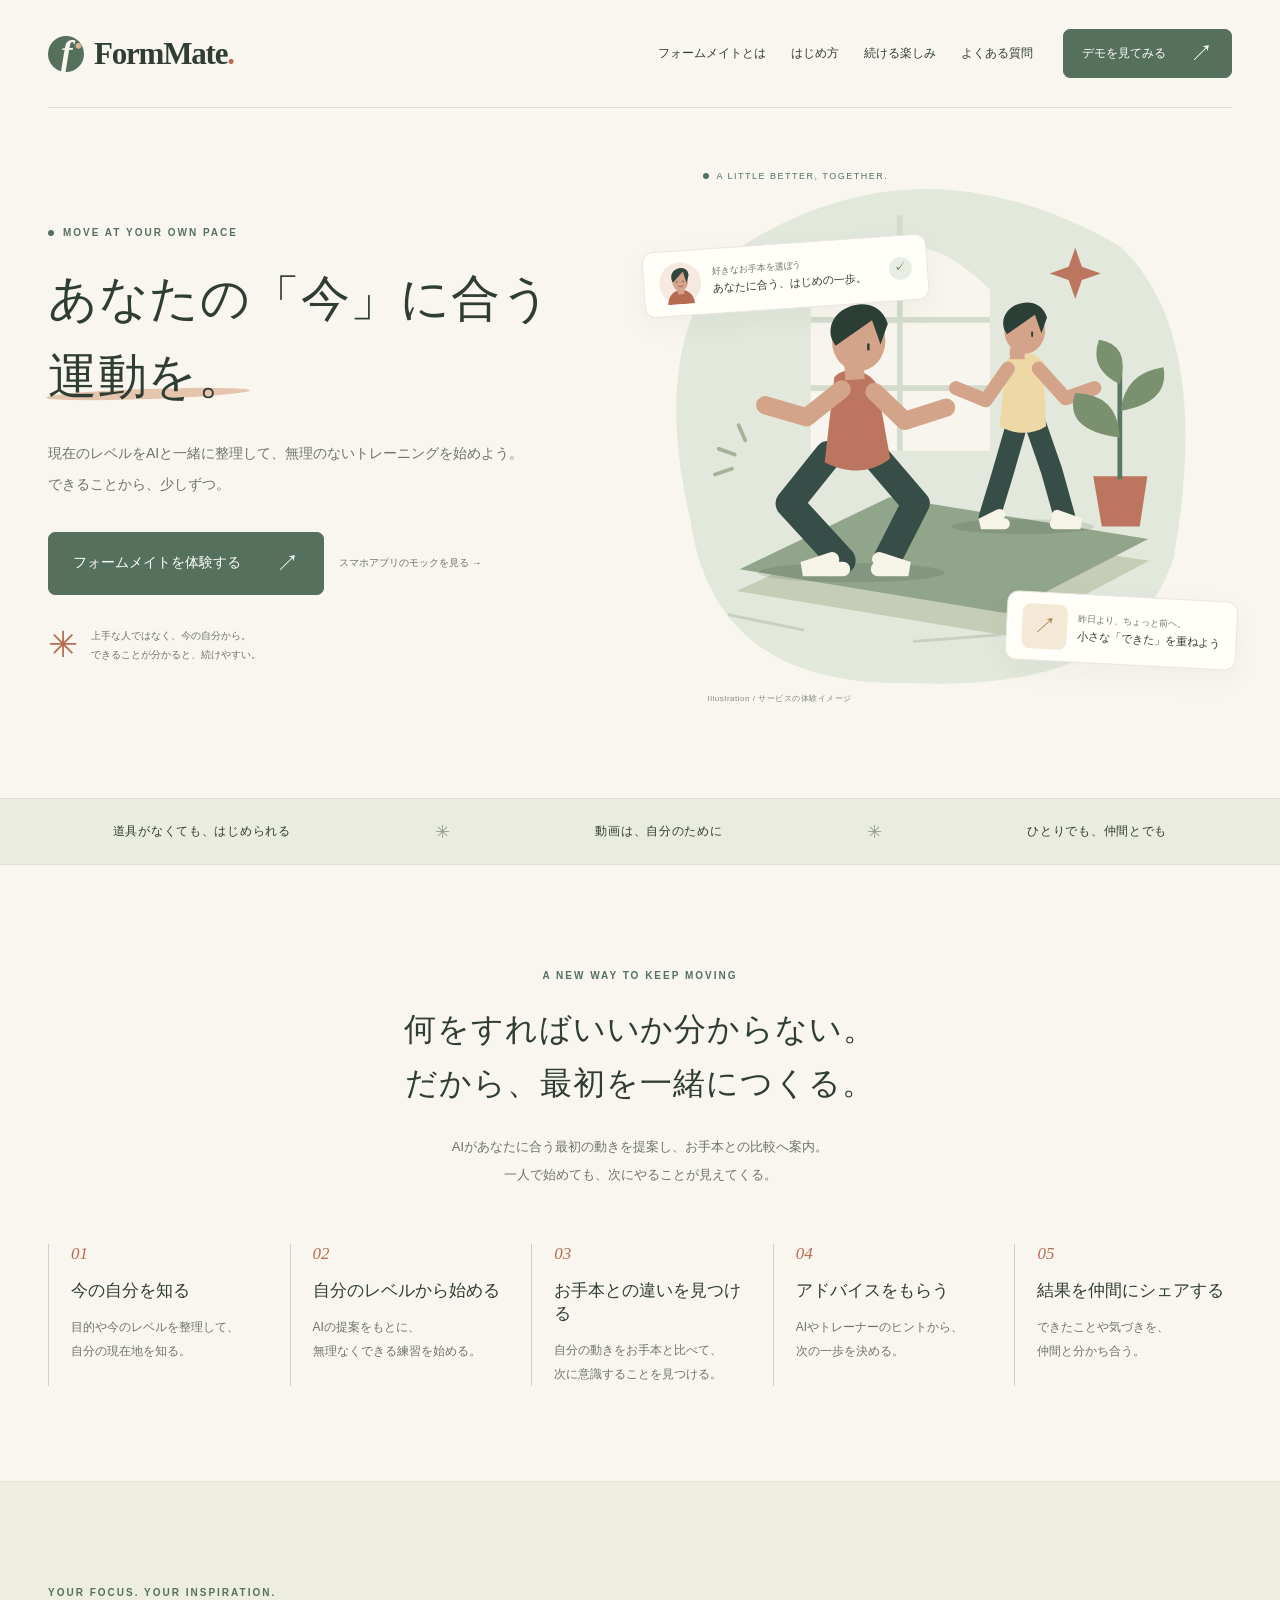
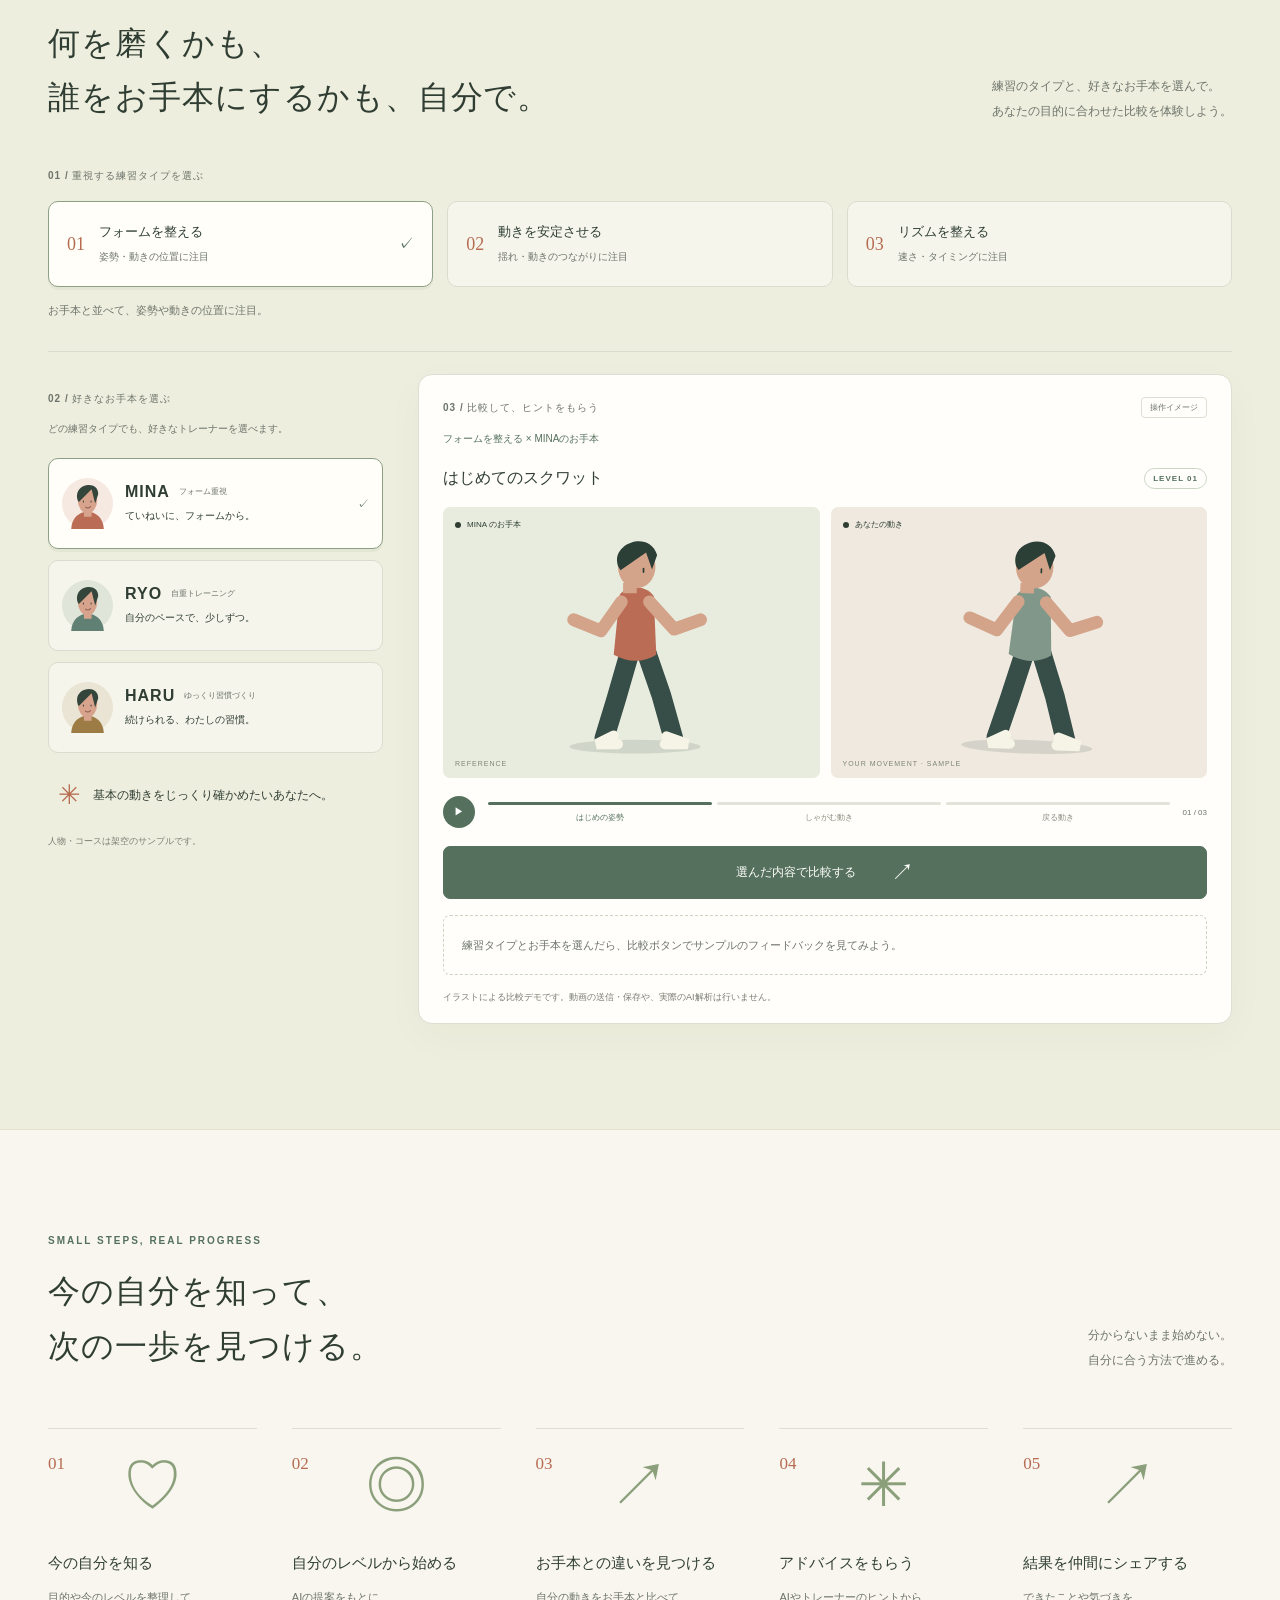
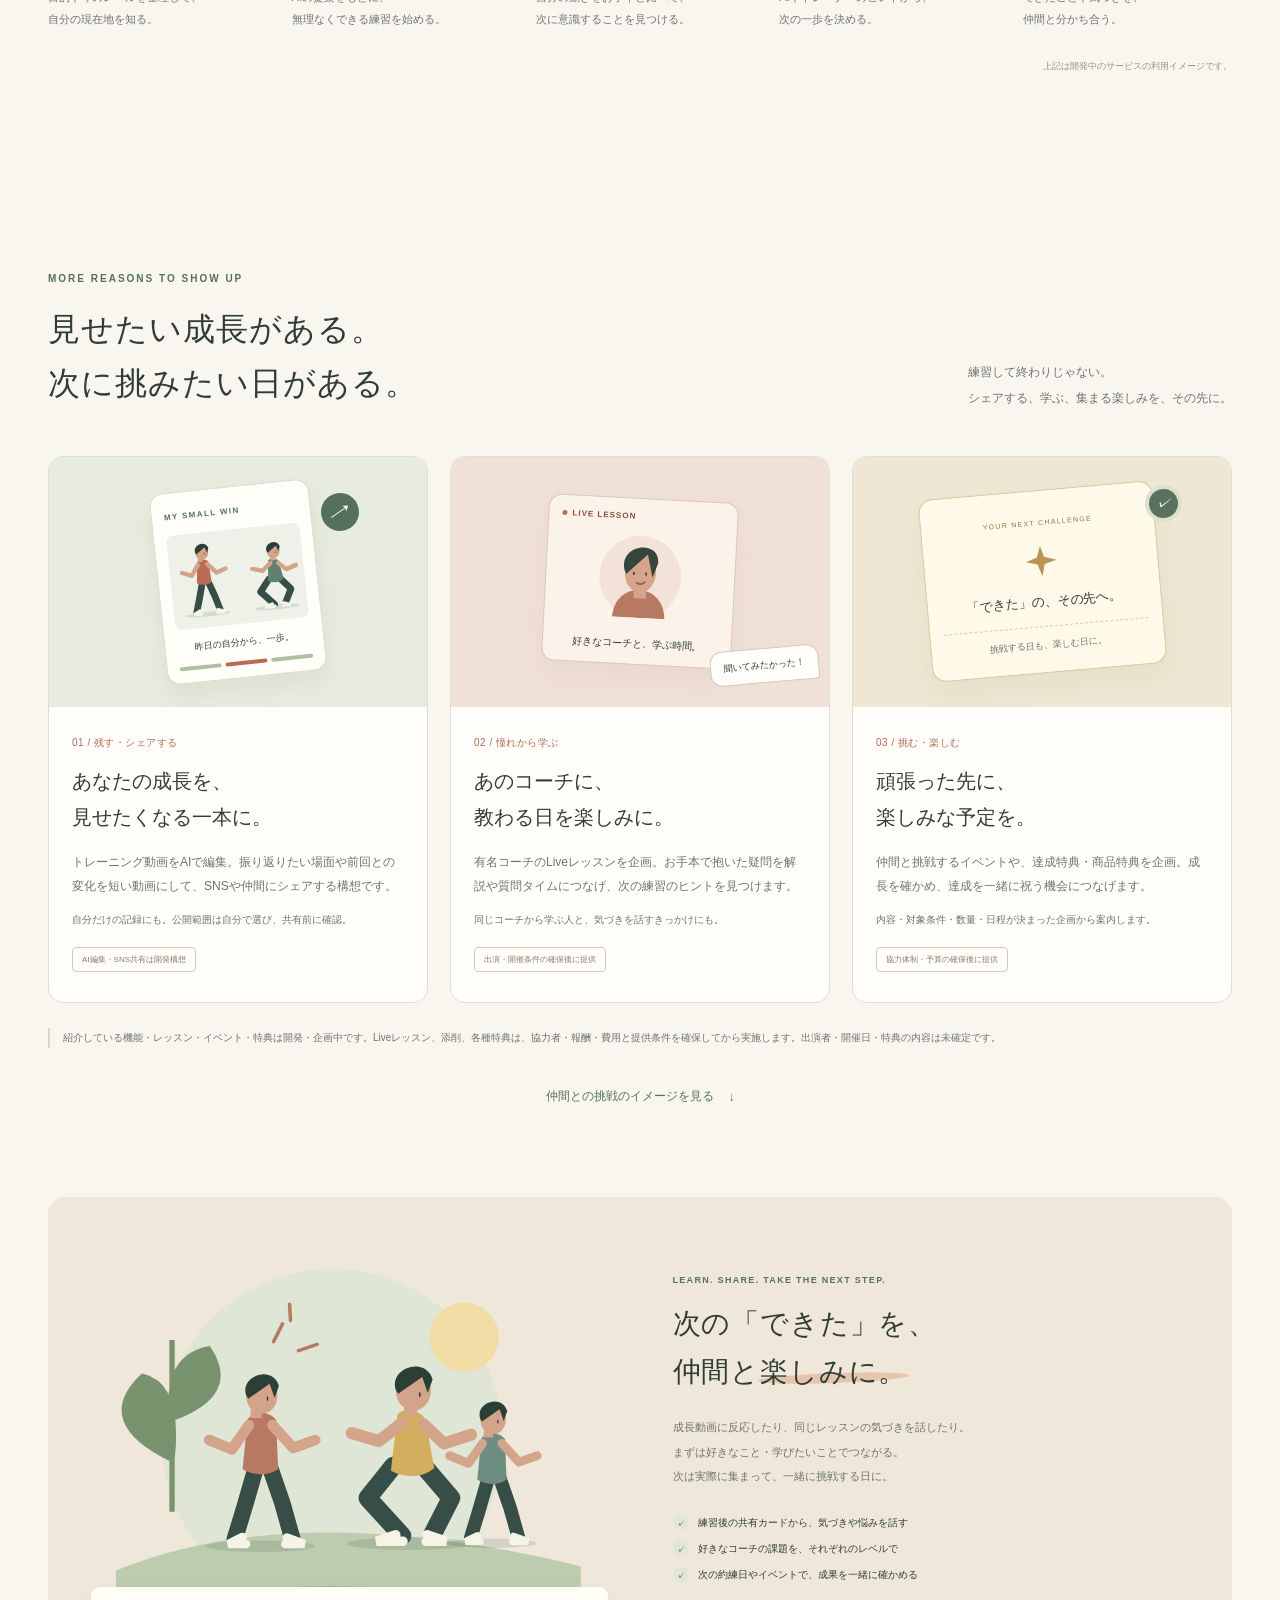
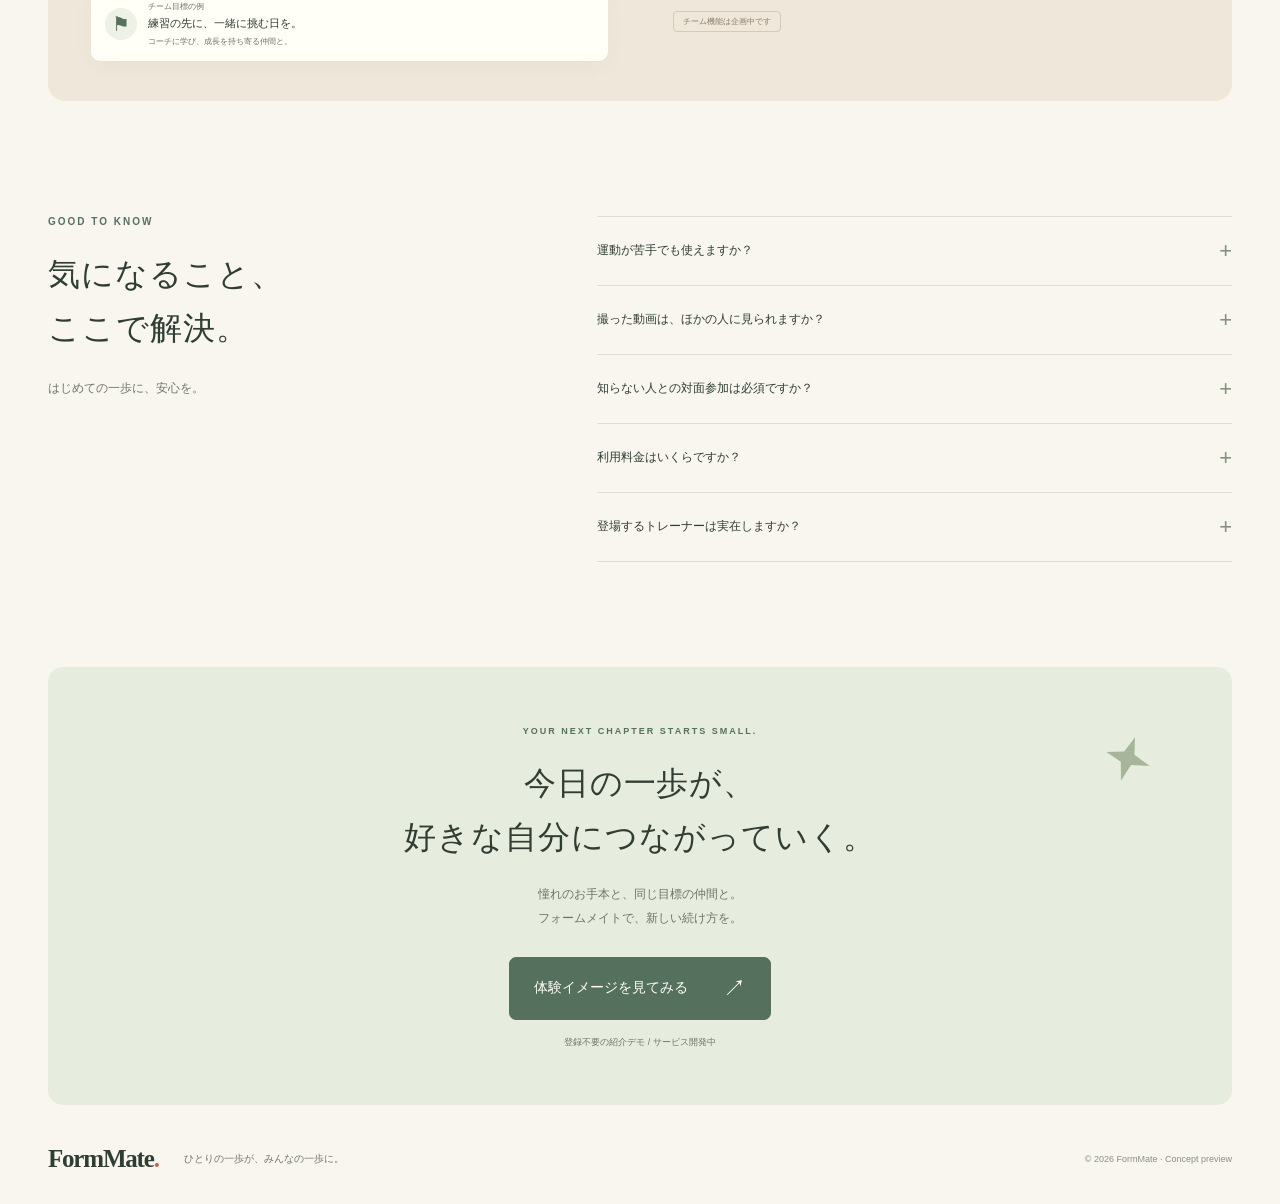
==== index.html @ e0a84538 "Update FormMate landing page messaging" ====
<!doctype html>
<html lang="ja">
<head>
  <meta charset="utf-8">
  <meta name="viewport" content="width=device-width, initial-scale=1">
  <meta name="theme-color" content="#f7f5ed">
  <meta name="description" content="あなたの今のレベルに合う運動を、AIが提案。FormMateは、お手本との比較やトレーナーへの確認で、自宅の一歩を無理なく支えます。">
  <title>フォームメイト / FormMate — あなたの「今」に合う運動を。</title>
  <link rel="icon" type="image/svg+xml" href="./favicon.svg">
  <link rel="stylesheet" href="./styles.css">
  <link rel="stylesheet" href="./practice.css">
  <link rel="stylesheet" href="./motivation.css">
  <script type="module" src="./app.mjs"></script>
</head>
<body>
  <a class="skip-link" href="#main" data-testid="skip-link">本文へ移動</a>
  <svg class="svg-defs" aria-hidden="true" xmlns="http://www.w3.org/2000/svg"><defs>
    <symbol id="spark" viewBox="0 0 40 40"><path d="M20 1 24 15 39 20 24 24 20 39 15 24 1 20 15 15Z" fill="currentColor"/></symbol>
    <symbol id="standing-person" viewBox="0 0 220 270"><ellipse cx="114" cy="252" rx="77" ry="8" fill="#263b3020"/><path d="M109 137 92 196 78 242M126 137 145 192 159 242" fill="none" stroke="#364e47" stroke-width="23" stroke-linecap="round"/><path d="m89 239-20 10h25M151 240l25 9h-27" fill="none" stroke="#f6f3e7" stroke-width="12" stroke-linecap="round"/><path d="M96 74c7-12 30-13 40 1l3 69c-16 10-34 9-50 0Z" fill="currentColor"/><path d="M98 82 74 116 42 103M131 82l29 32 31-11" fill="none" stroke="#d4a48a" stroke-width="15" stroke-linecap="round" stroke-linejoin="round"/><path d="M108 60v12" stroke="#d4a48a" stroke-width="16"/><ellipse cx="116" cy="41" rx="22" ry="25" fill="#d4a48a"/><path d="M94 40c-9-27 37-43 46-13l-6 17-7-20-30 21Z" fill="#2c3f37"/><path d="M124 43v4" stroke="#273d35" stroke-width="2" stroke-linecap="round"/></symbol>
    <symbol id="squat-person" viewBox="0 0 220 270"><ellipse cx="114" cy="252" rx="77" ry="8" fill="#263b3020"/><path d="m95 155-32 40 43 47M131 153l36 42-24 47" fill="none" stroke="#364e47" stroke-width="23" stroke-linecap="round" stroke-linejoin="round"/><path d="m98 241-24 8h33M137 241l24 8h-25" fill="none" stroke="#f6f3e7" stroke-width="12" stroke-linecap="round"/><path d="M100 91c9-10 28-6 35 6l11 61c-15 12-35 13-54 3Z" fill="currentColor"/><path d="m106 101-29 23-34-10M133 103l25 24 34-11" fill="none" stroke="#d4a48a" stroke-width="15" stroke-linecap="round" stroke-linejoin="round"/><path d="m116 77 1 16" stroke="#d4a48a" stroke-width="16"/><ellipse cx="120" cy="61" rx="22" ry="25" fill="#d4a48a"/><path d="M98 60c-9-27 37-43 46-13l-6 17-7-20-30 21Z" fill="#2c3f37"/><path d="M128 64v4" stroke="#273d35" stroke-width="2" stroke-linecap="round"/></symbol>
    <symbol id="avatar" viewBox="0 0 100 100"><circle cx="50" cy="50" r="50" fill="currentColor" opacity=".14"/><path d="M18 102c0-48 64-48 64 0" fill="currentColor"/><path d="M43 61v15h15V61" fill="#d7a38c"/><ellipse cx="50" cy="44" rx="19" ry="25" fill="#d7a38c"/><path d="M31 44c-11-33 41-42 40-12l-6 18-7-28-25 25Z" fill="#34453b"/><path d="M42 45v2m15-2v2" stroke="#34453b" stroke-width="2" stroke-linecap="round"/><path d="M46 57q5 4 10-1" fill="none" stroke="#8c6051" stroke-width="2" stroke-linecap="round"/></symbol>
  </defs></svg>

  <header class="site-header wrap">
    <a class="brand" href="#" aria-label="フォームメイト ホーム" data-testid="brand-link"><span class="brand-icon" aria-hidden="true">f<span>•</span></span>FormMate<span class="brand-dot">.</span></a>
    <nav id="navigation" aria-label="メインナビゲーション">
      <a href="#features" data-testid="nav-features">フォームメイトとは</a><a href="#how-it-works" data-testid="nav-how">はじめ方</a><a href="#motivation" data-testid="nav-motivation">続ける楽しみ</a><a href="#faq" data-testid="nav-faq">よくある質問</a>
    </nav>
    <a class="button button-small header-cta" href="#demo" data-testid="header-demo">デモを見てみる <span aria-hidden="true">↗</span></a>
    <button class="menu-toggle" aria-expanded="false" aria-controls="navigation" aria-label="メニューを開く" data-testid="menu-toggle"><span></span><span></span></button>
  </header>

  <main id="main">
    <section class="hero wrap" aria-labelledby="hero-title">
      <div class="hero-copy">
        <p class="eyebrow"><span class="status-dot"></span> MOVE AT YOUR OWN PACE</p>
        <h1 id="hero-title"><span id="hero-title-line-one">あなたの「今」に合う</span><br><span id="hero-title-line-two" class="underlined">運動を。</span></h1>
        <p id="hero-description" class="hero-description">現在のレベルをAIと一緒に整理して、無理のないトレーニングを始めよう。<br>できることから、少しずつ。</p>
        <div class="hero-actions"><a class="button" href="#demo" data-testid="hero-demo">フォームメイトを体験する <span aria-hidden="true">↗</span></a><a class="quiet-label" href="./mobile/" data-testid="mobile-mock-entry">スマホアプリのモックを見る →</a></div>
        <div class="hero-footnote"><span class="mini-spark" aria-hidden="true">✳</span><span><span id="hero-footnote-line">上手な人ではなく、今の自分から。</span><br><strong id="hero-footnote-strong">できることが分かると、続けやすい。</strong></span></div>
      </div>
      <div class="hero-art" role="img" aria-label="トレーナーのお手本を参考に、仲間とトレーニングする人たちのイラスト">
        <div class="hero-art-label"><span class="status-dot"></span> A LITTLE BETTER, TOGETHER.</div>
        <svg class="studio" viewBox="0 0 600 580" aria-hidden="true">
          <path d="M86 84Q280-44 493 80Q590 173 549 407Q503 551 270 540Q64 545 39 367Q-6 176 86 84" fill="#e2e8db"/>
          <path d="M166 125q95-95 189 0v170H166Z" fill="#f7f5ed"/><path d="M260 47v248M166 157h189M166 229h189" stroke="#d3dccd" stroke-width="6"/>
          <path d="m88 443 285 47 150-79-276-43Z" fill="#c5cdb7"/><path d="m91 420 280 46 151-78-273-44Z" fill="#91a58a"/>
          <path d="m275 496 91-7M423 493l81-42M80 468l78 16" stroke="#c7d1bf" stroke-width="3" stroke-linecap="round"/>
          <g transform="translate(63 101) scale(1.28)" color="#bc765f"><use href="#squat-person" width="220" height="270"/></g>
          <g transform="translate(278 128) scale(.98)" color="#eed9a6"><use href="#standing-person" width="220" height="270"/></g>
          <path d="M464 322h57l-8 53h-40Z" fill="#bc765f"/><path d="M492 325V207" stroke="#5b7863" stroke-width="5"/><path d="M492 281q-60-8-47-47 45 1 47 47M493 253q52-9 45-46-41 6-45 46M492 225q-33-16-22-47 34 5 22 47" fill="#79916f"/>
          <circle cx="119" cy="89" r="6" fill="#bc765f"/><path d="m438 101 7-20 7 20 20 7-20 7-7 20-7-20-20-7Z" fill="#bc765f"/>
          <path d="m86 299-17-6m28-9-7-16m-7 46-18 6" stroke="#a4b298" stroke-width="4" stroke-linecap="round"/>
        </svg>
        <div class="floating-note note-coach"><svg viewBox="0 0 100 100" aria-hidden="true"><use href="#avatar"/></svg><div><span>好きなお手本を選ぼう</span><strong>あなたに合う、はじめの一歩。</strong></div><span class="note-check" aria-hidden="true">✓</span></div>
        <div class="floating-note note-goal"><span class="goal-icon" aria-hidden="true">↗</span><div><span>昨日より、ちょっと前へ。</span><strong>小さな「できた」を重ねよう</strong></div></div>
        <span class="art-caption">Illustration / サービスの体験イメージ</span>
      </div>
    </section>

    <div class="principles-strip"><div class="wrap"><span>道具がなくても、はじめられる</span><span aria-hidden="true">✳</span><span>動画は、自分のために</span><span aria-hidden="true">✳</span><span>ひとりでも、仲間とでも</span></div></div>

    <section id="features" class="intro section wrap" aria-labelledby="intro-title">
      <p class="eyebrow">A NEW WAY TO KEEP MOVING</p><h2 id="intro-title">何をすればいいか分からない。<br>だから、最初を一緒につくる。</h2>
      <p id="intro-description" class="section-description">AIがあなたに合う最初の動きを提案し、お手本との比較へ案内。<br>一人で始めても、次にやることが見えてくる。</p>
        <div class="feature-line flow-steps"><article><span class="feature-number">01</span><h3>今の自分を知る</h3><p>目的や今のレベルを整理して、<br>自分の現在地を知る。</p></article><article><span class="feature-number">02</span><h3>自分のレベルから始める</h3><p>AIの提案をもとに、<br>無理なくできる練習を始める。</p></article><article><span class="feature-number">03</span><h3>お手本との違いを見つける</h3><p>自分の動きをお手本と比べて、<br>次に意識することを見つける。</p></article><article><span class="feature-number">04</span><h3>アドバイスをもらう</h3><p>AIやトレーナーのヒントから、<br>次の一歩を決める。</p></article><article><span class="feature-number">05</span><h3>結果を仲間にシェアする</h3><p>できたことや気づきを、<br>仲間と分かち合う。</p></article></div>
    </section>

    <section id="demo" class="demo-section section" aria-labelledby="demo-title">
      <div class="wrap"><div class="section-top"><div><p class="eyebrow">YOUR FOCUS. YOUR INSPIRATION.</p><h2 id="demo-title">何を磨くかも、<br>誰をお手本にするかも、自分で。</h2></div><p class="section-side-note">練習のタイプと、好きなお手本を選んで。<br>あなたの目的に合わせた比較を体験しよう。</p></div>
      <div class="practice-panel">
        <p class="small-label" id="practice-title">01 / 重視する練習タイプを選ぶ</p>
        <div class="practice-options" role="group" aria-labelledby="practice-title">
          <button class="practice-option is-selected" data-practice="form" aria-pressed="true" data-testid="practice-form"><span class="practice-number" aria-hidden="true">01</span><span><strong>フォームを整える</strong><small>姿勢・動きの位置に注目</small></span><span class="practice-check" aria-hidden="true">✓</span></button>
          <button class="practice-option" data-practice="control" aria-pressed="false" data-testid="practice-control"><span class="practice-number" aria-hidden="true">02</span><span><strong>動きを安定させる</strong><small>揺れ・動きのつながりに注目</small></span><span class="practice-check" aria-hidden="true">✓</span></button>
          <button class="practice-option" data-practice="rhythm" aria-pressed="false" data-testid="practice-rhythm"><span class="practice-number" aria-hidden="true">03</span><span><strong>リズムを整える</strong><small>速さ・タイミングに注目</small></span><span class="practice-check" aria-hidden="true">✓</span></button>
        </div>
        <p id="practice-description" class="practice-description" aria-live="polite">お手本と並べて、姿勢や動きの位置に注目。</p>
      </div>
      <div class="demo-layout">
        <div class="trainer-panel"><p class="small-label">02 / 好きなお手本を選ぶ</p><p class="trainer-choice-note">どの練習タイプでも、好きなトレーナーを選べます。</p><div class="trainer-list" aria-label="サンプルトレーナーを選ぶ">
          <button class="trainer-option is-selected" data-trainer="mina" aria-pressed="true" data-testid="trainer-mina"><svg viewBox="0 0 100 100" class="avatar" style="color:#bb6c54" aria-hidden="true"><use href="#avatar"/></svg><span><span class="trainer-name">MINA <small>フォーム重視</small></span><span class="trainer-role">ていねいに、フォームから。</span></span><span class="trainer-check" aria-hidden="true">✓</span></button>
          <button class="trainer-option" data-trainer="ryo" aria-pressed="false" data-testid="trainer-ryo"><svg viewBox="0 0 100 100" class="avatar" style="color:#5f8073" aria-hidden="true"><use href="#avatar"/></svg><span><span class="trainer-name">RYO <small>自重トレーニング</small></span><span class="trainer-role">自分のペースで、少しずつ。</span></span><span class="trainer-check" aria-hidden="true">✓</span></button>
          <button class="trainer-option" data-trainer="haru" aria-pressed="false" data-testid="trainer-haru"><svg viewBox="0 0 100 100" class="avatar" style="color:#9c7b44" aria-hidden="true"><use href="#avatar"/></svg><span><span class="trainer-name">HARU <small>ゆっくり習慣づくり</small></span><span class="trainer-role">続けられる、わたしの習慣。</span></span><span class="trainer-check" aria-hidden="true">✓</span></button>
        </div><div class="trainer-bio"><span class="tiny-spark" aria-hidden="true">✳</span><p id="trainer-description">基本の動きをじっくり確かめたいあなたへ。</p></div><p class="demo-disclaimer">人物・コースは架空のサンプルです。</p></div>
        <div class="comparison" aria-label="動作比較のサンプル"><div class="comparison-heading"><span class="small-label">03 / 比較して、ヒントをもらう</span><span class="sample-pill">操作イメージ</span></div>
          <p id="comparison-selection" class="comparison-selection" aria-live="polite">フォームを整える × MINAのお手本</p>
          <div class="comparison-title"><h3 id="course-title">はじめてのスクワット</h3><span class="level-pill">LEVEL 01</span></div>
          <div class="comparison-frames" data-phase="0"><div class="movement-frame reference-frame"><span class="frame-label"><span class="status-dot"></span><span id="reference-name">MINA のお手本</span></span><svg viewBox="0 0 220 270" class="movement-person" id="reference-person" style="color:#bb6c54" role="img" aria-label="お手本の動きを表すイラスト"><use href="#standing-person"/></svg><span class="frame-caption">REFERENCE</span></div><div class="movement-frame your-frame"><span class="frame-label"><span class="status-dot"></span>あなたの動き</span><svg viewBox="0 0 220 270" class="movement-person" id="your-person" style="color:#819789" role="img" aria-label="自分の動きを表すサンプルイラスト"><use href="#standing-person"/></svg><span class="frame-caption">YOUR MOVEMENT · SAMPLE</span></div></div>
          <div class="playback"><button id="play-demo" class="play-button" aria-pressed="false" aria-label="比較デモを再生する" data-testid="play-demo"><span id="play-icon" aria-hidden="true">▶</span></button><div class="phase-track" role="group" aria-label="動作の場面"><button data-phase="0" aria-pressed="true" data-testid="phase-start"><span></span>はじめの姿勢</button><button data-phase="1" aria-pressed="false" data-testid="phase-squat"><span></span>しゃがむ動き</button><button data-phase="2" aria-pressed="false" data-testid="phase-return"><span></span>戻る動き</button></div><span id="phase-count" class="phase-count">01 / 03</span></div>
          <button id="compare-demo" class="button compare-action" data-testid="compare-demo" aria-controls="feedback-result">選んだ内容で比較する <span aria-hidden="true">↗</span></button>
          <div class="feedback-area" aria-live="polite" aria-atomic="true">
            <p id="feedback-empty" class="feedback-pending">練習タイプとお手本を選んだら、比較ボタンでサンプルのフィードバックを見てみよう。</p>
            <div id="feedback-result" class="feedback" hidden><span class="feedback-icon" aria-hidden="true">✧</span><div><span class="small-label">AI FEEDBACK / サンプル</span><p id="feedback-context" class="feedback-context"></p><p id="feedback-point"></p><p id="feedback-cue"></p><p id="feedback-advice"></p></div></div>
          </div>
          <p class="demo-disclaimer">イラストによる比較デモです。動画の送信・保存や、実際のAI解析は行いません。</p>
        </div>
      </div></div>
    </section>

    <section id="how-it-works" class="section wrap how-section" aria-labelledby="how-title"><div class="section-top"><div><p class="eyebrow">SMALL STEPS, REAL PROGRESS</p><h2 id="how-title">今の自分を知って、<br>次の一歩を見つける。</h2></div><p class="section-side-note">分からないまま始めない。<br>自分に合う方法で進める。</p></div><ol class="steps"><li><span class="step-index">01</span><span class="step-doodle" aria-hidden="true">♡</span><h3>今の自分を知る</h3><p>目的や今のレベルを整理して、<br>自分の現在地を知る。</p></li><li><span class="step-index">02</span><span class="step-doodle" aria-hidden="true">◎</span><h3>自分のレベルから始める</h3><p>AIの提案をもとに、<br>無理なくできる練習を始める。</p></li><li><span class="step-index">03</span><span class="step-doodle" aria-hidden="true">↗</span><h3>お手本との違いを見つける</h3><p>自分の動きをお手本と比べて、<br>次に意識することを見つける。</p></li><li><span class="step-index">04</span><span class="step-doodle" aria-hidden="true">✳</span><h3>アドバイスをもらう</h3><p>AIやトレーナーのヒントから、<br>次の一歩を決める。</p></li><li><span class="step-index">05</span><span class="step-doodle" aria-hidden="true">↗</span><h3>結果を仲間にシェアする</h3><p>できたことや気づきを、<br>仲間と分かち合う。</p></li></ol><p class="section-caption">上記は開発中のサービスの利用イメージです。</p></section>

    <section id="motivation" class="section wrap motivation-section" aria-labelledby="motivation-title">
      <div class="section-top"><div><p class="eyebrow">MORE REASONS TO SHOW UP</p><h2 id="motivation-title">見せたい成長がある。<br>次に挑みたい日がある。</h2></div><p class="section-side-note">練習して終わりじゃない。<br>シェアする、学ぶ、集まる楽しみを、その先に。</p></div>
      <div class="motivation-grid">
        <article class="motivation-card share-card">
          <div class="motivation-art share-art" role="img" aria-label="練習動画を短く編集して成長を共有するイメージ">
            <div class="sample-reel"><span class="reel-label">MY SMALL WIN</span><div class="reel-figures"><svg viewBox="0 0 220 270" aria-hidden="true" style="color:#bb6c54"><use href="#standing-person"/></svg><svg viewBox="0 0 220 270" aria-hidden="true" style="color:#5f8073"><use href="#squat-person"/></svg></div><span class="reel-caption">昨日の自分から、一歩。</span><div class="reel-timeline"><i></i><i></i><i></i></div></div><span class="art-sticker" aria-hidden="true">↗</span>
          </div>
          <div class="motivation-card-copy"><span class="motivation-kicker">01 / 残す・シェアする</span><h3>あなたの成長を、<br>見せたくなる一本に。</h3><p>トレーニング動画をAIで編集。振り返りたい場面や前回との変化を短い動画にして、SNSや仲間にシェアする構想です。</p><p class="motivation-detail">自分だけの記録にも。公開範囲は自分で選び、共有前に確認。</p><span class="planned-tag">AI編集・SNS共有は開発構想</span></div>
        </article>
        <article class="motivation-card live-card">
          <div class="motivation-art live-art" role="img" aria-label="憧れのコーチからLiveレッスンで学ぶイメージ">
            <div class="sample-live"><span class="live-indicator"><span></span> LIVE LESSON</span><svg viewBox="0 0 100 100" aria-hidden="true" style="color:#b87963"><use href="#avatar"/></svg><span class="live-caption">好きなコーチと、学ぶ時間。</span></div><span class="question-bubble" aria-hidden="true">聞いてみたかった！</span>
          </div>
          <div class="motivation-card-copy"><span class="motivation-kicker">02 / 憧れから学ぶ</span><h3>あのコーチに、<br>教わる日を楽しみに。</h3><p>有名コーチのLiveレッスンを企画。お手本で抱いた疑問を解説や質問タイムにつなげ、次の練習のヒントを見つけます。</p><p class="motivation-detail">同じコーチから学ぶ人と、気づきを話すきっかけにも。</p><span class="planned-tag">出演・開催条件の確保後に提供</span></div>
        </article>
        <article class="motivation-card reward-card">
          <div class="motivation-art reward-art" role="img" aria-label="挑戦の達成とイベントを楽しむイメージ">
            <div class="sample-ticket"><span>YOUR NEXT CHALLENGE</span><svg viewBox="0 0 40 40" aria-hidden="true"><use href="#spark"/></svg><strong>「できた」の、その先へ。</strong><small>挑戦する日も、楽しむ日に。</small></div><span class="ticket-seal" aria-hidden="true">✓</span>
          </div>
          <div class="motivation-card-copy"><span class="motivation-kicker">03 / 挑む・楽しむ</span><h3>頑張った先に、<br>楽しみな予定を。</h3><p>仲間と挑戦するイベントや、達成特典・商品特典を企画。成長を確かめ、達成を一緒に祝う機会につなげます。</p><p class="motivation-detail">内容・対象条件・数量・日程が決まった企画から案内します。</p><span class="planned-tag">協力体制・予算の確保後に提供</span></div>
        </article>
      </div>
      <p class="motivation-notice">紹介している機能・レッスン・イベント・特典は開発・企画中です。Liveレッスン、添削、各種特典は、協力者・報酬・費用と提供条件を確保してから実施します。出演者・開催日・特典の内容は未確定です。</p>
      <a class="motivation-team-link" href="#team" data-testid="motivation-team">仲間との挑戦のイメージを見る <span aria-hidden="true">↓</span></a>
    </section>

    <section id="team" class="team-section wrap" aria-labelledby="team-title"><div class="team-visual" role="img" aria-label="公園で仲間と集まり、目標に挑戦するイメージ"><svg viewBox="0 0 580 470" aria-hidden="true"><circle cx="271" cy="222" r="192" fill="#e0e6d5"/><circle cx="419" cy="107" r="39" fill="#f1dca6"/><path d="M28 369q200-83 522-5v106H28Z" fill="#bdcbae"/><path d="M68 407q180-39 434 0" stroke="#9eaf90" stroke-width="2" fill="none"/><path d="M91 303V110m0 134q-87-42-33-93 42 10 33 93m0-46q75-27 41-78-49 10-41 78" fill="#79936e" stroke="#79936e" stroke-width="6"/><g color="#b87963" transform="translate(99 140) scale(.8)"><use href="#standing-person" width="220" height="270"/></g><g color="#d4ae5f" transform="translate(254 112) scale(.9)"><use href="#squat-person" width="220" height="270"/></g><g color="#6e8d81" transform="translate(375 172) scale(.66)"><use href="#standing-person" width="220" height="270"/></g><path d="m205 112 10-20m18 30 21-7m-30-27-1-18" stroke="#b87963" stroke-width="4" stroke-linecap="round"/></svg><div class="team-note"><span aria-hidden="true">⚑</span><div><small>チーム目標の例</small><strong>練習の先に、一緒に挑む日を。</strong><span>コーチに学び、成長を持ち寄る仲間と。</span></div></div></div><div class="team-copy"><p class="eyebrow">LEARN. SHARE. TAKE THE NEXT STEP.</p><h2 id="team-title">次の「できた」を、<br>仲間と<span class="underlined">楽しみに。</span></h2><p>成長動画に反応したり、同じレッスンの気づきを話したり。<br>まずは好きなこと・学びたいことでつながる。<br>次は実際に集まって、一緒に挑戦する日に。</p><ul class="team-points"><li><span aria-hidden="true">✓</span>練習後の共有カードから、気づきや悩みを話す</li><li><span aria-hidden="true">✓</span>好きなコーチの課題を、それぞれのレベルで</li><li><span aria-hidden="true">✓</span>次の約練日やイベントで、成果を一緒に確かめる</li></ul><span class="planned-tag">チーム機能は企画中です</span></div></section>

    <section id="faq" class="section wrap faq-section" aria-labelledby="faq-title"><div><p class="eyebrow">GOOD TO KNOW</p><h2 id="faq-title">気になること、<br>ここで解決。</h2><p class="section-side-note">はじめての一歩に、安心を。</p></div><div class="faq-list"><details><summary data-testid="faq-beginner">運動が苦手でも使えますか？<span aria-hidden="true">+</span></summary><p>初心者が自分のペースで始められるサービスを目指しています。今のレベルに合うお手本を選び、小さな課題から取り組む構想です。</p></details><details><summary data-testid="faq-video">撮った動画は、ほかの人に見られますか？<span aria-hidden="true">+</span></summary><p>このページは紹介デモのため、動画を撮影・送信・保存する機能はありません。正式なサービスでは、動画や評価を誰に共有するかを自分で選べる設計を検討しています。</p></details><details><summary data-testid="faq-team">知らない人との対面参加は必須ですか？<span aria-hidden="true">+</span></summary><p>一人での練習も、知り合いや新しい仲間とのチーム活動も想定しています。対面活動の参加方式やルールは検討中です。このページで募集や予約は受け付けていません。</p></details><details><summary data-testid="faq-price">利用料金はいくらですか？<span aria-hidden="true">+</span></summary><p>料金はまだ確定していません。このページのデモは登録不要・無料で操作できます。実際のAI解析やトレーナーの添削は含まれません。</p></details><details><summary data-testid="faq-trainer">登場するトレーナーは実在しますか？<span aria-hidden="true">+</span></summary><p>デモ内の人物・コース・評価は、体験を伝えるための架空のサンプルです。実在するトレーナーとの契約・提携・推薦を示すものではありません。</p></details></div></section>

    <section class="closing wrap"><svg viewBox="0 0 40 40" aria-hidden="true"><use href="#spark"/></svg><p class="eyebrow">YOUR NEXT CHAPTER STARTS SMALL.</p><h2>今日の一歩が、<br>好きな自分につながっていく。</h2><p>憧れのお手本と、同じ目標の仲間と。<br>フォームメイトで、新しい続け方を。</p><a class="button" href="#demo" data-testid="closing-demo">体験イメージを見てみる <span aria-hidden="true">↗</span></a><span class="quiet-label">登録不要の紹介デモ / サービス開発中</span></section>
  </main>
  <footer class="wrap site-footer"><a class="brand" href="#" data-testid="footer-brand">FormMate<span class="brand-dot">.</span></a><p>ひとりの一歩が、みんなの一歩に。</p><span>© 2026 FormMate · Concept preview</span></footer>
  <noscript><p class="noscript-note">紹介文とFAQはそのまま読めます。トレーナー切替のデモにはJavaScriptを有効にしてください。</p></noscript>
</body>
</html>
---- styles.css ----
:root{--paper:#f8f6ef;--ink:#2f3d33;--muted:#6d746b;--sage:#55715e;--coral:#b76c52;--line:#dedfd4;--cream:#eeeade;--mint:#e9eee3;--white:#fffefa;font-family:"Hiragino Kaku Gothic ProN","Noto Sans JP",Meiryo,sans-serif;color:var(--ink);background:var(--paper);font-synthesis:none}*{box-sizing:border-box}html{scroll-behavior:smooth;scroll-padding-top:100px}body{margin:0}button,a{-webkit-tap-highlight-color:transparent}a{color:inherit;text-decoration:none}button{font:inherit;color:inherit;cursor:pointer}button:focus-visible,a:focus-visible,summary:focus-visible{outline:3px solid var(--coral);outline-offset:5px}button{border:0}h1,h2,h3,p{margin:0}svg{display:block;max-width:100%}.svg-defs{position:absolute;width:0;height:0;overflow:hidden}.wrap{width:min(1200px,calc(100% - 96px));margin-inline:auto}.skip-link{position:fixed;top:-80px;left:20px;padding:14px 20px;background:var(--ink);color:white;z-index:50}.skip-link:focus{top:12px}.site-header{height:108px;display:flex;align-items:center;gap:30px;border-bottom:1px solid var(--line)}.brand{display:flex;align-items:center;font-family:Georgia,"Times New Roman",serif;font-size:31px;font-weight:bold;letter-spacing:-1.2px;white-space:nowrap}.brand-dot{color:var(--coral)}.brand-icon{display:inline-flex;position:relative;justify-content:center;align-items:center;border-radius:50%;width:36px;height:36px;background:var(--sage);color:var(--paper);font-style:italic;font-size:35px;margin-right:10px;line-height:1}.brand-icon span{position:absolute;right:3px;top:-1px;color:#d7b58d;font-size:22px}.site-header nav{margin-left:auto;display:flex;gap:25px;align-items:center}.site-header nav a{font-size:12px;font-weight:600;padding:12px 0;white-space:nowrap}.site-header nav a:hover{color:var(--coral)}.button{display:inline-flex;align-items:center;justify-content:center;gap:35px;background:var(--sage);color:#fffefa;border:1px solid var(--sage);border-radius:7px;padding:19px 24px;font-weight:600;font-size:14px;transition:background .2s,transform .2s}.button:hover{background:#3d5946;transform:translateY(-2px)}.button span{font-size:23px;line-height:1}.button-small{font-size:12px;padding:12px 18px;gap:24px}.menu-toggle{display:none}.hero{display:grid;grid-template-columns:1fr 1fr;align-items:center;min-height:690px;gap:5px;padding-block:50px 65px}.eyebrow{font-family:Arial,sans-serif;font-size:10px;font-weight:600;letter-spacing:2px;color:var(--sage);display:flex;align-items:center;gap:9px}.status-dot{display:inline-block;width:6px;height:6px;background:currentColor;border-radius:50%;flex-shrink:0}h1{font-size:clamp(33px,3.8vw,53px);font-weight:600;letter-spacing:.015em;line-height:1.6;margin-top:22px}.underlined{position:relative;z-index:0;white-space:nowrap}.underlined:after{content:"";position:absolute;left:-2px;right:-2px;bottom:4px;height:10px;background:#e5c5ad;border-radius:50%;z-index:-1;transform:rotate(-2deg)}.hero-description{font-size:14px;line-height:2.2;color:var(--muted);margin-top:22px}.hero-actions{margin-top:32px;display:flex;align-items:center;gap:15px}.quiet-label{color:var(--muted);font-size:10px}.hero-footnote{display:flex;gap:13px;align-items:center;color:var(--muted);font-size:10px;line-height:1.9;margin-top:31px}.hero-footnote strong{font-weight:400}.mini-spark{font-size:36px;line-height:1;color:var(--coral)}.hero-art{position:relative;min-width:0}.studio{width:100%;max-height:550px}.hero-art-label{position:absolute;left:60px;top:0;font-size:9px;letter-spacing:1.5px;display:flex;gap:8px;align-items:center;color:var(--sage)}.floating-note{position:absolute;display:flex;align-items:center;gap:11px;background:#fffef9;border:1px solid #e9e7df;box-shadow:0 9px 30px #37432b0b;border-radius:11px;padding:11px 15px}.floating-note span{display:block;font-size:9px;color:var(--muted);line-height:1.8}.floating-note strong{display:block;font-size:11px;font-weight:600;line-height:1.8}.note-coach{left:0;top:72px;transform:rotate(-4deg)}.note-coach svg{height:42px;width:42px;color:var(--coral)}.floating-note .note-check{margin-left:12px;background:var(--mint);color:var(--sage);width:23px;height:23px;border-radius:50%;display:grid;place-items:center;font-size:12px}.note-goal{right:-5px;bottom:55px;transform:rotate(3deg)}.floating-note .goal-icon{font-size:23px;background:#f4e9d6;color:#aa8556;border-radius:8px;padding:2px 11px}.art-caption{position:absolute;bottom:17px;left:65px;color:#858b7e;font-size:8px;letter-spacing:.5px}.principles-strip{background:#e9ecdf;border-block:1px solid #dde2d3}.principles-strip>.wrap{display:flex;align-items:center;justify-content:space-around;min-height:65px;gap:15px;font-size:12px;letter-spacing:.06em}.principles-strip span:nth-child(even){color:#93a18b;font-size:18px}.section{padding-block:105px}h2{font-size:32px;font-weight:600;line-height:1.7;letter-spacing:.03em}.intro{text-align:center;padding-bottom:95px}.intro>.eyebrow{justify-content:center;margin-bottom:21px}.section-description{margin-top:22px;color:var(--muted);font-size:13px;line-height:2.15}.feature-line{display:grid;grid-template-columns:repeat(3,1fr);margin-top:55px;text-align:left;gap:48px}.feature-line article{padding-left:22px;border-left:1px solid #cbd3c3}.feature-number{color:var(--coral);font-family:Georgia,serif;font-style:italic;font-size:17px}.feature-line h3{font-size:17px;font-weight:600;margin:15px 0 13px}.feature-line p{font-size:12px;color:var(--muted);line-height:2}.demo-section{background:#eeeede;border-block:1px solid #e2e2d5}.section-top{display:flex;justify-content:space-between;align-items:flex-end;gap:35px;margin-bottom:45px}.section-top .eyebrow{margin-bottom:18px}.section-side-note{font-size:12px;line-height:2.1;color:var(--muted)}.demo-layout{display:grid;grid-template-columns:335px 1fr;gap:35px}.trainer-panel{padding-top:18px}.small-label{font-size:10px;font-weight:600;letter-spacing:1px;color:var(--muted)}.trainer-list{display:flex;flex-direction:column;gap:11px;margin-top:20px}.trainer-option{display:flex;align-items:center;gap:12px;padding:19px 13px;border:1px solid #d9dccf;border-radius:10px;background:#f5f5eb;text-align:left;width:100%;transition:background .2s,border .2s,transform .2s}.trainer-option:hover{transform:translateX(3px);border-color:#93a88e}.trainer-option.is-selected{background:#fffef9;border-color:#8d9f84;box-shadow:0 3px 0 #becbb540}.avatar{width:51px;height:51px;flex-shrink:0}.trainer-name{display:flex;gap:9px;align-items:center;font-family:Arial,sans-serif;font-size:16px;letter-spacing:1px;font-weight:600}.trainer-name small{font-size:8px;font-family:inherit;letter-spacing:0;font-weight:400;color:var(--muted)}.trainer-role{display:block;font-size:10px;line-height:1.8;margin-top:6px}.trainer-check{display:none;font-size:12px;margin-left:auto;color:var(--sage)}.is-selected .trainer-check{display:block}.trainer-bio{display:flex;gap:12px;align-items:center;margin:26px 10px 22px}.tiny-spark{color:var(--coral);font-size:27px}.trainer-bio p{font-size:12px;line-height:1.9}.demo-disclaimer{font-size:9px;line-height:1.9;color:#7a7d72;margin-top:14px}.comparison{background:var(--white);padding:22px 24px 17px;border-radius:14px;border:1px solid #dcdfd2;box-shadow:0 12px 40px #39402b08;min-width:0}.comparison-heading,.comparison-title{display:flex;align-items:center;justify-content:space-between;gap:12px}.sample-pill{border:1px solid var(--line);padding:4px 8px;border-radius:4px;font-size:8px;color:var(--muted)}.comparison-title{margin:20px 0 18px}.comparison-title h3{font-size:16px;font-weight:600}.level-pill{font-family:Arial,sans-serif;font-size:8px;font-weight:600;letter-spacing:1px;border:1px solid #cbd6c6;color:var(--sage);border-radius:20px;padding:5px 8px;white-space:nowrap}.comparison-frames{display:grid;grid-template-columns:1fr 1fr;gap:11px}.movement-frame{position:relative;border-radius:7px;background:#e8ecdf;min-width:0;overflow:hidden}.your-frame{background:#efe9df}.frame-label{display:flex;align-items:center;gap:6px;position:absolute;left:12px;top:12px;font-size:8px;z-index:1}.movement-person{width:80%;margin:25px auto 16px;max-height:230px;transition:transform .3s}.your-frame .movement-person{transform:translateX(5px) rotate(2deg);transform-origin:50% 90%}.frame-caption{position:absolute;bottom:11px;left:12px;font-family:Arial,sans-serif;font-size:7px;letter-spacing:1px;color:#7e8578}.playback{display:flex;align-items:center;gap:13px;margin:18px 0}.play-button{display:grid;place-items:center;background:var(--sage);color:white;width:32px;height:32px;border-radius:50%;font-size:10px;flex-shrink:0}.phase-track{display:flex;gap:5px;flex:1}.phase-track button{padding:5px 0;background:none;flex:1;min-width:0;font-size:8px;color:#8b8c80}.phase-track button span{display:block;height:3px;background:#e2e4d9;border-radius:5px;margin-bottom:7px}.phase-track button[aria-pressed=true]{color:var(--sage)}.phase-track button[aria-pressed=true] span{background:var(--sage)}.phase-count{font-family:Arial,sans-serif;font-size:8px;color:var(--muted);white-space:nowrap}.feedback{display:flex;gap:11px;align-items:flex-start;border-radius:7px;background:#f1f4e9;padding:14px}.feedback-icon{font-size:24px;color:var(--sage)}.feedback .small-label{font-size:8px}.feedback p{font-size:11px;line-height:1.8;margin-top:6px}.feedback p:last-child{font-size:10px;color:var(--muted);margin-top:3px}.how-section{padding-bottom:95px}.steps{display:grid;grid-template-columns:repeat(4,1fr);padding:0;list-style:none;gap:35px;margin-top:55px}.steps li{position:relative;border-top:1px solid var(--line);padding-top:23px}.step-index{font-family:Georgia,serif;font-size:17px;color:var(--coral);position:absolute;top:25px;left:0}.step-doodle{display:block;text-align:center;color:#8b9f7b;font-size:61px;font-family:Georgia,serif;height:85px;line-height:1.1}.camera-doodle{font-size:68px}.steps h3{font-weight:600;font-size:15px;margin:17px 0 13px}.steps p{font-size:11px;line-height:2;color:var(--muted)}.section-caption{font-size:9px;color:#92958b;text-align:right;margin-top:30px}.team-section{display:grid;grid-template-columns:1fr 1fr;gap:65px;background:#efe7da;border-radius:17px;padding:45px 43px 40px;align-items:center}.team-visual{position:relative;min-width:0}.team-visual>svg{width:100%}.team-note{display:flex;gap:11px;align-items:center;position:absolute;left:0;right:0;bottom:0;padding:14px;background:#fffef7;border-radius:9px;box-shadow:0 5px 20px #4a49350a}.team-note>span{width:32px;height:32px;background:#eef1e6;border-radius:50%;display:grid;place-items:center;font-size:20px;color:var(--sage)}.team-note small,.team-note strong,.team-note div>span{display:block}.team-note small{font-size:8px;color:var(--muted)}.team-note strong{font-size:11px;margin-top:4px}.team-note div>span{font-size:8px;color:var(--muted);margin-top:5px}.team-copy .eyebrow{font-size:9px;letter-spacing:1.3px;margin-bottom:15px}.team-copy h2{font-size:28px;line-height:1.7}.team-copy>p:not(.eyebrow){font-size:11px;color:var(--muted);line-height:2.2;margin-top:20px}.team-points{list-style:none;padding:0;margin:22px 0;font-size:10px;line-height:2.6}.team-points span{display:inline-grid;place-items:center;width:16px;height:16px;background:#e1e6d7;border-radius:50%;margin-right:9px;font-size:8px;color:var(--sage)}.planned-tag{font-size:8px;color:#8d7b65;border:1px solid #d5c9b8;border-radius:4px;padding:5px 9px}.faq-section{display:grid;grid-template-columns:.85fr 1.15fr;gap:80px;align-items:start;padding-top:115px}.faq-section .eyebrow{margin-bottom:20px}.faq-section .section-side-note{margin-top:20px}.faq-list{border-top:1px solid var(--line)}details{border-bottom:1px solid var(--line)}summary{cursor:pointer;list-style:none;display:flex;align-items:center;justify-content:space-between;gap:15px;font-size:12px;font-weight:500;padding:23px 0;line-height:1.8}summary::-webkit-details-marker{display:none}summary>span{font-size:22px;line-height:1;color:#82917c;font-weight:300}details[open] summary>span{transform:rotate(45deg)}details>p{font-size:11px;line-height:2.1;color:var(--muted);padding:0 25px 22px 0}.closing{border-radius:15px;background:#e6ecde;padding:59px 30px 56px;text-align:center;position:relative;overflow:hidden}.closing>.eyebrow{justify-content:center;font-size:9px}.closing h2{font-size:32px;margin-top:20px}.closing>p:not(.eyebrow){font-size:12px;line-height:2;color:var(--muted);margin-top:17px}.closing .button{margin-top:27px}.closing>.quiet-label{display:block;margin-top:16px;font-size:9px}.closing>svg{position:absolute;right:80px;top:68px;width:48px;color:#a7b698;transform:rotate(18deg)}.site-footer{display:flex;align-items:center;gap:25px;padding-block:40px 31px}.site-footer .brand{font-size:25px}.site-footer p{font-size:10px;color:var(--muted)}.site-footer>span{font-size:9px;color:#899080;margin-left:auto}.noscript-note{text-align:center;padding:20px;font-size:12px;background:#efe7da}
@media(min-width:1600px){.hero{min-height:760px}.studio{max-height:600px}h1{font-size:55px}}
@media(max-width:1100px){.wrap{width:calc(100% - 64px)}.site-header{gap:20px}.site-header nav{gap:17px}.site-header nav a{font-size:10px}.brand{font-size:28px}.hero-actions{flex-direction:column;align-items:flex-start;gap:12px}.hero{min-height:630px}.hero-description{font-size:12px}h1{font-size:38px}.note-coach{top:60px;left:-5px}.floating-note{padding:9px}.floating-note strong{font-size:9px}.floating-note span{font-size:8px}.hero-art-label{font-size:7px;left:40px}.demo-layout{grid-template-columns:290px 1fr;gap:25px}.trainer-option{gap:9px;padding:16px 9px}.trainer-name{font-size:14px;gap:5px}.trainer-name small{font-size:7px}.avatar{width:43px;height:43px}.trainer-role{font-size:9px}.comparison{padding:20px 18px 15px}.team-section{gap:30px;padding:30px}.team-copy h2{font-size:24px}.team-copy>p:not(.eyebrow){font-size:10px}}
@media(max-width:800px){.wrap{width:calc(100% - 48px)}.site-header{height:86px}.site-header nav{display:none;position:absolute;z-index:10;left:24px;right:24px;top:77px;padding:20px;background:var(--white);border:1px solid var(--line);box-shadow:0 10px 20px #3446330c;border-radius:10px;flex-direction:column;align-items:stretch;gap:0}.site-header nav.is-open{display:flex}.site-header nav a{font-size:13px;padding:13px}.header-cta{margin-left:auto}.menu-toggle{display:flex;width:33px;height:32px;background:none;flex-direction:column;justify-content:center;gap:6px;padding:4px}.menu-toggle span{width:24px;height:1.5px;background:var(--ink)}.hero{grid-template-columns:1fr 1fr;gap:0;padding-block:50px;min-height:560px}h1{font-size:31px}.hero-description{font-size:11px;line-height:2.1}.hero .eyebrow{font-size:8px;letter-spacing:1px}.button{font-size:12px;padding:16px 19px;gap:22px}.button-small{font-size:10px;padding:10px 13px;gap:13px}.hero-footnote{font-size:8px;gap:9px}.mini-spark{font-size:29px}.floating-note.note-coach{top:25px;left:0}.note-coach svg{width:30px;height:30px}.floating-note strong{font-size:7px}.floating-note span{font-size:6px}.floating-note{gap:6px}.floating-note .note-check{display:none}.note-goal{right:-5px;bottom:32px}.floating-note .goal-icon{font-size:19px;padding:0 7px}.art-caption{font-size:6px;bottom:10px;left:35px}.hero-art-label{top:-15px;font-size:6px;left:20px;letter-spacing:1px}.principles-strip>.wrap{font-size:9px;min-height:57px;gap:9px}.section{padding-block:75px}h2{font-size:27px}.feature-line{gap:22px;margin-top:40px}.feature-line article{padding-left:16px}.feature-line h3{font-size:13px}.feature-line p{font-size:10px}.section-top{gap:20px}.section-side-note{font-size:10px}.demo-layout{grid-template-columns:1fr;gap:25px}.trainer-panel{padding-top:0}.trainer-list{flex-direction:row;gap:10px;margin-top:16px}.trainer-option{flex-direction:column;align-items:flex-start;position:relative;gap:8px;padding:14px;flex:1;min-width:0}.trainer-name{display:block;font-size:14px}.trainer-name small{display:block;margin-top:5px;font-size:8px}.trainer-role{font-size:8px}.trainer-check{position:absolute;top:14px;right:12px}.trainer-bio{margin:18px 0 12px}.trainer-bio p{font-size:10px}.trainer-panel>.demo-disclaimer{margin-top:0}.movement-person{max-height:260px}.steps{gap:23px;margin-top:35px}.steps h3{font-size:12px}.steps p{font-size:9px}.step-doodle{font-size:50px;height:70px}.step-index{font-size:14px}.team-section{grid-template-columns:1fr 1fr;gap:20px;padding:25px}.team-copy h2{font-size:21px}.team-copy>.eyebrow{font-size:7px;letter-spacing:1px}.team-copy>p:not(.eyebrow){font-size:9px}.team-points{font-size:8px}.team-note{padding:8px;gap:6px}.team-note strong{font-size:8px}.team-note div>span{font-size:6px}.team-note small{font-size:7px}.team-note>span{width:24px;height:24px;font-size:16px}.faq-section{gap:45px}.closing h2{font-size:28px}.closing>svg{right:25px;top:32px;width:30px}.site-footer{flex-wrap:wrap;gap:15px}.site-footer>span{font-size:8px}}
@media(max-width:560px){html{scroll-padding-top:25px}.wrap{width:calc(100% - 40px)}.site-header{height:80px;gap:15px}.brand{font-size:28px}.brand-icon{width:30px;height:30px;font-size:29px;margin-right:7px}.header-cta{display:none}.menu-toggle{margin-left:auto}.site-header nav{left:20px;right:20px;top:71px}.hero{grid-template-columns:1fr;padding-block:37px 24px;gap:35px}.hero-copy{padding-inline:4px}.hero .eyebrow{font-size:8px;letter-spacing:1.4px}h1{font-size:34px;line-height:1.65;margin-top:20px;letter-spacing:.01em}.hero-description{font-size:12px;margin-top:20px;line-height:2.1}.hero-actions{flex-direction:row;align-items:center;gap:11px;margin-top:25px;flex-wrap:wrap}.hero-actions>.quiet-label{font-size:8px}.button{padding:16px 17px;font-size:12px;gap:25px}.hero-footnote{margin-top:24px;font-size:9px}.hero-art{margin-top:10px}.studio{width:100%;max-height:none}.hero-art-label{font-size:7px;top:-7px;left:36px}.floating-note{padding:10px 11px;gap:8px;border-radius:9px}.floating-note.note-coach{top:30px;left:0}.floating-note strong{font-size:8px}.floating-note span{font-size:7px}.note-coach svg{width:33px;height:33px}.note-goal{right:0;bottom:36px}.art-caption{font-size:6px;left:38px}.principles-strip>.wrap{flex-wrap:wrap;padding-block:15px;justify-content:center;font-size:9px;column-gap:11px;row-gap:8px}.principles-strip span:nth-child(4){display:none}.principles-strip span:last-child{flex-basis:100%;text-align:center}.principles-strip span:nth-child(even){font-size:13px}.section{padding-block:60px}h2{font-size:24px;line-height:1.8;letter-spacing:.01em}.eyebrow{font-size:8px;letter-spacing:1.5px}.intro>.eyebrow{margin-bottom:16px}.section-description{font-size:11px;line-height:2.2;margin-top:18px}.feature-line{grid-template-columns:1fr;gap:26px;margin-top:35px}.feature-line article{padding-left:42px;position:relative;border-left:0}.feature-number{position:absolute;left:1px;top:1px;font-size:18px}.feature-line h3{font-size:15px;margin:0 0 9px}.feature-line p{font-size:11px}.feature-line p br{display:none}.section-top{display:block;margin-bottom:29px}.section-top .eyebrow{margin-bottom:14px}.section-top .section-side-note{margin-top:18px;font-size:11px}.section-side-note br{display:none}.trainer-list{gap:7px}.trainer-option{padding:12px 9px;gap:9px}.avatar{width:40px;height:40px}.trainer-name{font-size:13px}.trainer-name small{font-size:7px;line-height:1.5;min-height:21px}.trainer-role{font-size:8px;line-height:1.8}.trainer-check{top:12px;right:8px;font-size:9px}.trainer-bio{margin-block:18px 10px}.trainer-panel>.small-label{font-size:9px}.comparison{padding:17px 13px 13px;border-radius:11px}.comparison-title{margin:16px 0 14px}.comparison-title h3{font-size:12px}.level-pill{font-size:7px;padding:4px 6px}.small-label{font-size:8px}.comparison-frames{gap:7px}.frame-label{font-size:7px;left:8px;top:10px;gap:4px}.movement-person{width:98%;margin-top:26px;margin-bottom:15px}.frame-caption{font-size:5px;left:8px;bottom:9px;letter-spacing:.6px}.playback{gap:9px;margin-block:14px}.play-button{width:28px;height:28px;font-size:9px}.phase-track button{font-size:7px}.phase-count{font-size:7px}.feedback{padding:11px;gap:8px}.feedback p{font-size:10px}.feedback p:last-child{font-size:9px}.feedback .small-label{font-size:7px}.feedback-icon{font-size:21px}.demo-disclaimer{font-size:8px}.steps{grid-template-columns:1fr 1fr;gap:27px 25px;margin-top:30px}.step-doodle{height:67px}.steps h3{font-size:13px;margin-top:15px}.steps p{font-size:10px}.section-caption{font-size:8px;text-align:left;margin-top:22px}.team-section{display:flex;flex-direction:column-reverse;gap:25px;padding:33px 23px 25px}.team-copy{width:100%}.team-copy>.eyebrow{font-size:8px;letter-spacing:1.3px}.team-copy h2{font-size:24px}.team-copy>p:not(.eyebrow){font-size:11px;margin-top:18px}.team-points{font-size:10px;line-height:2.8;margin-block:18px}.planned-tag{font-size:8px}.team-visual{width:100%;margin-top:-8px}.team-note{padding:11px;gap:10px}.team-note>span{width:30px;height:30px;font-size:20px}.team-note strong{font-size:10px}.team-note small{font-size:8px}.team-note div>span{font-size:7px}.faq-section{grid-template-columns:1fr;gap:28px;padding-block:65px}.faq-section h2 br{display:none}.faq-section .eyebrow{margin-bottom:13px}.faq-section .section-side-note{margin-top:12px}.faq-list summary{font-size:11px;padding-block:21px;gap:12px}.faq-list details>p{font-size:10px}.closing{padding:44px 19px 39px}.closing h2{font-size:23px;margin-top:20px}.closing>.eyebrow{font-size:7px;letter-spacing:1.2px}.closing>p:not(.eyebrow){font-size:11px}.closing>svg{width:23px;right:17px;top:67px;opacity:.8}.closing>.quiet-label{font-size:8px}.site-footer{padding-block:30px 25px;gap:13px}.site-footer .brand{font-size:25px}.site-footer p{font-size:8px}.site-footer>span{flex-basis:100%;margin-left:0;font-size:8px}}
@media(prefers-reduced-motion:reduce){html{scroll-behavior:auto}*,*:before,*:after{transition:none!important;animation:none!important}}

.hero-description{white-space:pre-line;min-height:4.4em}
.section-description,.feature-line p{white-space:pre-line}
.concept-switcher{margin-top:27px;padding:15px 17px;border:1px solid var(--line);border-radius:8px;background:#fffefa8c;max-width:470px}
.concept-switcher-heading{display:flex;align-items:baseline;justify-content:space-between;gap:12px}
.concept-switcher-heading .small-label{font-size:9px;letter-spacing:1.2px;color:var(--sage);white-space:nowrap}
.concept-switcher-heading strong{font-size:11px;font-weight:600;white-space:nowrap}
.concept-options{display:grid;grid-template-columns:repeat(10,1fr);gap:5px;margin-top:12px}
.concept-option{min-width:0;min-height:32px;padding:6px 3px;border:1px solid var(--line);border-radius:5px;background:var(--paper);color:var(--muted);font-size:10px;font-weight:700;transition:background .2s,color .2s,border-color .2s,transform .2s}
.concept-option:hover{border-color:var(--sage);color:var(--sage);transform:translateY(-1px)}
.concept-option.is-selected{border-color:var(--sage);background:var(--sage);color:var(--white)}
.concept-switcher-note{margin-top:10px;color:var(--muted);font-size:10px;line-height:1.6}
.concept-solution{display:flex;align-items:baseline;gap:8px;margin-top:8px;padding-top:8px;border-top:1px solid var(--line);font-size:10px;line-height:1.6;color:var(--ink)}
.concept-solution span{flex:none;color:var(--coral);font-size:8px;font-weight:700;letter-spacing:1px}
.intro-concept-switcher{display:flex;align-items:center;justify-content:space-between;gap:24px;margin-top:30px;padding-top:18px;border-top:1px solid var(--line)}
.intro-concept-switcher>div:first-child{display:flex;align-items:baseline;gap:12px;min-width:220px}
.intro-concept-switcher .small-label{font-size:9px;letter-spacing:1.2px;color:var(--sage);white-space:nowrap}
.intro-concept-switcher strong{font-size:11px;font-weight:600;white-space:nowrap}
.intro-concept-switcher .concept-options{flex:1;max-width:560px;margin-top:0}
@media(max-width:1100px){.concept-switcher{max-width:390px}.concept-switcher-heading{display:block}.concept-switcher-heading strong{display:block;margin-top:6px}.intro-concept-switcher{display:block}.intro-concept-switcher>div:first-child{display:block}.intro-concept-switcher strong{display:block;margin-top:6px}.intro-concept-switcher .concept-options{max-width:none;margin-top:12px}}
@media(max-width:800px){.intro-concept-switcher{display:block}.intro-concept-switcher>div:first-child{display:block}.intro-concept-switcher strong{display:block;margin-top:6px}.intro-concept-switcher .concept-options{max-width:none;margin-top:12px}}
@media(max-width:560px){.hero-description{min-height:0}.concept-switcher{margin-top:25px;padding:14px}.concept-options{grid-template-columns:repeat(5,1fr);gap:6px}.concept-option{min-height:36px;font-size:11px}.concept-switcher-heading .small-label{font-size:8px}.concept-switcher-heading strong{font-size:12px}.concept-switcher-note{font-size:9px}.concept-solution{display:block;font-size:9px}.concept-solution span{display:block;margin-bottom:2px}.intro-concept-switcher{margin-top:25px}.intro-concept-switcher .small-label{font-size:8px}.intro-concept-switcher strong{font-size:12px}}
.feature-line.flow-steps{grid-template-columns:repeat(5,1fr);gap:24px}
.steps{grid-template-columns:repeat(5,1fr)}
@media(max-width:1100px){.feature-line.flow-steps,.steps{grid-template-columns:repeat(3,1fr)}}
@media(max-width:800px){.feature-line.flow-steps,.steps{grid-template-columns:repeat(2,1fr)}}
@media(max-width:560px){.feature-line.flow-steps,.steps{grid-template-columns:1fr}}
---- practice.css ----
[hidden] { display: none !important; }
.practice-panel { padding: 0 0 30px; margin-bottom: 22px; border-bottom: 1px solid #d9dccf; }
.practice-options { display: grid; grid-template-columns: repeat(3, minmax(0, 1fr)); gap: 14px; margin-top: 18px; }
.practice-option { display: flex; align-items: center; gap: 14px; padding: 20px 18px; text-align: left; background: #f5f5eb; border: 1px solid #d9dccf; border-radius: 10px; min-width: 0; transition: background .2s, border-color .2s; }
.practice-option:hover { border-color: #8d9f84; background: #fffef9; }
.practice-option.is-selected { background: #fffef9; border-color: #8d9f84; box-shadow: 0 3px 0 #becbb540; }
.practice-number { flex-shrink: 0; font-family: Georgia, serif; font-size: 18px; color: var(--coral); }
.practice-option strong { display: block; font-size: 13px; font-weight: 600; line-height: 1.6; }
.practice-option small { display: block; margin-top: 5px; font-size: 10px; line-height: 1.8; color: var(--muted); }
.practice-check { margin-left: auto; color: var(--sage); visibility: hidden; }
.practice-option.is-selected .practice-check { visibility: visible; }
.practice-description, .trainer-choice-note { color: var(--muted); font-size: 11px; line-height: 1.9; margin-top: 13px; }
.trainer-choice-note { font-size: 10px; }
.comparison-selection { font-size: 10px; line-height: 1.8; margin-top: 12px; color: var(--sage); }
.compare-action.button { width: 100%; font-size: 12px; padding: 14px 18px; margin-bottom: 16px; }
.feedback-pending { font-size: 11px; line-height: 2; padding: 18px; border: 1px dashed #ccd4c3; border-radius: 7px; color: var(--muted); }
.feedback .feedback-context { font-size: 9px; color: var(--sage); }
.feedback #feedback-point { font-size: 10px; font-weight: 600; color: var(--sage); }
@media (max-width: 800px) {
  .practice-options { gap: 9px; }
  .practice-option { padding: 15px 12px; gap: 9px; }
  .practice-option strong { font-size: 11px; }
  .practice-option small { font-size: 9px; }
  .practice-number { font-size: 15px; }
}
@media (max-width: 560px) {
  .practice-options { grid-template-columns: 1fr; }
  .practice-panel { padding-bottom: 22px; margin-bottom: 8px; }
  .practice-option { padding: 14px; }
  .practice-option strong { font-size: 12px; }
  .practice-option small { margin-top: 2px; }
  .practice-description, .trainer-choice-note { font-size: 10px; }
  .comparison-selection { font-size: 9px; }
  .compare-action.button { font-size: 11px; gap: 16px; }
  .feedback-pending { font-size: 10px; padding: 13px; }
}
@media (prefers-reduced-motion: reduce) { .practice-option { transition: none; } }
---- motivation.css ----
.motivation-section { padding-bottom: 80px; }
.motivation-grid { display: grid; grid-template-columns: repeat(3, minmax(0, 1fr)); gap: 22px; }
.motivation-card { min-width: 0; border: 1px solid var(--line); border-radius: 15px; overflow: hidden; background: var(--white); }
.motivation-art { height: 250px; display: flex; align-items: center; justify-content: center; position: relative; overflow: hidden; }
.share-art { background: #e8ecdf; }
.live-art { background: #f0e1d7; }
.reward-art { background: #eee7d3; }
.sample-reel { width: 160px; background: #fffef9; padding: 12px; border-radius: 13px; transform: rotate(-6deg); box-shadow: 0 12px 24px #36452c12; border: 1px solid #d9dfcf; }
.reel-label { font-size: 8px; font-weight: 600; letter-spacing: 1.4px; color: var(--sage); }
.reel-figures { display: grid; grid-template-columns: 1fr 1fr; gap: 5px; margin: 12px 0; background: #eef1e7; padding: 8px 0; border-radius: 7px; }
.reel-figures svg { width: 100%; }
.reel-caption { font-size: 9px; display: block; text-align: center; }
.reel-timeline { display: flex; gap: 4px; margin-top: 12px; }
.reel-timeline i { height: 4px; border-radius: 3px; background: #adc0a2; flex: 1; }
.reel-timeline i:nth-child(2) { background: var(--coral); }
.art-sticker { position: absolute; right: 18%; top: 36px; background: var(--sage); color: white; border-radius: 50%; width: 38px; height: 38px; display: grid; place-items: center; font-size: 23px; transform: rotate(10deg); }
.sample-live { width: 190px; border-radius: 13px; border: 1px solid #ddc5b8; background: #fbf3ea; padding: 13px; transform: rotate(3deg); text-align: center; box-shadow: 0 12px 24px #754a3610; }
.live-indicator { display: flex; align-items: center; gap: 5px; font-size: 8px; font-weight: 600; letter-spacing: 1px; color: #89503d; }
.live-indicator>span { width: 5px; height: 5px; background: var(--coral); border-radius: 50%; }
.sample-live svg { width: 82px; margin: 15px auto; }
.live-caption { font-size: 10px; }
.question-bubble { position: absolute; right: 10px; bottom: 24px; background: var(--white); border: 1px solid #dbc6b9; padding: 10px 13px; border-radius: 12px 12px 3px 12px; font-size: 9px; transform: rotate(-5deg); }
.sample-ticket { width: min(235px, 80%); text-align: center; background: #fff9e9; border: 1px solid #d8caa3; padding: 20px 14px; border-radius: 14px; transform: rotate(-5deg); box-shadow: 0 12px 24px #79623410; }
.sample-ticket>span { font-family: Arial, sans-serif; font-size: 7px; letter-spacing: 1.3px; color: #8c7449; }
.sample-ticket svg { width: 32px; color: #b89551; margin: 16px auto; }
.sample-ticket strong { display: block; font-size: 13px; font-weight: 600; }
.sample-ticket small { display: block; border-top: 1px dashed #d9cca7; margin-top: 15px; padding-top: 12px; font-size: 9px; color: var(--muted); }
.ticket-seal { position: absolute; right: 13%; top: 28px; width: 37px; height: 37px; border-radius: 50%; background: #59715f; border: 4px solid #dce1ce; color: #fffef9; display: grid; place-items: center; font-size: 16px; transform: rotate(12deg); }
.motivation-card-copy { padding: 25px 23px 30px; }
.motivation-kicker { font-size: 10px; color: var(--coral); letter-spacing: .5px; }
.motivation-card h3 { font-size: 20px; line-height: 1.8; font-weight: 600; margin-top: 13px; }
.motivation-card p { margin-top: 15px; color: var(--muted); font-size: 12px; line-height: 2; }
.motivation-card .motivation-detail { font-size: 10px; line-height: 1.9; margin-top: 12px; }
.motivation-card .planned-tag { display: inline-block; margin-top: 18px; line-height: 1.7; }
.motivation-notice { color: var(--muted); font-size: 10px; line-height: 2; margin-top: 25px; padding-left: 13px; border-left: 2px solid #d2dac9; }
.motivation-team-link { display: flex; align-items: center; justify-content: center; gap: 15px; font-size: 12px; color: var(--sage); margin-top: 28px; padding: 12px; }
.motivation-team-link:hover { color: var(--coral); }
@media (max-width: 1000px) {
  .motivation-grid { gap: 13px; }
  .motivation-card-copy { padding: 21px 16px 25px; }
  .motivation-card h3 { font-size: 17px; }
  .motivation-card p { font-size: 11px; }
  .motivation-art { height: 220px; }
  .sample-live { width: 155px; }
  .sample-ticket { width: 85%; padding-inline: 10px; }
  .sample-ticket strong { font-size: 11px; }
  .question-bubble { font-size: 8px; right: 5px; }
}
@media (max-width: 800px) {
  .motivation-grid { grid-template-columns: 1fr; gap: 20px; }
  .motivation-card { display: grid; grid-template-columns: .85fr 1.15fr; }
  .motivation-art { height: auto; min-height: 280px; }
  .motivation-card-copy { padding: 26px 22px; }
  .motivation-card h3 { font-size: 20px; }
  .motivation-section { padding-bottom: 55px; }
}
@media (max-width: 560px) {
  .motivation-card { display: block; }
  .motivation-art { height: 230px; min-height: 0; }
  .motivation-card-copy { padding: 23px; }
  .motivation-card h3 { font-size: 21px; }
  .motivation-card p { font-size: 12px; }
  .motivation-notice { font-size: 10px; }
  .motivation-team-link { font-size: 11px; }
  .sample-live { width: 190px; }
  .sample-ticket { width: 235px; }
  .question-bubble { right: 14%; }
}
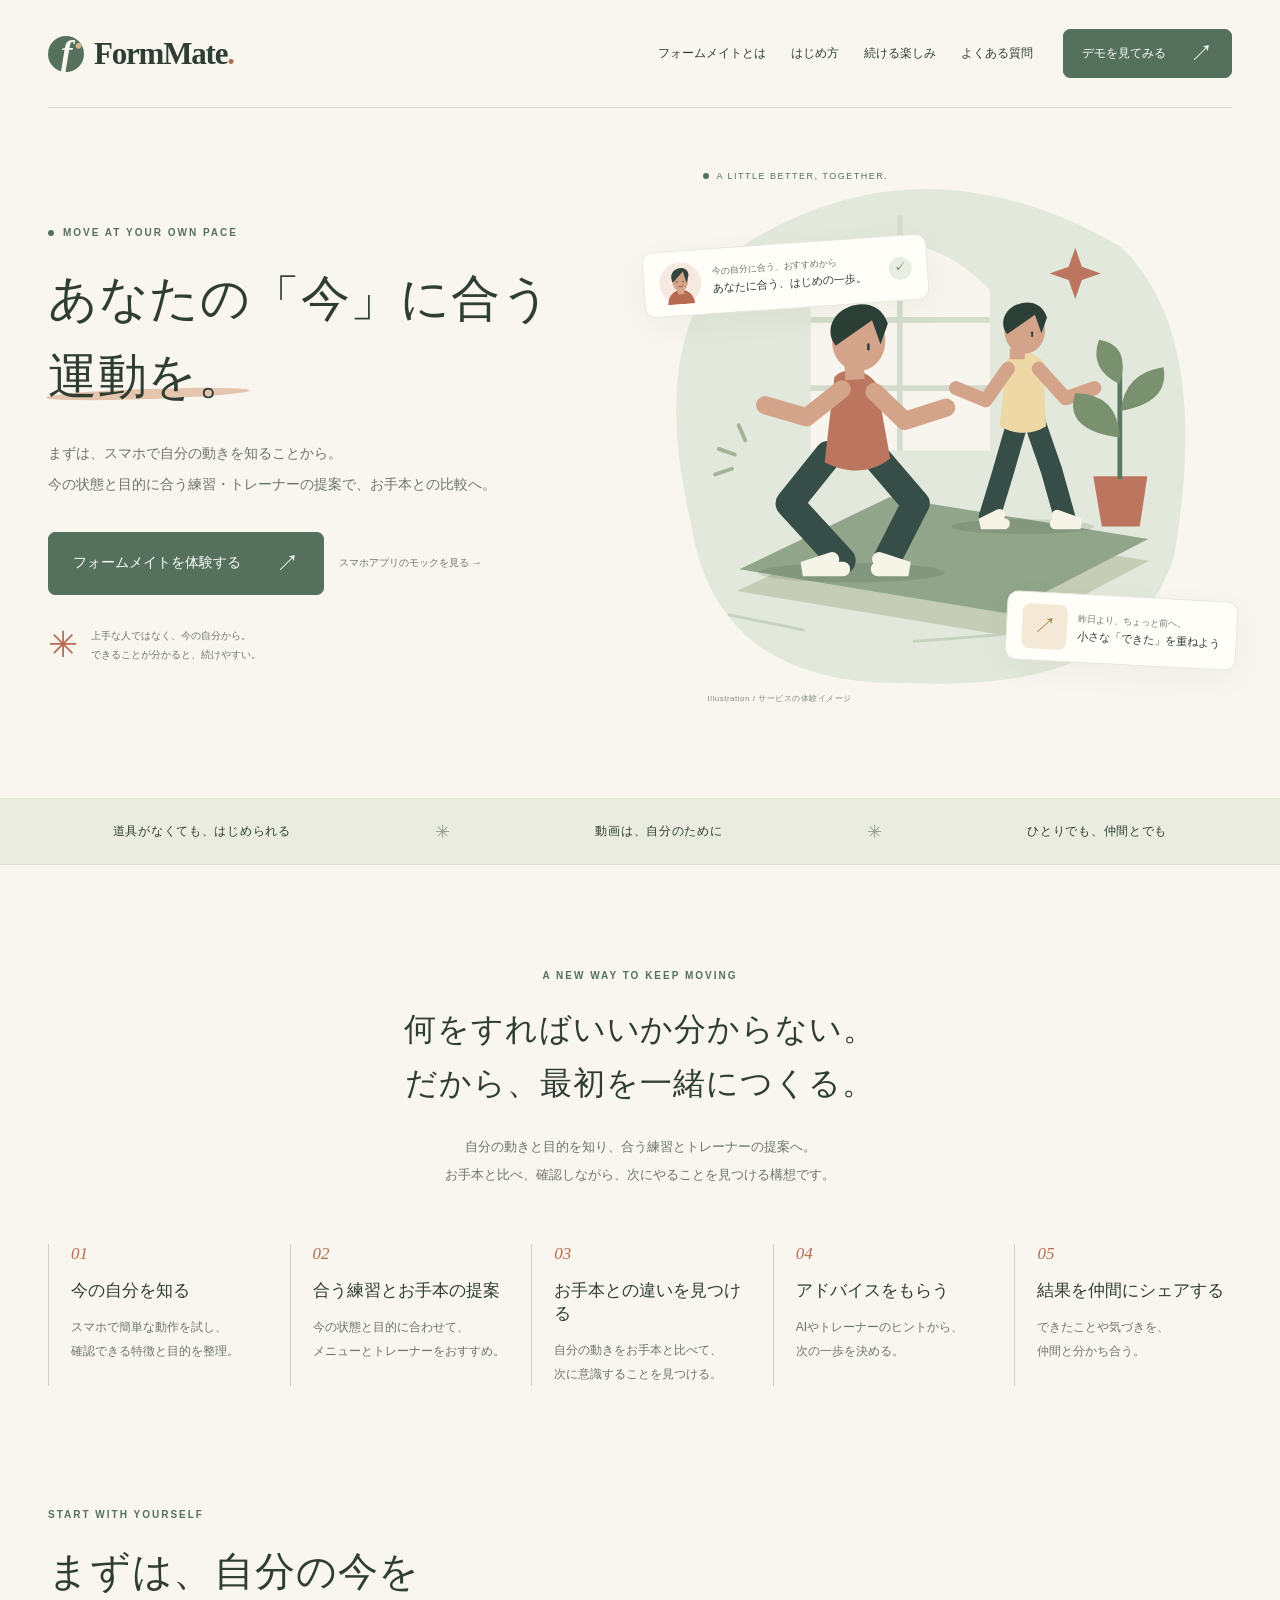
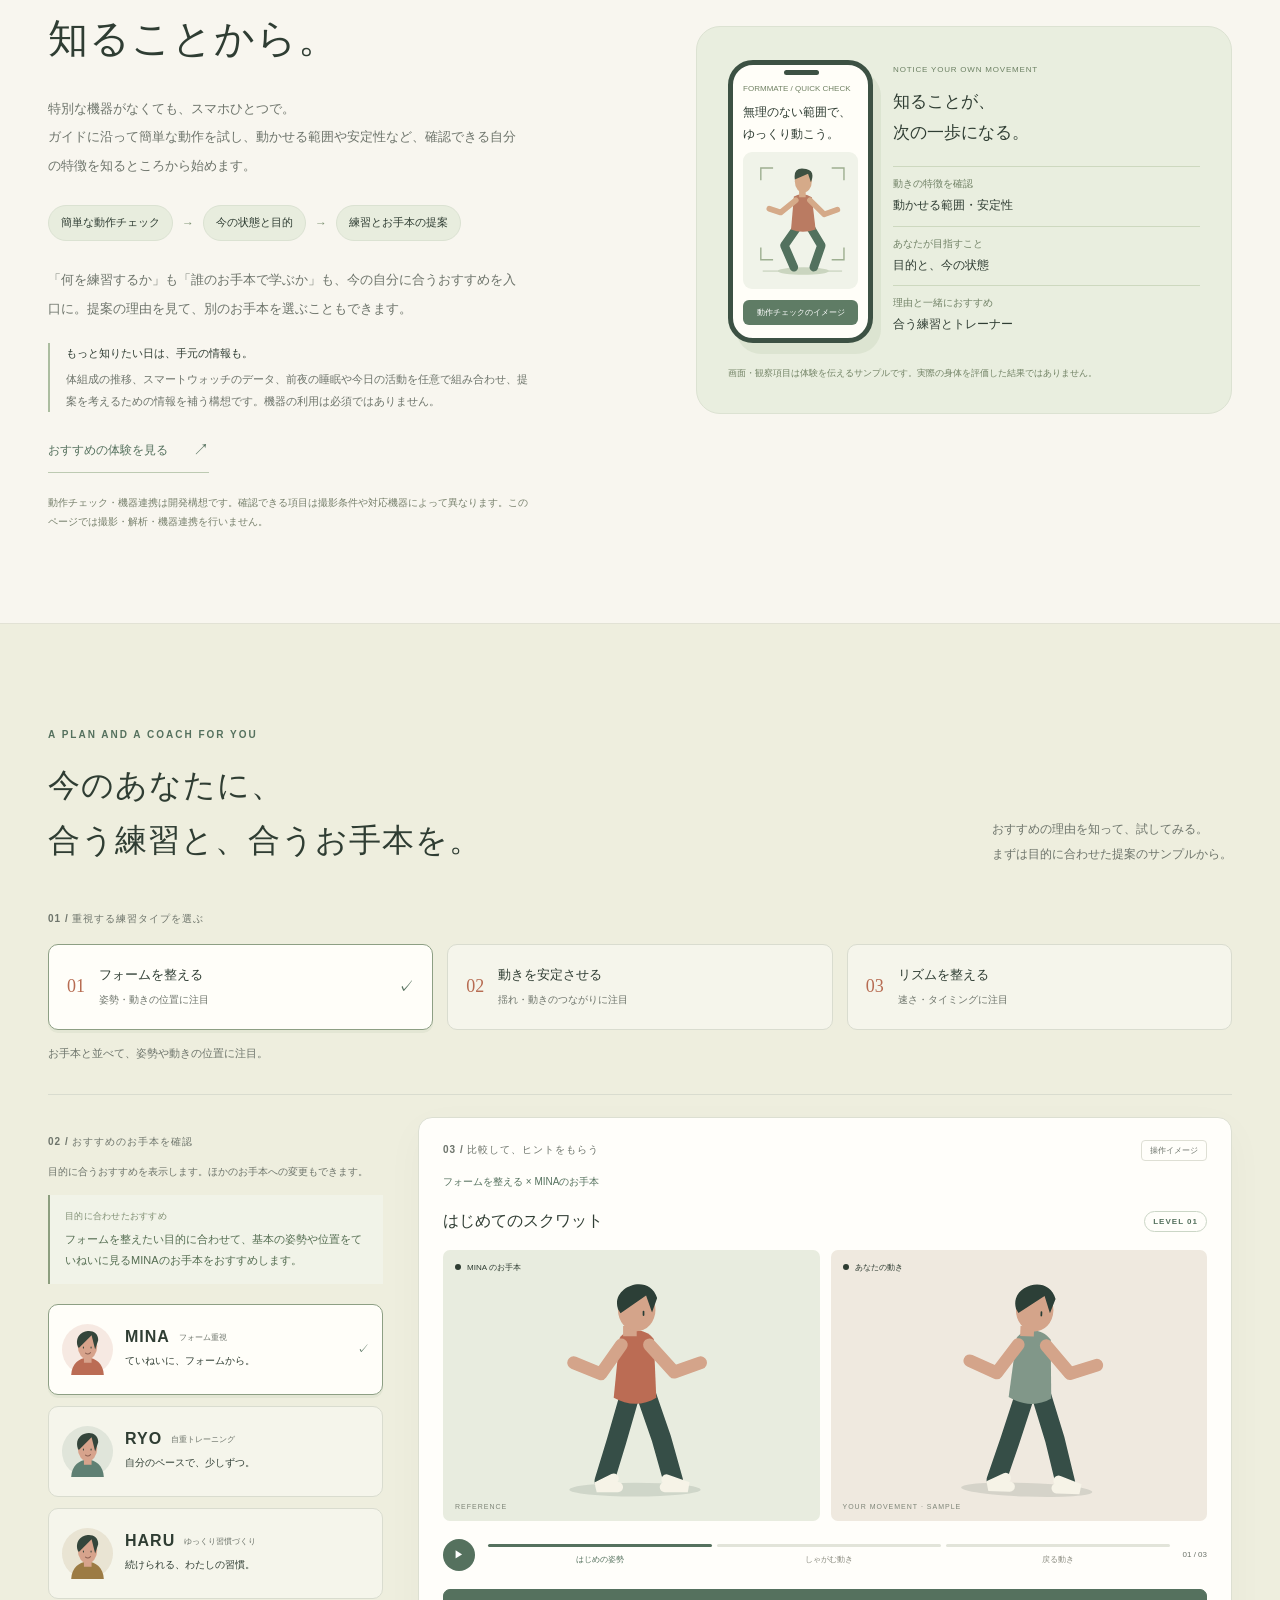
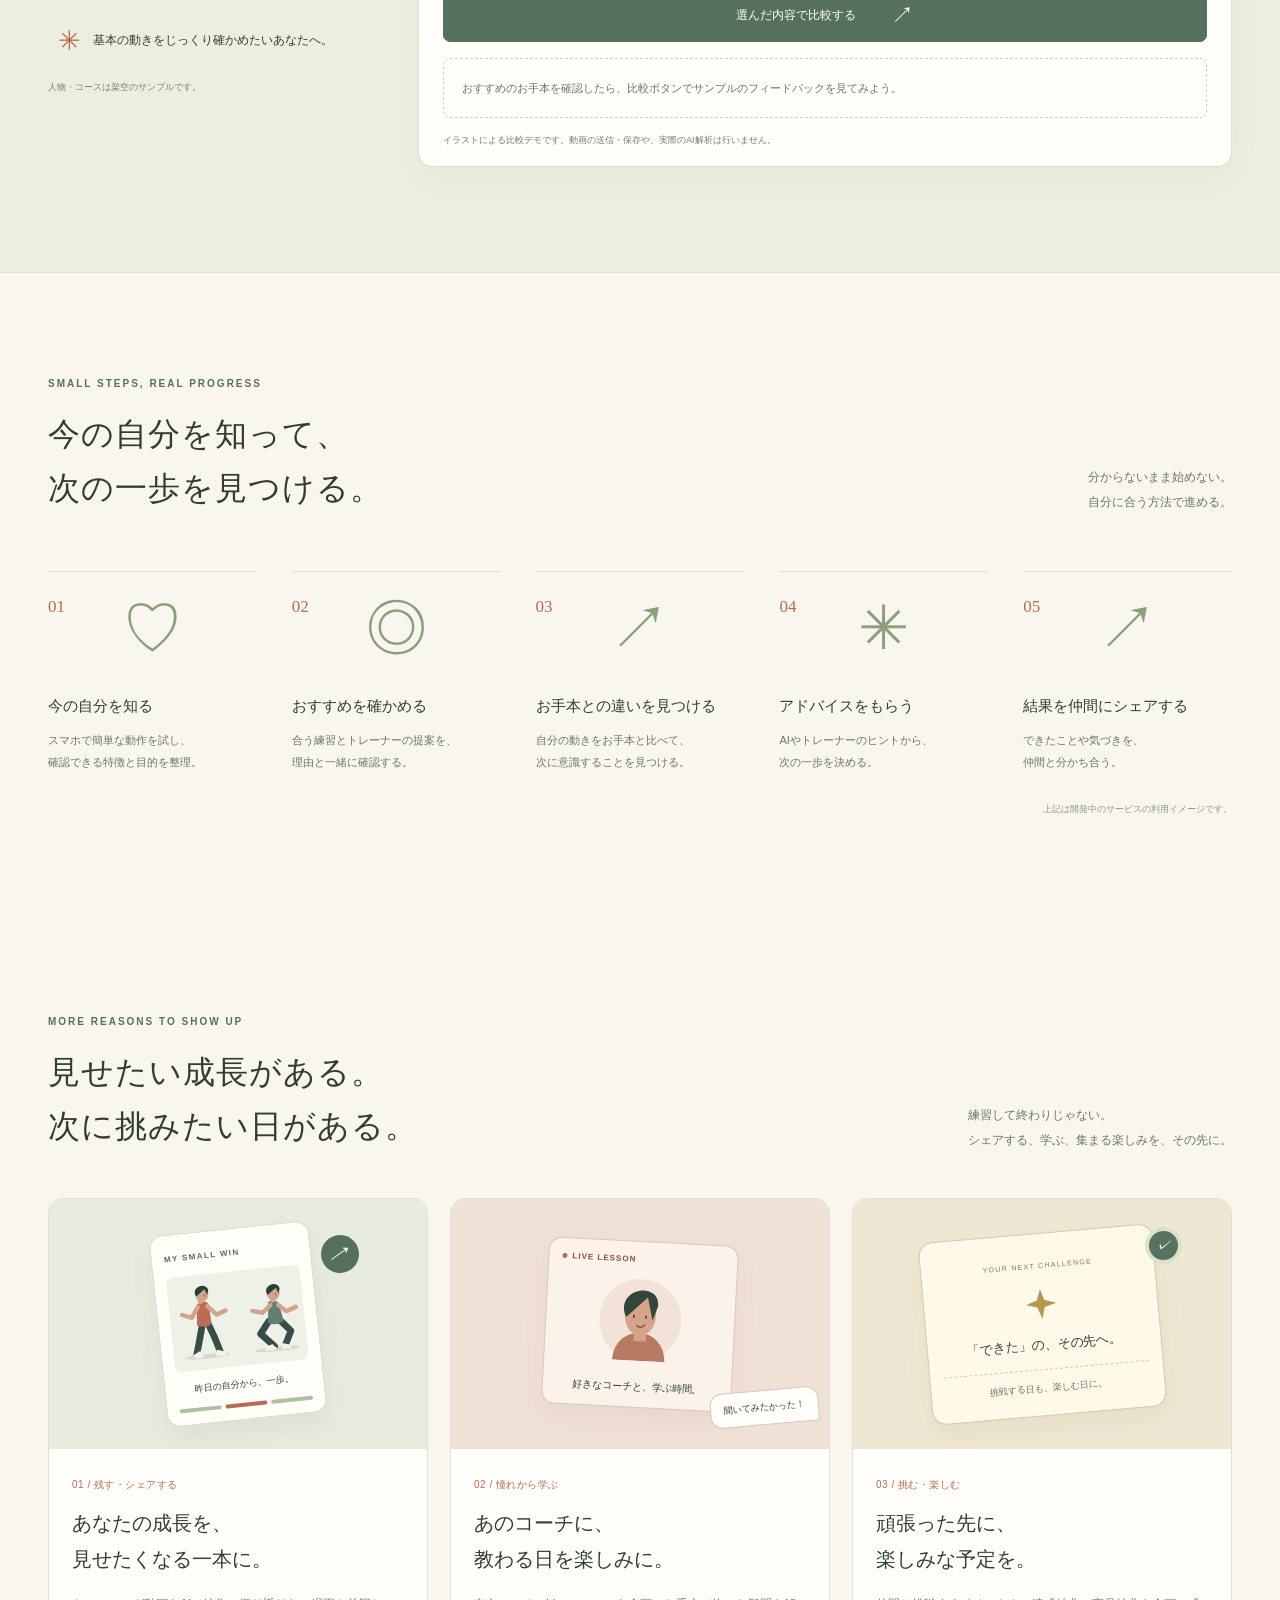
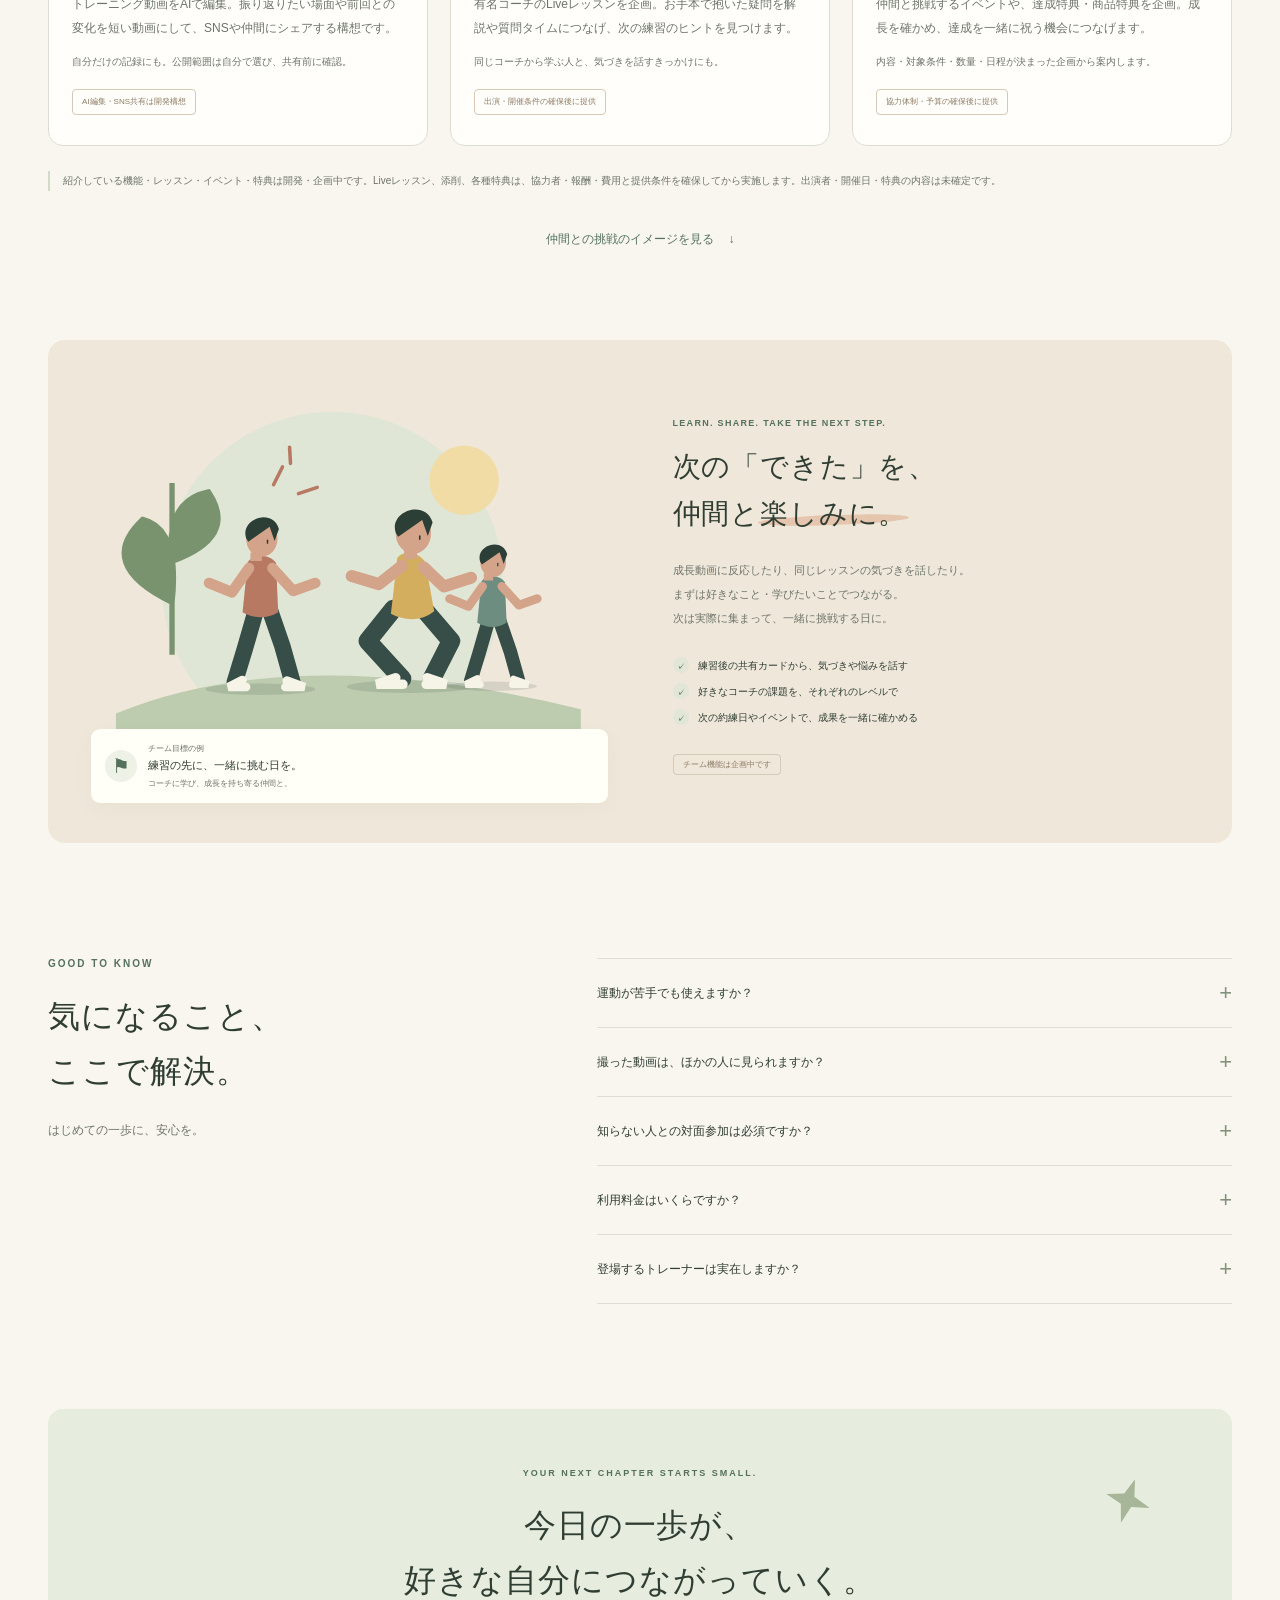
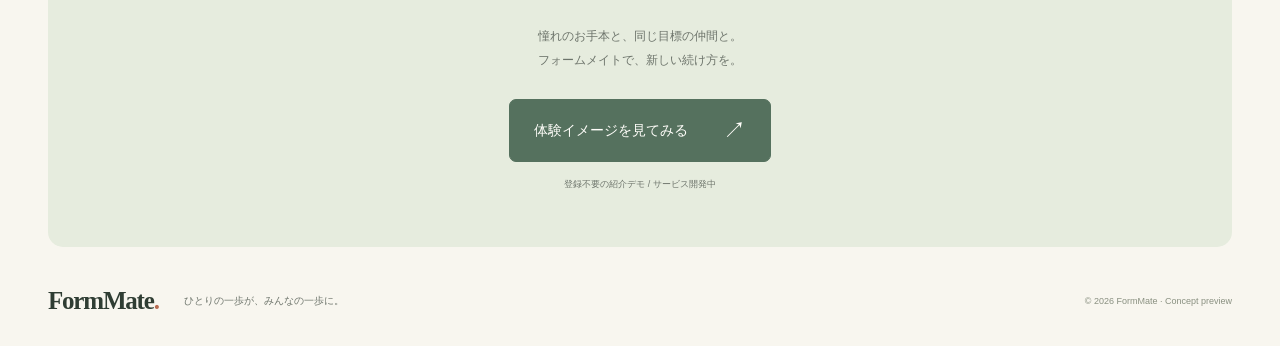
==== commit 78e6d140: "Introduce self-check and purpose-based trainer recommendations" ====
--- a/index.html
+++ b/index.html
@@ -4,13 +4,14 @@
   <meta charset="utf-8">
   <meta name="viewport" content="width=device-width, initial-scale=1">
   <meta name="theme-color" content="#f7f5ed">
-  <meta name="description" content="あなたの今のレベルに合う運動を、AIが提案。FormMateは、お手本との比較やトレーナーへの確認で、自宅の一歩を無理なく支えます。">
+  <meta name="description" content="まずはスマホで自分の動きを知ることから。FormMateは今の状態と目的に合う練習・トレーナーの提案、お手本との比較で、最初の一歩を支えるサービス構想です。">
   <title>フォームメイト / FormMate — あなたの「今」に合う運動を。</title>
   <link rel="icon" type="image/svg+xml" href="./favicon.svg">
   <link rel="stylesheet" href="./styles.css">
   <link rel="stylesheet" href="./practice.css">
   <link rel="stylesheet" href="./motivation.css">
-  <script type="module" src="./app.mjs"></script>
+  <link rel="stylesheet" href="./assessment.css?v=20261106-self-check">
+  <script type="module" src="./app.mjs?v=20261106-self-check"></script>
 </head>
 <body>
   <a class="skip-link" href="#main" data-testid="skip-link">本文へ移動</a>
@@ -35,7 +36,7 @@
       <div class="hero-copy">
         <p class="eyebrow"><span class="status-dot"></span> MOVE AT YOUR OWN PACE</p>
         <h1 id="hero-title"><span id="hero-title-line-one">あなたの「今」に合う</span><br><span id="hero-title-line-two" class="underlined">運動を。</span></h1>
-        <p id="hero-description" class="hero-description">現在のレベルをAIと一緒に整理して、無理のないトレーニングを始めよう。<br>できることから、少しずつ。</p>
+        <p id="hero-description" class="hero-description">まずは、スマホで自分の動きを知ることから。<br>今の状態と目的に合う練習・トレーナーの提案で、お手本との比較へ。</p>
         <div class="hero-actions"><a class="button" href="#demo" data-testid="hero-demo">フォームメイトを体験する <span aria-hidden="true">↗</span></a><a class="quiet-label" href="./mobile/" data-testid="mobile-mock-entry">スマホアプリのモックを見る →</a></div>
         <div class="hero-footnote"><span class="mini-spark" aria-hidden="true">✳</span><span><span id="hero-footnote-line">上手な人ではなく、今の自分から。</span><br><strong id="hero-footnote-strong">できることが分かると、続けやすい。</strong></span></div>
       </div>
@@ -52,7 +53,7 @@
           <circle cx="119" cy="89" r="6" fill="#bc765f"/><path d="m438 101 7-20 7 20 20 7-20 7-7 20-7-20-20-7Z" fill="#bc765f"/>
           <path d="m86 299-17-6m28-9-7-16m-7 46-18 6" stroke="#a4b298" stroke-width="4" stroke-linecap="round"/>
         </svg>
-        <div class="floating-note note-coach"><svg viewBox="0 0 100 100" aria-hidden="true"><use href="#avatar"/></svg><div><span>好きなお手本を選ぼう</span><strong>あなたに合う、はじめの一歩。</strong></div><span class="note-check" aria-hidden="true">✓</span></div>
+        <div class="floating-note note-coach"><svg viewBox="0 0 100 100" aria-hidden="true"><use href="#avatar"/></svg><div><span>今の自分に合う、おすすめから</span><strong>あなたに合う、はじめの一歩。</strong></div><span class="note-check" aria-hidden="true">✓</span></div>
         <div class="floating-note note-goal"><span class="goal-icon" aria-hidden="true">↗</span><div><span>昨日より、ちょっと前へ。</span><strong>小さな「できた」を重ねよう</strong></div></div>
         <span class="art-caption">Illustration / サービスの体験イメージ</span>
       </div>
@@ -62,12 +63,22 @@
 
     <section id="features" class="intro section wrap" aria-labelledby="intro-title">
       <p class="eyebrow">A NEW WAY TO KEEP MOVING</p><h2 id="intro-title">何をすればいいか分からない。<br>だから、最初を一緒につくる。</h2>
-      <p id="intro-description" class="section-description">AIがあなたに合う最初の動きを提案し、お手本との比較へ案内。<br>一人で始めても、次にやることが見えてくる。</p>
-        <div class="feature-line flow-steps"><article><span class="feature-number">01</span><h3>今の自分を知る</h3><p>目的や今のレベルを整理して、<br>自分の現在地を知る。</p></article><article><span class="feature-number">02</span><h3>自分のレベルから始める</h3><p>AIの提案をもとに、<br>無理なくできる練習を始める。</p></article><article><span class="feature-number">03</span><h3>お手本との違いを見つける</h3><p>自分の動きをお手本と比べて、<br>次に意識することを見つける。</p></article><article><span class="feature-number">04</span><h3>アドバイスをもらう</h3><p>AIやトレーナーのヒントから、<br>次の一歩を決める。</p></article><article><span class="feature-number">05</span><h3>結果を仲間にシェアする</h3><p>できたことや気づきを、<br>仲間と分かち合う。</p></article></div>
+      <p id="intro-description" class="section-description">自分の動きと目的を知り、合う練習とトレーナーの提案へ。<br>お手本と比べ、確認しながら、次にやることを見つける構想です。</p>
+        <div class="feature-line flow-steps"><article><span class="feature-number">01</span><h3>今の自分を知る</h3><p>スマホで簡単な動作を試し、<br>確認できる特徴と目的を整理。</p></article><article><span class="feature-number">02</span><h3>合う練習とお手本の提案</h3><p>今の状態と目的に合わせて、<br>メニューとトレーナーをおすすめ。</p></article><article><span class="feature-number">03</span><h3>お手本との違いを見つける</h3><p>自分の動きをお手本と比べて、<br>次に意識することを見つける。</p></article><article><span class="feature-number">04</span><h3>アドバイスをもらう</h3><p>AIやトレーナーのヒントから、<br>次の一歩を決める。</p></article><article><span class="feature-number">05</span><h3>結果を仲間にシェアする</h3><p>できたことや気づきを、<br>仲間と分かち合う。</p></article></div>
+    </section>
+
+    <section id="self-check" class="self-check-section wrap" aria-labelledby="self-check-title">
+      <div class="self-check-layout">
+        <div class="self-check-copy"><p class="eyebrow">START WITH YOURSELF</p><h2 id="self-check-title">まずは、自分の今を<br>知ることから。</h2><p>特別な機器がなくても、スマホひとつで。<br>ガイドに沿って簡単な動作を試し、動かせる範囲や安定性など、確認できる自分の特徴を知るところから始めます。</p><div class="self-check-flow"><span>簡単な動作チェック</span><i aria-hidden="true">→</i><span>今の状態と目的</span><i aria-hidden="true">→</i><span>練習とお手本の提案</span></div><p>「何を練習するか」も「誰のお手本で学ぶか」も、今の自分に合うおすすめを入口に。提案の理由を見て、別のお手本を選ぶこともできます。</p><div class="self-check-optional"><strong>もっと知りたい日は、手元の情報も。</strong><p>体組成の推移、スマートウォッチのデータ、前夜の睡眠や今日の活動を任意で組み合わせ、提案を考えるための情報を補う構想です。機器の利用は必須ではありません。</p></div><a class="self-check-cta" href="#demo" data-testid="self-check-demo">おすすめの体験を見る <span aria-hidden="true">↗</span></a><p class="self-check-concept">動作チェック・機器連携は開発構想です。確認できる項目は撮影条件や対応機器によって異なります。このページでは撮影・解析・機器連携を行いません。</p></div>
+        <div class="self-check-visual" role="img" aria-label="スマホで動きを確認し、今の状態と目的から練習とお手本の提案を受ける構想のサンプル">
+          <div class="check-phone"><span>FORMMATE / QUICK CHECK</span><strong>無理のない範囲で、<br>ゆっくり動こう。</strong><svg viewBox="0 0 120 145" aria-hidden="true"><path d="M20 126H104" stroke="#bdc9b2"/><ellipse cx="63" cy="126" rx="27" ry="4" fill="#cad5bf"/><path d="M57 79 43 99 53 122M70 79 82 99 74 122" stroke="#52715e" stroke-width="9" fill="none" stroke-linecap="round" stroke-linejoin="round"/><path d="M53 47Q63 42 72 48L76 82Q62 87 50 82Z" fill="#ba7b62"/><path d="M55 51 39 64 27 60M70 51 85 66 99 61" stroke="#d5aa89" stroke-width="6" fill="none" stroke-linecap="round" stroke-linejoin="round"/><path d="M62 40v8" stroke="#d5aa89" stroke-width="7"/><ellipse cx="63" cy="31" rx="9" ry="12" fill="#d5aa89"/><path d="M54 29Q52 15 66 18 76 20 71 32L68 23Z" fill="#3f5142"/><path d="M18 30V17H31M93 17H106V30M18 101V114H31M93 114H106V101" fill="none" stroke="#9eaf91" stroke-width="1.5"/></svg><small>動作チェックのイメージ</small></div>
+          <div class="check-insights"><span>NOTICE YOUR OWN MOVEMENT</span><h3>知ることが、<br>次の一歩になる。</h3><div class="check-insight"><span>動きの特徴を確認</span><strong>動かせる範囲・安定性</strong></div><div class="check-insight"><span>あなたが目指すこと</span><strong>目的と、今の状態</strong></div><div class="check-insight"><span>理由と一緒におすすめ</span><strong>合う練習とトレーナー</strong></div></div><p class="check-visual-caption">画面・観察項目は体験を伝えるサンプルです。実際の身体を評価した結果ではありません。</p>
+        </div>
+      </div>
     </section>
 
     <section id="demo" class="demo-section section" aria-labelledby="demo-title">
-      <div class="wrap"><div class="section-top"><div><p class="eyebrow">YOUR FOCUS. YOUR INSPIRATION.</p><h2 id="demo-title">何を磨くかも、<br>誰をお手本にするかも、自分で。</h2></div><p class="section-side-note">練習のタイプと、好きなお手本を選んで。<br>あなたの目的に合わせた比較を体験しよう。</p></div>
+      <div class="wrap"><div class="section-top"><div><p class="eyebrow">A PLAN AND A COACH FOR YOU</p><h2 id="demo-title">今のあなたに、<br>合う練習と、合うお手本を。</h2></div><p class="section-side-note">おすすめの理由を知って、試してみる。<br>まずは目的に合わせた提案のサンプルから。</p></div>
       <div class="practice-panel">
         <p class="small-label" id="practice-title">01 / 重視する練習タイプを選ぶ</p>
         <div class="practice-options" role="group" aria-labelledby="practice-title">
@@ -78,7 +89,7 @@
         <p id="practice-description" class="practice-description" aria-live="polite">お手本と並べて、姿勢や動きの位置に注目。</p>
       </div>
       <div class="demo-layout">
-        <div class="trainer-panel"><p class="small-label">02 / 好きなお手本を選ぶ</p><p class="trainer-choice-note">どの練習タイプでも、好きなトレーナーを選べます。</p><div class="trainer-list" aria-label="サンプルトレーナーを選ぶ">
+        <div class="trainer-panel"><p class="small-label">02 / おすすめのお手本を確認</p><p class="trainer-choice-note">目的に合うおすすめを表示します。ほかのお手本への変更もできます。</p><div class="trainer-recommendation" aria-live="polite"><span id="recommendation-mode">目的に合わせたおすすめ</span><p id="trainer-recommendation-reason">フォームを整えたい目的に合わせて、基本の姿勢や位置をていねいに見るMINAのお手本をおすすめします。</p></div><div class="trainer-list" aria-label="おすすめを確認し、任意で別のサンプルトレーナーに変更する">
           <button class="trainer-option is-selected" data-trainer="mina" aria-pressed="true" data-testid="trainer-mina"><svg viewBox="0 0 100 100" class="avatar" style="color:#bb6c54" aria-hidden="true"><use href="#avatar"/></svg><span><span class="trainer-name">MINA <small>フォーム重視</small></span><span class="trainer-role">ていねいに、フォームから。</span></span><span class="trainer-check" aria-hidden="true">✓</span></button>
           <button class="trainer-option" data-trainer="ryo" aria-pressed="false" data-testid="trainer-ryo"><svg viewBox="0 0 100 100" class="avatar" style="color:#5f8073" aria-hidden="true"><use href="#avatar"/></svg><span><span class="trainer-name">RYO <small>自重トレーニング</small></span><span class="trainer-role">自分のペースで、少しずつ。</span></span><span class="trainer-check" aria-hidden="true">✓</span></button>
           <button class="trainer-option" data-trainer="haru" aria-pressed="false" data-testid="trainer-haru"><svg viewBox="0 0 100 100" class="avatar" style="color:#9c7b44" aria-hidden="true"><use href="#avatar"/></svg><span><span class="trainer-name">HARU <small>ゆっくり習慣づくり</small></span><span class="trainer-role">続けられる、わたしの習慣。</span></span><span class="trainer-check" aria-hidden="true">✓</span></button>
@@ -90,7 +101,7 @@
           <div class="playback"><button id="play-demo" class="play-button" aria-pressed="false" aria-label="比較デモを再生する" data-testid="play-demo"><span id="play-icon" aria-hidden="true">▶</span></button><div class="phase-track" role="group" aria-label="動作の場面"><button data-phase="0" aria-pressed="true" data-testid="phase-start"><span></span>はじめの姿勢</button><button data-phase="1" aria-pressed="false" data-testid="phase-squat"><span></span>しゃがむ動き</button><button data-phase="2" aria-pressed="false" data-testid="phase-return"><span></span>戻る動き</button></div><span id="phase-count" class="phase-count">01 / 03</span></div>
           <button id="compare-demo" class="button compare-action" data-testid="compare-demo" aria-controls="feedback-result">選んだ内容で比較する <span aria-hidden="true">↗</span></button>
           <div class="feedback-area" aria-live="polite" aria-atomic="true">
-            <p id="feedback-empty" class="feedback-pending">練習タイプとお手本を選んだら、比較ボタンでサンプルのフィードバックを見てみよう。</p>
+            <p id="feedback-empty" class="feedback-pending">おすすめのお手本を確認したら、比較ボタンでサンプルのフィードバックを見てみよう。</p>
             <div id="feedback-result" class="feedback" hidden><span class="feedback-icon" aria-hidden="true">✧</span><div><span class="small-label">AI FEEDBACK / サンプル</span><p id="feedback-context" class="feedback-context"></p><p id="feedback-point"></p><p id="feedback-cue"></p><p id="feedback-advice"></p></div></div>
           </div>
           <p class="demo-disclaimer">イラストによる比較デモです。動画の送信・保存や、実際のAI解析は行いません。</p>
@@ -98,7 +109,7 @@
       </div></div>
     </section>
 
-    <section id="how-it-works" class="section wrap how-section" aria-labelledby="how-title"><div class="section-top"><div><p class="eyebrow">SMALL STEPS, REAL PROGRESS</p><h2 id="how-title">今の自分を知って、<br>次の一歩を見つける。</h2></div><p class="section-side-note">分からないまま始めない。<br>自分に合う方法で進める。</p></div><ol class="steps"><li><span class="step-index">01</span><span class="step-doodle" aria-hidden="true">♡</span><h3>今の自分を知る</h3><p>目的や今のレベルを整理して、<br>自分の現在地を知る。</p></li><li><span class="step-index">02</span><span class="step-doodle" aria-hidden="true">◎</span><h3>自分のレベルから始める</h3><p>AIの提案をもとに、<br>無理なくできる練習を始める。</p></li><li><span class="step-index">03</span><span class="step-doodle" aria-hidden="true">↗</span><h3>お手本との違いを見つける</h3><p>自分の動きをお手本と比べて、<br>次に意識することを見つける。</p></li><li><span class="step-index">04</span><span class="step-doodle" aria-hidden="true">✳</span><h3>アドバイスをもらう</h3><p>AIやトレーナーのヒントから、<br>次の一歩を決める。</p></li><li><span class="step-index">05</span><span class="step-doodle" aria-hidden="true">↗</span><h3>結果を仲間にシェアする</h3><p>できたことや気づきを、<br>仲間と分かち合う。</p></li></ol><p class="section-caption">上記は開発中のサービスの利用イメージです。</p></section>
+    <section id="how-it-works" class="section wrap how-section" aria-labelledby="how-title"><div class="section-top"><div><p class="eyebrow">SMALL STEPS, REAL PROGRESS</p><h2 id="how-title">今の自分を知って、<br>次の一歩を見つける。</h2></div><p class="section-side-note">分からないまま始めない。<br>自分に合う方法で進める。</p></div><ol class="steps"><li><span class="step-index">01</span><span class="step-doodle" aria-hidden="true">♡</span><h3>今の自分を知る</h3><p>スマホで簡単な動作を試し、<br>確認できる特徴と目的を整理。</p></li><li><span class="step-index">02</span><span class="step-doodle" aria-hidden="true">◎</span><h3>おすすめを確かめる</h3><p>合う練習とトレーナーの提案を、<br>理由と一緒に確認する。</p></li><li><span class="step-index">03</span><span class="step-doodle" aria-hidden="true">↗</span><h3>お手本との違いを見つける</h3><p>自分の動きをお手本と比べて、<br>次に意識することを見つける。</p></li><li><span class="step-index">04</span><span class="step-doodle" aria-hidden="true">✳</span><h3>アドバイスをもらう</h3><p>AIやトレーナーのヒントから、<br>次の一歩を決める。</p></li><li><span class="step-index">05</span><span class="step-doodle" aria-hidden="true">↗</span><h3>結果を仲間にシェアする</h3><p>できたことや気づきを、<br>仲間と分かち合う。</p></li></ol><p class="section-caption">上記は開発中のサービスの利用イメージです。</p></section>
 
     <section id="motivation" class="section wrap motivation-section" aria-labelledby="motivation-title">
       <div class="section-top"><div><p class="eyebrow">MORE REASONS TO SHOW UP</p><h2 id="motivation-title">見せたい成長がある。<br>次に挑みたい日がある。</h2></div><p class="section-side-note">練習して終わりじゃない。<br>シェアする、学ぶ、集まる楽しみを、その先に。</p></div>
--- a/assessment.css
+++ b/assessment.css
@@ -0,0 +1,7 @@
+.self-check-section{padding-top:28px;padding-bottom:92px}.self-check-layout{display:grid;grid-template-columns:1fr .94fr;gap:78px;align-items:center}.self-check-section h2{font-size:clamp(28px,3.1vw,42px);line-height:1.7;font-weight:600;letter-spacing:.02em;margin:18px 0 22px}.self-check-copy>p:not(.eyebrow){font-size:13px;line-height:2.2;color:var(--muted);max-width:480px}.self-check-flow{display:flex;gap:9px;align-items:center;flex-wrap:wrap;margin:25px 0}.self-check-flow span{background:#e8edde;border:1px solid #dbe2d2;padding:8px 12px;border-radius:30px;font-size:11px;line-height:1.6}.self-check-flow i{font-style:normal;font-size:12px;color:#7f9374}.self-check-optional{border-left:2px solid #acbda0;padding-left:16px;margin-top:20px;max-width:480px}.self-check-optional strong{font-size:11px;font-weight:600}.self-check-optional p{font-size:11px;line-height:2;color:var(--muted);margin-top:7px}.self-check-concept{font-size:10px!important;line-height:1.9!important;margin-top:20px!important;color:#77806c!important}
+.self-check-visual{padding:31px;border:1px solid #dce2d2;border-radius:24px;background:#e9eedf;position:relative;display:grid;grid-template-columns:145px 1fr;gap:20px;align-items:center;min-width:0}.check-phone{background:#fffef8;border:5px solid #3c5143;box-shadow:8px 11px 0 #b6c5a744;border-radius:25px;padding:17px 10px 13px;position:relative;min-width:0}.check-phone:before{content:'';display:block;width:35px;height:5px;background:#3c5143;border-radius:9px;position:absolute;top:5px;left:calc(50% - 17px)}.check-phone>span{font-size:8px;display:block;line-height:1.8;color:#718264}.check-phone>strong{font-size:12px;line-height:1.8;display:block;margin:6px 0}.check-phone svg{width:100%;height:137px;background:#f0f3e9;border-radius:9px}.check-phone>small{display:block;background:#5f7c65;color:white;font-size:8px;padding:7px 3px;text-align:center;border-radius:6px;margin-top:11px}.check-insights{min-width:0}.check-insights>span{font-size:8px;letter-spacing:.1em;line-height:1.9;color:#6c8063}.check-insights h3{font-size:17px;line-height:1.8;margin:10px 0 18px}.check-insight{border-top:1px solid #cdd8bf;padding:10px 0}.check-insight span{font-size:10px;color:#708165;display:block;margin-bottom:4px}.check-insight strong{font-size:12px;line-height:1.7;font-weight:500}.check-visual-caption{grid-column:1/-1;font-size:9px;line-height:1.9;color:#718264;margin-top:0}
+.trainer-recommendation{border-left:2px solid #8c9e7e;background:#f1f3e8;padding:13px 15px;margin:14px 0 18px;font-size:11px;line-height:1.9;color:#536c50}.trainer-recommendation span{display:block;font-size:9px;font-weight:600;letter-spacing:.03em;color:#7f8e72;margin-bottom:4px}.trainer-recommendation p{margin:0}
+.self-check-cta{display:inline-flex;align-items:center;gap:25px;min-height:44px;font-size:12px;font-weight:600;color:var(--sage);border-bottom:1px solid #bdcab2;margin-top:17px}.self-check-cta span{font-size:16px}
+@media(max-width:900px){.self-check-layout{gap:35px}.self-check-visual{grid-template-columns:125px 1fr;padding:23px;gap:15px}.check-insights h3{font-size:15px}}
+@media(max-width:680px){.self-check-section{padding-top:18px;padding-bottom:60px}.self-check-layout{grid-template-columns:1fr;gap:28px}.self-check-section h2{font-size:28px}.self-check-copy>p:not(.eyebrow){font-size:12px}.self-check-visual{max-width:430px;width:100%;margin:auto;grid-template-columns:135px 1fr;padding:23px}.check-insights h3{font-size:17px}.self-check-flow{gap:6px}.self-check-flow span{font-size:10px;padding:7px 9px}}
+@media(max-width:360px){.self-check-visual{grid-template-columns:115px 1fr;padding:17px;gap:13px}.check-insights h3{font-size:15px}}
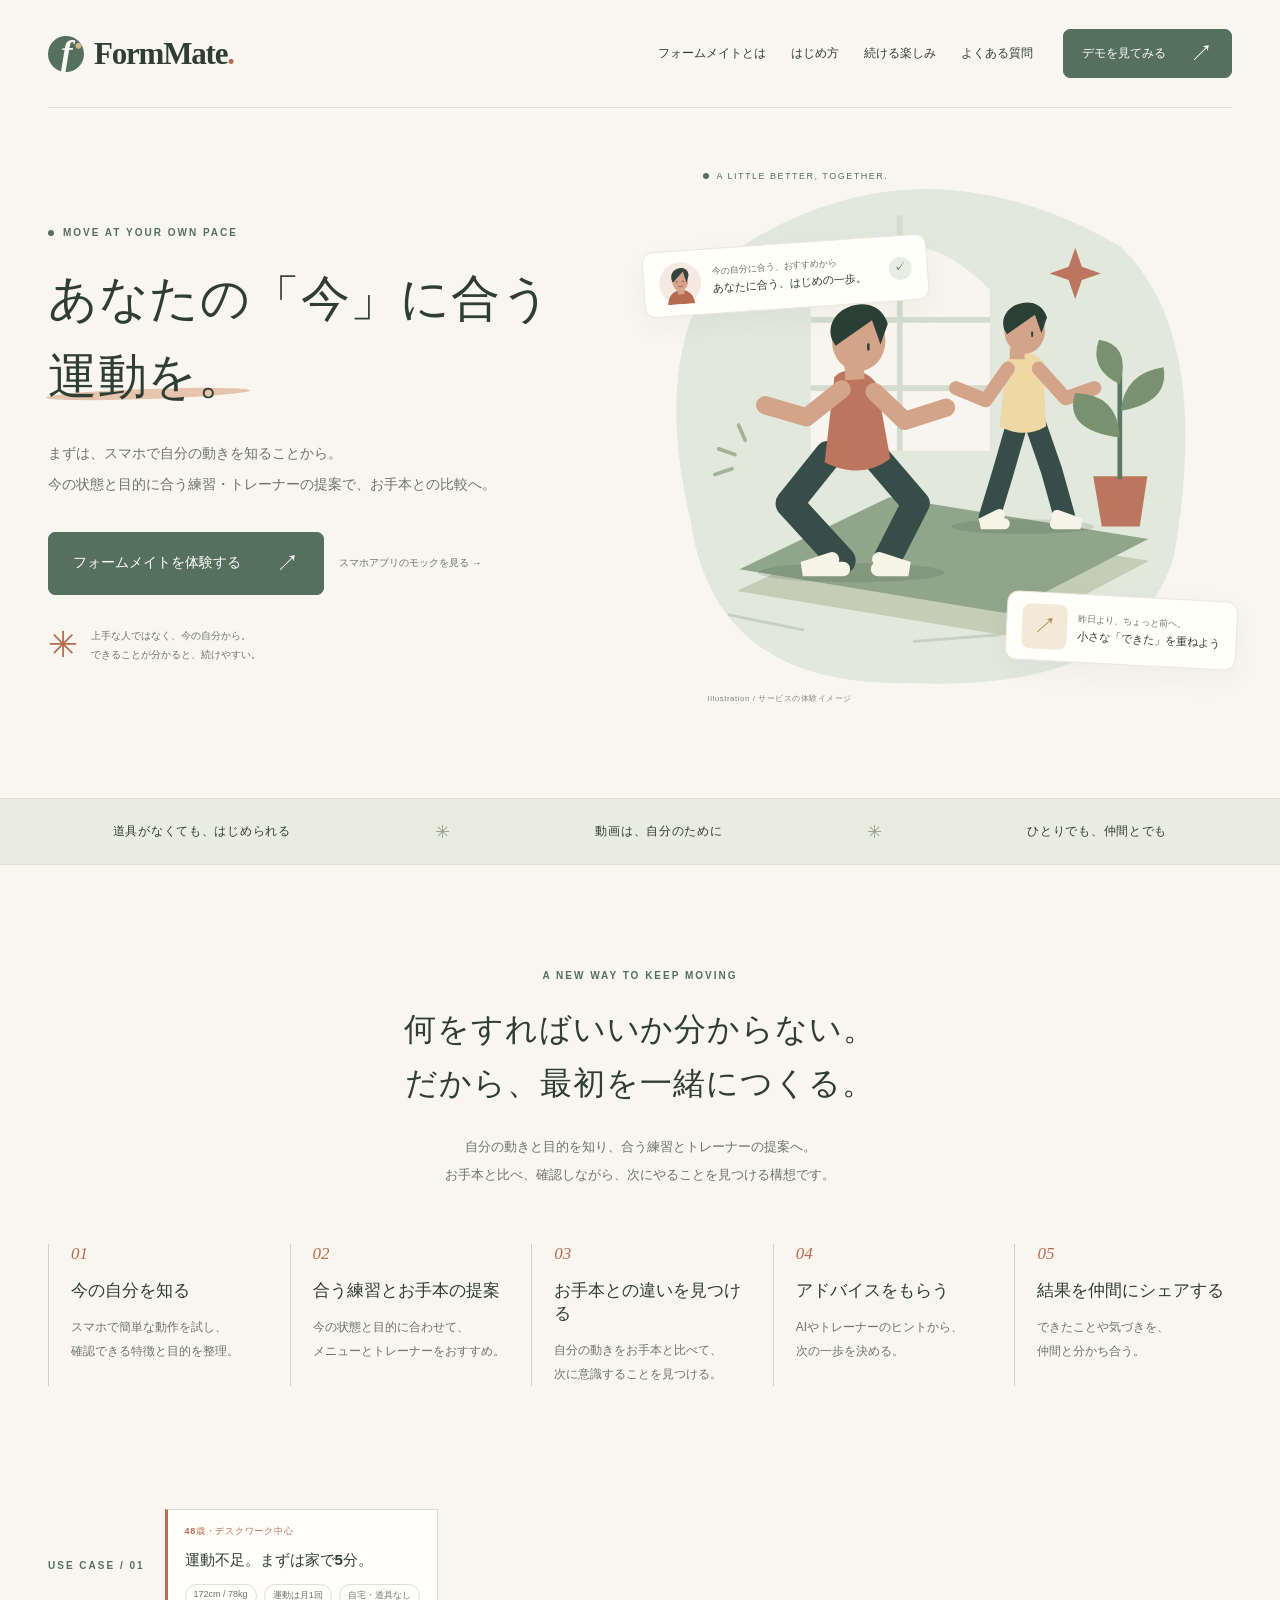
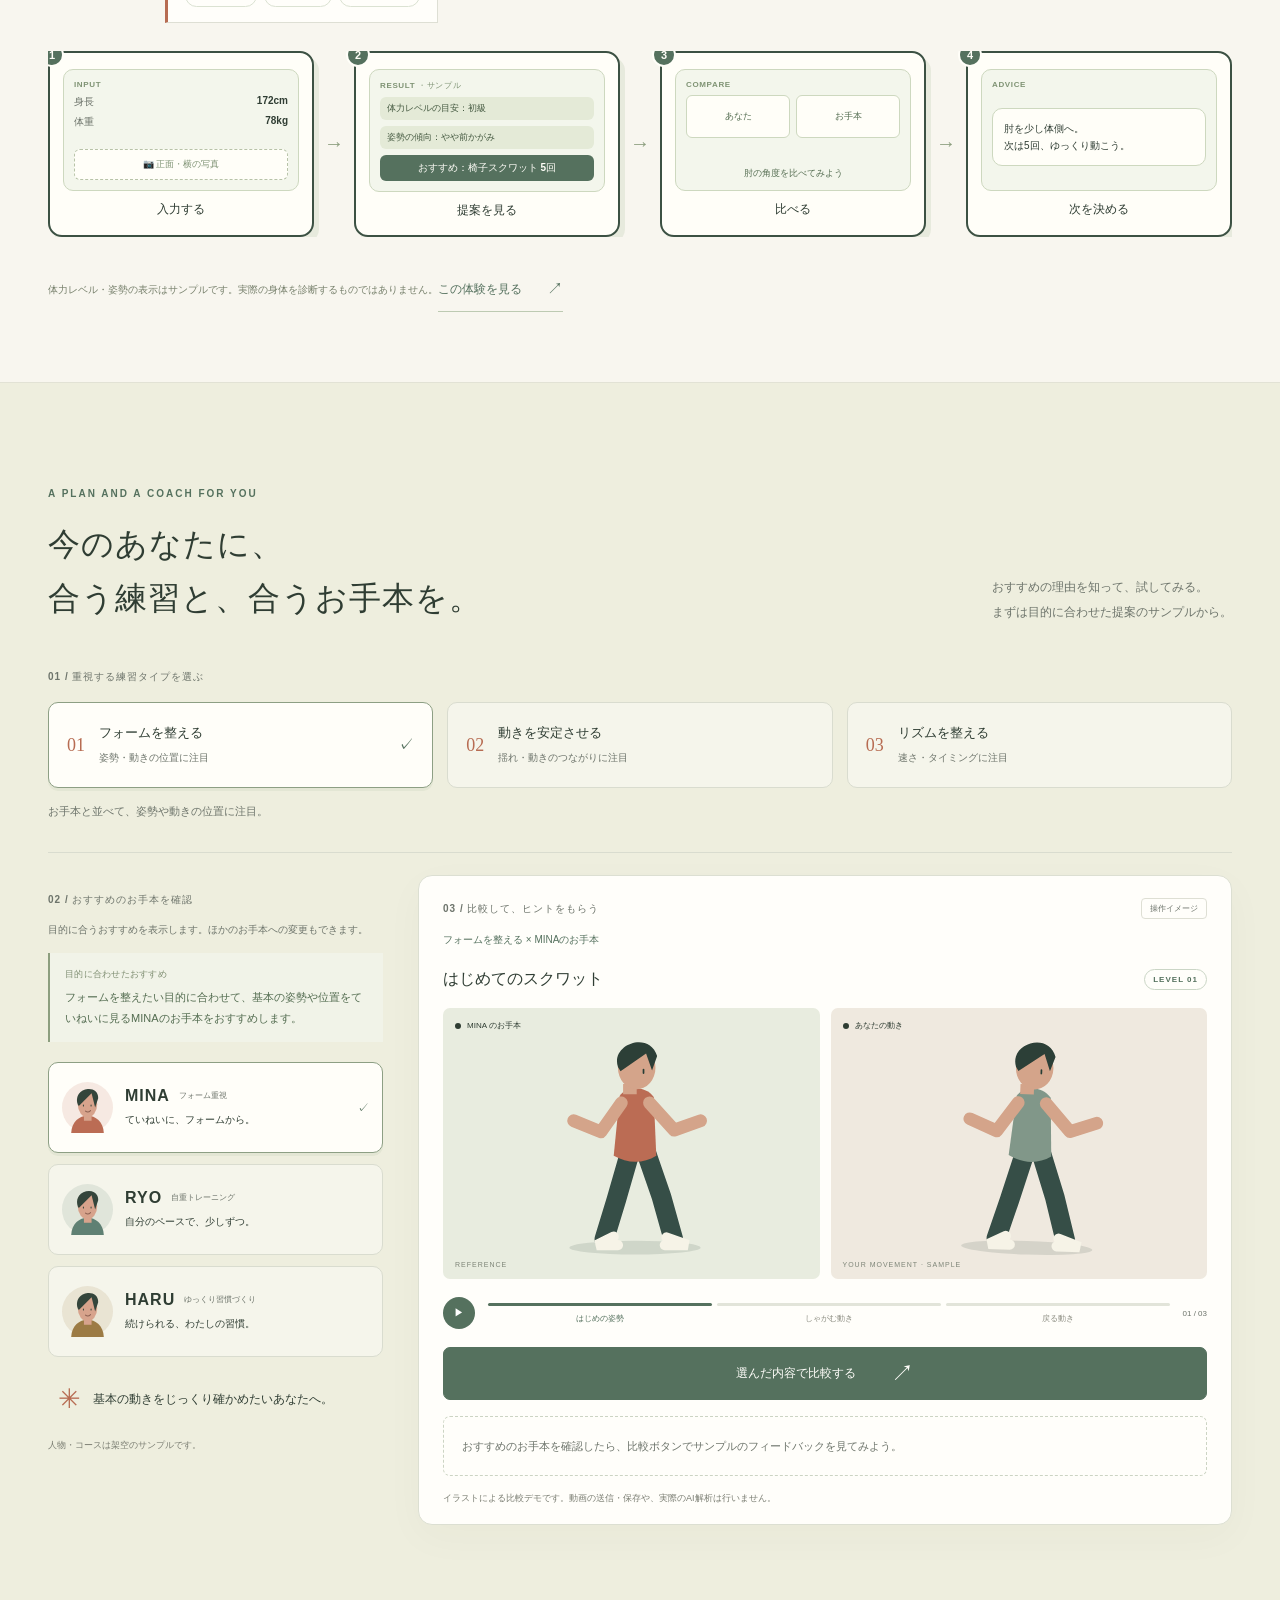
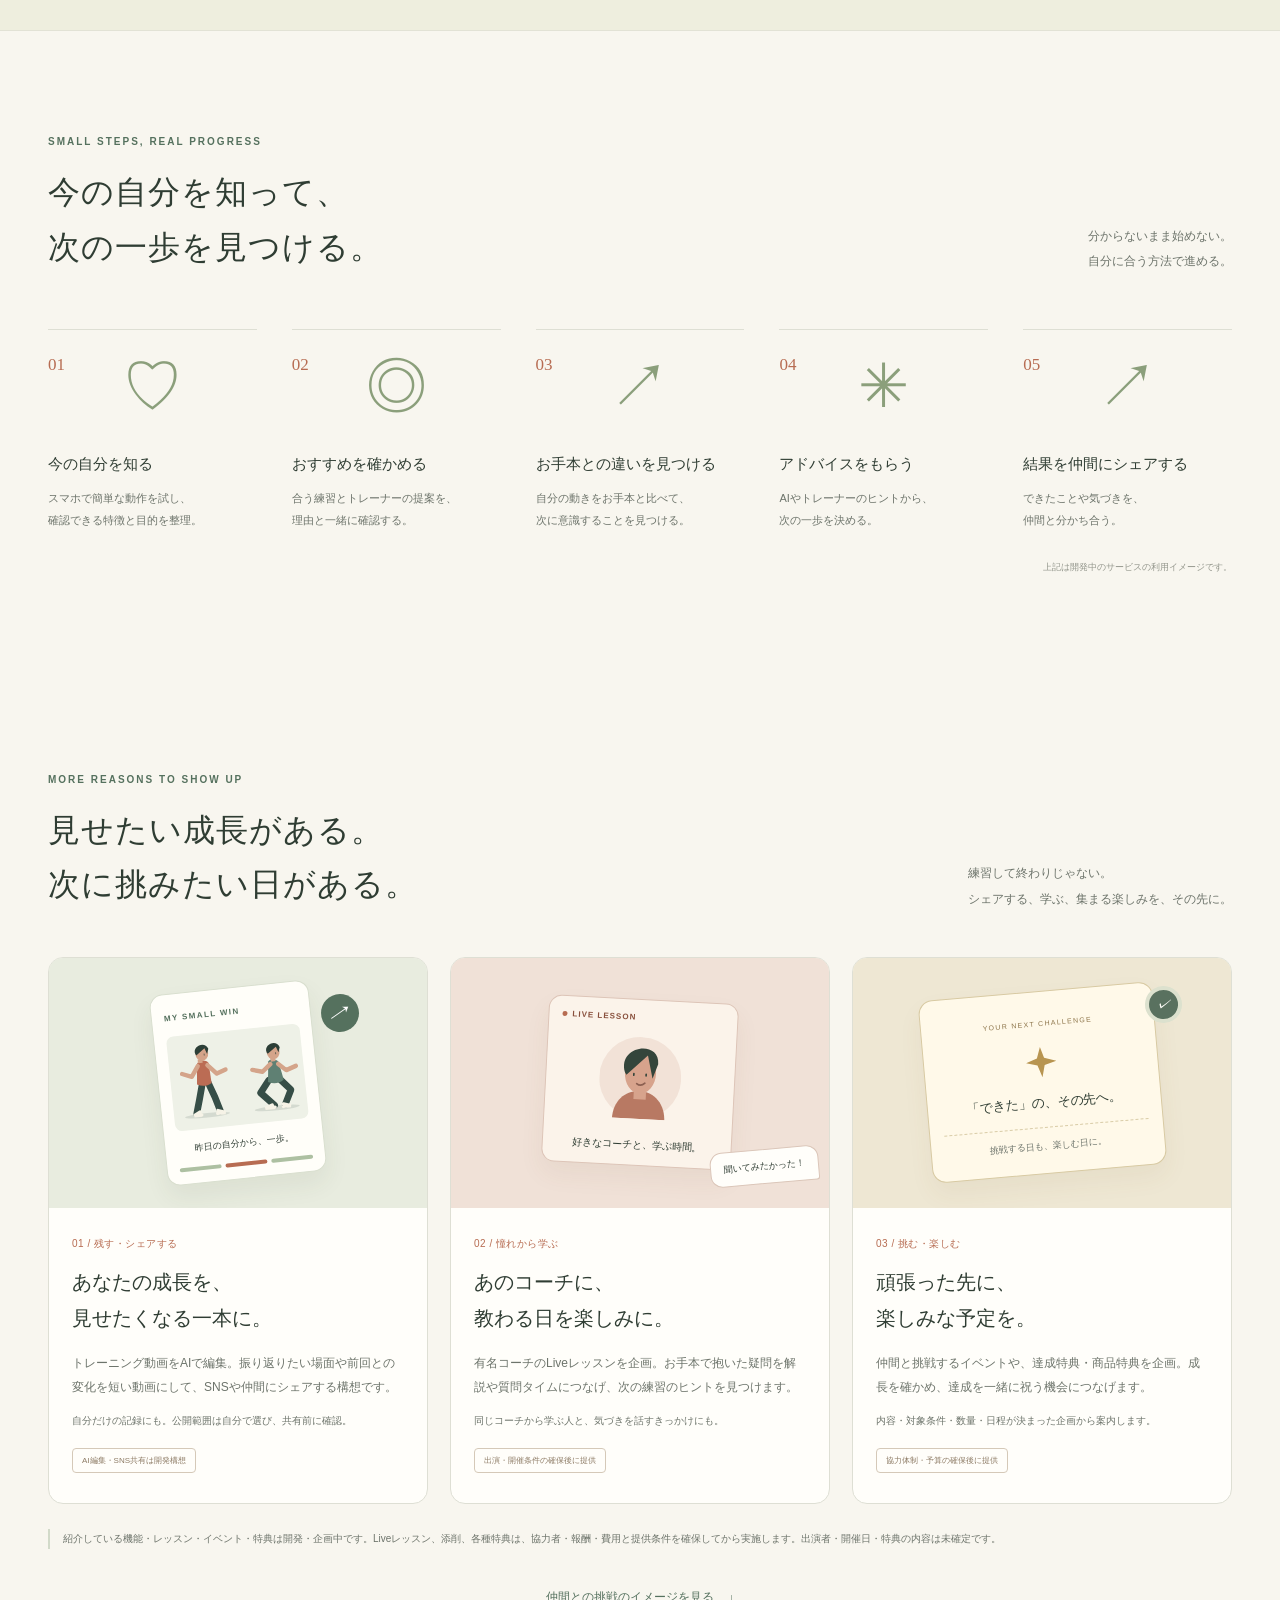
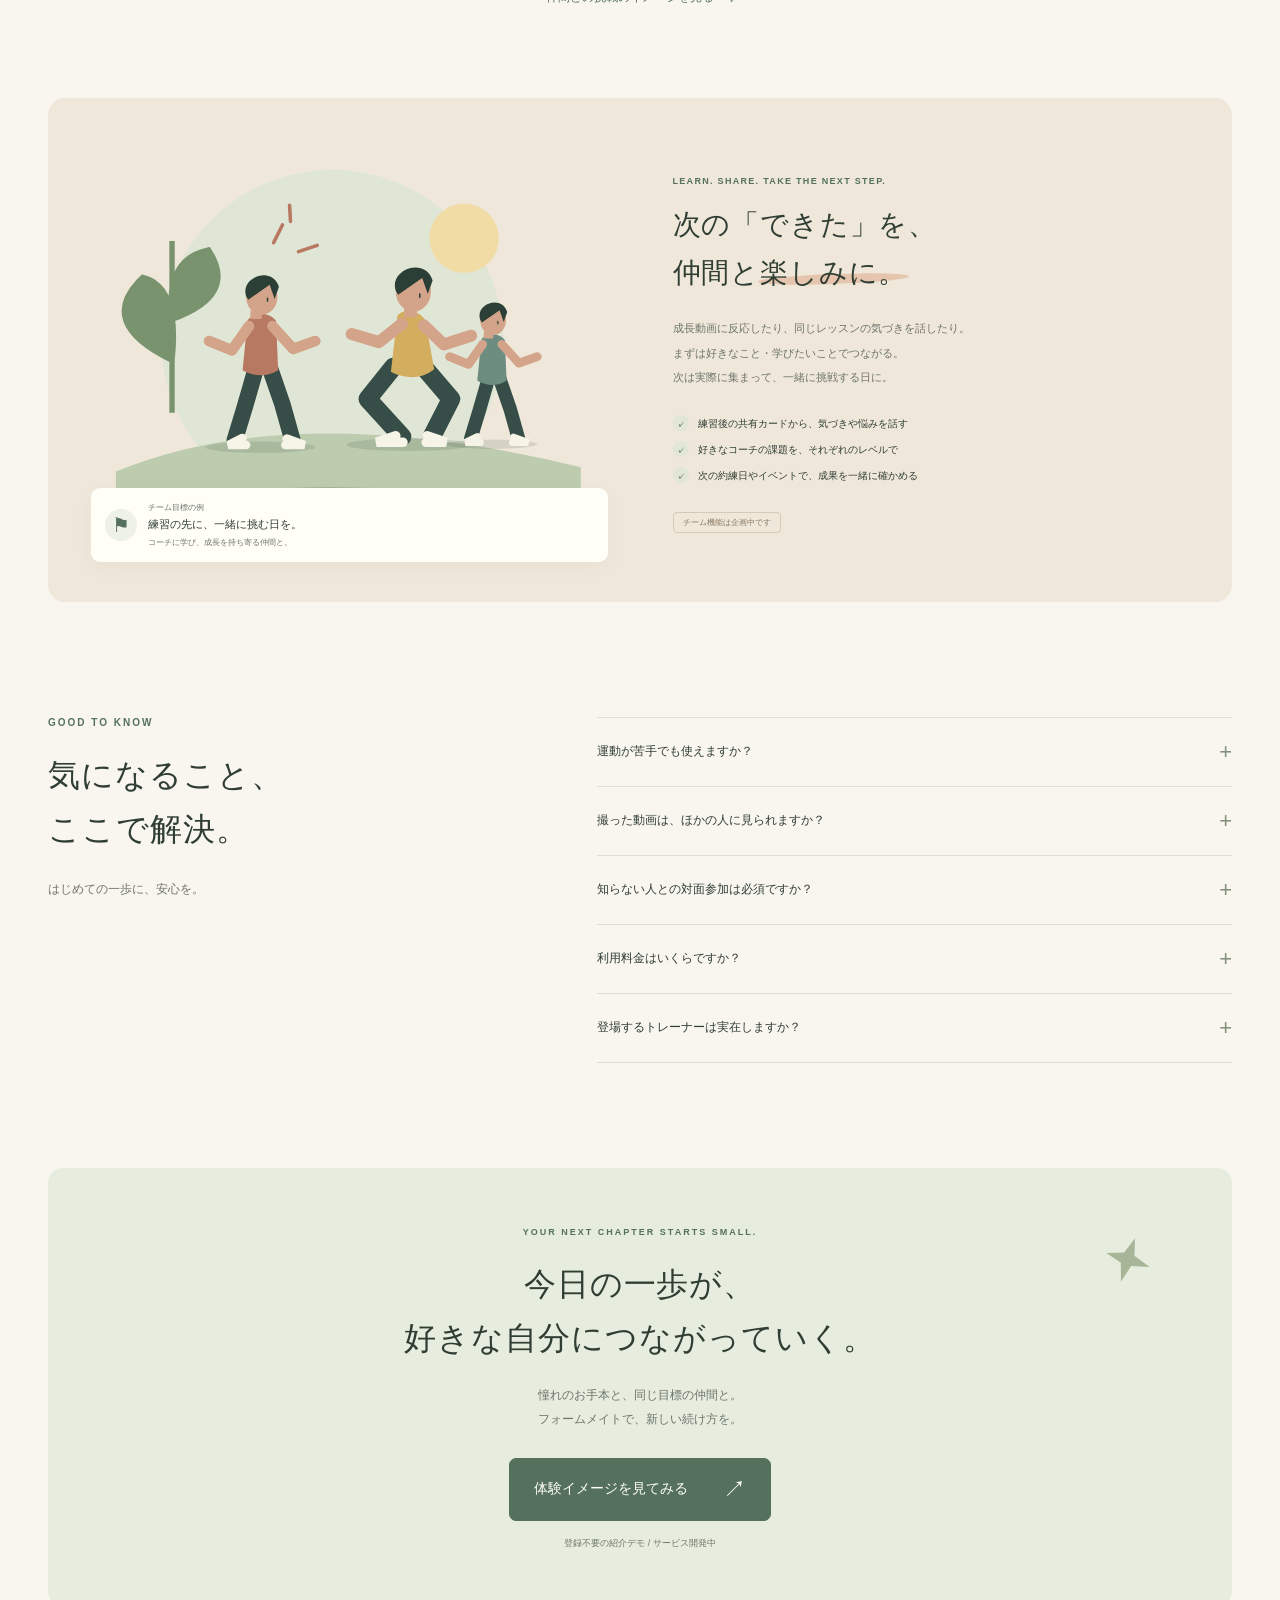
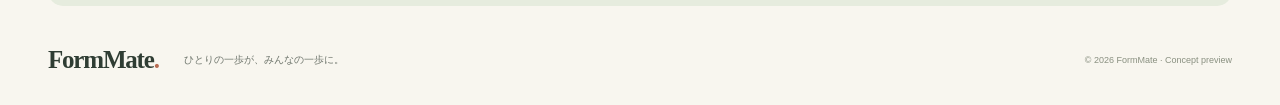
==== commit ce6c56cb: "Show concrete result mockups in the use-case comic strip" ====
--- a/index.html
+++ b/index.html
@@ -10,8 +10,8 @@
   <link rel="stylesheet" href="./styles.css">
   <link rel="stylesheet" href="./practice.css">
   <link rel="stylesheet" href="./motivation.css">
-  <link rel="stylesheet" href="./assessment.css?v=20261106-self-check">
-  <script type="module" src="./app.mjs?v=20261106-self-check"></script>
+  <link rel="stylesheet" href="./assessment.css?v=20261106-result-screens">
+  <script type="module" src="./app.mjs?v=20261106-result-screens"></script>
 </head>
 <body>
   <a class="skip-link" href="#main" data-testid="skip-link">本文へ移動</a>
@@ -67,13 +67,44 @@
         <div class="feature-line flow-steps"><article><span class="feature-number">01</span><h3>今の自分を知る</h3><p>スマホで簡単な動作を試し、<br>確認できる特徴と目的を整理。</p></article><article><span class="feature-number">02</span><h3>合う練習とお手本の提案</h3><p>今の状態と目的に合わせて、<br>メニューとトレーナーをおすすめ。</p></article><article><span class="feature-number">03</span><h3>お手本との違いを見つける</h3><p>自分の動きをお手本と比べて、<br>次に意識することを見つける。</p></article><article><span class="feature-number">04</span><h3>アドバイスをもらう</h3><p>AIやトレーナーのヒントから、<br>次の一歩を決める。</p></article><article><span class="feature-number">05</span><h3>結果を仲間にシェアする</h3><p>できたことや気づきを、<br>仲間と分かち合う。</p></article></div>
     </section>
 
-    <section id="self-check" class="self-check-section wrap" aria-labelledby="self-check-title">
+    <section id="self-check" class="self-check-section wrap" aria-label="ユースケース：48歳男性の最初の5分">
       <div class="self-check-layout">
-        <div class="self-check-copy"><p class="eyebrow">START WITH YOURSELF</p><h2 id="self-check-title">まずは、自分の今を<br>知ることから。</h2><p>特別な機器がなくても、スマホひとつで。<br>ガイドに沿って簡単な動作を試し、動かせる範囲や安定性など、確認できる自分の特徴を知るところから始めます。</p><div class="self-check-flow"><span>簡単な動作チェック</span><i aria-hidden="true">→</i><span>今の状態と目的</span><i aria-hidden="true">→</i><span>練習とお手本の提案</span></div><p>「何を練習するか」も「誰のお手本で学ぶか」も、今の自分に合うおすすめを入口に。提案の理由を見て、別のお手本を選ぶこともできます。</p><div class="self-check-optional"><strong>もっと知りたい日は、手元の情報も。</strong><p>体組成の推移、スマートウォッチのデータ、前夜の睡眠や今日の活動を任意で組み合わせ、提案を考えるための情報を補う構想です。機器の利用は必須ではありません。</p></div><a class="self-check-cta" href="#demo" data-testid="self-check-demo">おすすめの体験を見る <span aria-hidden="true">↗</span></a><p class="self-check-concept">動作チェック・機器連携は開発構想です。確認できる項目は撮影条件や対応機器によって異なります。このページでは撮影・解析・機器連携を行いません。</p></div>
-        <div class="self-check-visual" role="img" aria-label="スマホで動きを確認し、今の状態と目的から練習とお手本の提案を受ける構想のサンプル">
-          <div class="check-phone"><span>FORMMATE / QUICK CHECK</span><strong>無理のない範囲で、<br>ゆっくり動こう。</strong><svg viewBox="0 0 120 145" aria-hidden="true"><path d="M20 126H104" stroke="#bdc9b2"/><ellipse cx="63" cy="126" rx="27" ry="4" fill="#cad5bf"/><path d="M57 79 43 99 53 122M70 79 82 99 74 122" stroke="#52715e" stroke-width="9" fill="none" stroke-linecap="round" stroke-linejoin="round"/><path d="M53 47Q63 42 72 48L76 82Q62 87 50 82Z" fill="#ba7b62"/><path d="M55 51 39 64 27 60M70 51 85 66 99 61" stroke="#d5aa89" stroke-width="6" fill="none" stroke-linecap="round" stroke-linejoin="round"/><path d="M62 40v8" stroke="#d5aa89" stroke-width="7"/><ellipse cx="63" cy="31" rx="9" ry="12" fill="#d5aa89"/><path d="M54 29Q52 15 66 18 76 20 71 32L68 23Z" fill="#3f5142"/><path d="M18 30V17H31M93 17H106V30M18 101V114H31M93 114H106V101" fill="none" stroke="#9eaf91" stroke-width="1.5"/></svg><small>動作チェックのイメージ</small></div>
-          <div class="check-insights"><span>NOTICE YOUR OWN MOVEMENT</span><h3>知ることが、<br>次の一歩になる。</h3><div class="check-insight"><span>動きの特徴を確認</span><strong>動かせる範囲・安定性</strong></div><div class="check-insight"><span>あなたが目指すこと</span><strong>目的と、今の状態</strong></div><div class="check-insight"><span>理由と一緒におすすめ</span><strong>合う練習とトレーナー</strong></div></div><p class="check-visual-caption">画面・観察項目は体験を伝えるサンプルです。実際の身体を評価した結果ではありません。</p>
-        </div>
+        <div class="self-check-intro"><p class="eyebrow">USE CASE / 01</p><div class="scenario-card"><span>48歳・デスクワーク中心</span><strong>運動不足。まずは家で5分。</strong><div class="scenario-profile"><span>172cm / 78kg</span><span>運動は月1回</span><span>自宅・道具なし</span></div></div></div>
+        <ol class="comic-strip" aria-label="FormMateの使い方を4コマで表した例">
+          <li class="comic-panel"><span class="comic-number">1</span>
+            <div class="panel-screen input-screen"><span class="screen-label">INPUT</span>
+              <div class="screen-row"><span>身長</span><strong>172cm</strong></div>
+              <div class="screen-row"><span>体重</span><strong>78kg</strong></div>
+              <div class="screen-photo">📷 正面・横の写真</div>
+            </div>
+            <strong class="panel-caption">入力する</strong>
+          </li>
+          <li class="comic-arrow" aria-hidden="true">→</li>
+          <li class="comic-panel"><span class="comic-number">2</span>
+            <div class="panel-screen result-screen"><span class="screen-label">RESULT ・サンプル</span>
+              <div class="screen-badge">体力レベルの目安：初級</div>
+              <div class="screen-badge">姿勢の傾向：やや前かがみ</div>
+              <div class="screen-recommend">おすすめ：椅子スクワット 5回</div>
+            </div>
+            <strong class="panel-caption">提案を見る</strong>
+          </li>
+          <li class="comic-arrow" aria-hidden="true">→</li>
+          <li class="comic-panel"><span class="comic-number">3</span>
+            <div class="panel-screen compare-screen"><span class="screen-label">COMPARE</span>
+              <div class="compare-row"><div class="compare-thumb">あなた</div><div class="compare-thumb">お手本</div></div>
+              <div class="compare-note">肘の角度を比べてみよう</div>
+            </div>
+            <strong class="panel-caption">比べる</strong>
+          </li>
+          <li class="comic-arrow" aria-hidden="true">→</li>
+          <li class="comic-panel"><span class="comic-number">4</span>
+            <div class="panel-screen advice-screen"><span class="screen-label">ADVICE</span>
+              <div class="advice-bubble">肘を少し体側へ。<br>次は5回、ゆっくり動こう。</div>
+            </div>
+            <strong class="panel-caption">次を決める</strong>
+          </li>
+        </ol>
+        <p class="self-check-concept">体力レベル・姿勢の表示はサンプルです。実際の身体を診断するものではありません。<a class="self-check-cta" href="#demo" data-testid="self-check-demo">この体験を見る <span aria-hidden="true">↗</span></a></p>
       </div>
     </section>
 
--- a/assessment.css
+++ b/assessment.css
@@ -1,7 +1,32 @@
-.self-check-section{padding-top:28px;padding-bottom:92px}.self-check-layout{display:grid;grid-template-columns:1fr .94fr;gap:78px;align-items:center}.self-check-section h2{font-size:clamp(28px,3.1vw,42px);line-height:1.7;font-weight:600;letter-spacing:.02em;margin:18px 0 22px}.self-check-copy>p:not(.eyebrow){font-size:13px;line-height:2.2;color:var(--muted);max-width:480px}.self-check-flow{display:flex;gap:9px;align-items:center;flex-wrap:wrap;margin:25px 0}.self-check-flow span{background:#e8edde;border:1px solid #dbe2d2;padding:8px 12px;border-radius:30px;font-size:11px;line-height:1.6}.self-check-flow i{font-style:normal;font-size:12px;color:#7f9374}.self-check-optional{border-left:2px solid #acbda0;padding-left:16px;margin-top:20px;max-width:480px}.self-check-optional strong{font-size:11px;font-weight:600}.self-check-optional p{font-size:11px;line-height:2;color:var(--muted);margin-top:7px}.self-check-concept{font-size:10px!important;line-height:1.9!important;margin-top:20px!important;color:#77806c!important}
+.self-check-section{padding-top:28px;padding-bottom:92px}.self-check-layout{display:grid;grid-template-columns:1fr .94fr;gap:78px;align-items:center}.self-check-section h2{font-size:clamp(28px,3.1vw,42px);line-height:1.7;font-weight:600;letter-spacing:.02em;margin:18px 0 22px}.self-check-copy>p:not(.eyebrow){font-size:13px;line-height:2.2;color:var(--muted);max-width:480px}.scenario-card{max-width:480px;margin-top:20px;padding:15px 17px;border-left:3px solid var(--coral);background:#fffefa;border-top:1px solid var(--line);border-right:1px solid var(--line);border-bottom:1px solid var(--line)}.scenario-card>span{display:block;color:var(--coral);font-size:9px;font-weight:700;letter-spacing:.08em}.scenario-card>strong{display:block;margin-top:8px;font-size:15px;line-height:1.8;font-weight:600}.scenario-profile{display:flex;gap:7px;flex-wrap:wrap;margin-top:11px}.scenario-profile span{padding:4px 8px;border:1px solid #dbe2d2;border-radius:999px;color:var(--muted);font-size:9px}.self-check-flow{display:flex;gap:9px;align-items:center;flex-wrap:wrap;margin:25px 0}.self-check-flow span{background:#e8edde;border:1px solid #dbe2d2;padding:8px 12px;border-radius:30px;font-size:11px;line-height:1.6}.self-check-flow i{font-style:normal;font-size:12px;color:#7f9374}.self-check-optional{border-left:2px solid #acbda0;padding-left:16px;margin-top:20px;max-width:480px}.self-check-optional strong{font-size:11px;font-weight:600}.self-check-optional p{font-size:11px;line-height:2;color:var(--muted);margin-top:7px}.self-check-concept{font-size:10px!important;line-height:1.9!important;margin-top:20px!important;color:#77806c!important}
 .self-check-visual{padding:31px;border:1px solid #dce2d2;border-radius:24px;background:#e9eedf;position:relative;display:grid;grid-template-columns:145px 1fr;gap:20px;align-items:center;min-width:0}.check-phone{background:#fffef8;border:5px solid #3c5143;box-shadow:8px 11px 0 #b6c5a744;border-radius:25px;padding:17px 10px 13px;position:relative;min-width:0}.check-phone:before{content:'';display:block;width:35px;height:5px;background:#3c5143;border-radius:9px;position:absolute;top:5px;left:calc(50% - 17px)}.check-phone>span{font-size:8px;display:block;line-height:1.8;color:#718264}.check-phone>strong{font-size:12px;line-height:1.8;display:block;margin:6px 0}.check-phone svg{width:100%;height:137px;background:#f0f3e9;border-radius:9px}.check-phone>small{display:block;background:#5f7c65;color:white;font-size:8px;padding:7px 3px;text-align:center;border-radius:6px;margin-top:11px}.check-insights{min-width:0}.check-insights>span{font-size:8px;letter-spacing:.1em;line-height:1.9;color:#6c8063}.check-insights h3{font-size:17px;line-height:1.8;margin:10px 0 18px}.check-insight{border-top:1px solid #cdd8bf;padding:10px 0}.check-insight span{font-size:10px;color:#708165;display:block;margin-bottom:4px}.check-insight strong{font-size:12px;line-height:1.7;font-weight:500}.check-visual-caption{grid-column:1/-1;font-size:9px;line-height:1.9;color:#718264;margin-top:0}
 .trainer-recommendation{border-left:2px solid #8c9e7e;background:#f1f3e8;padding:13px 15px;margin:14px 0 18px;font-size:11px;line-height:1.9;color:#536c50}.trainer-recommendation span{display:block;font-size:9px;font-weight:600;letter-spacing:.03em;color:#7f8e72;margin-bottom:4px}.trainer-recommendation p{margin:0}
 .self-check-cta{display:inline-flex;align-items:center;gap:25px;min-height:44px;font-size:12px;font-weight:600;color:var(--sage);border-bottom:1px solid #bdcab2;margin-top:17px}.self-check-cta span{font-size:16px}
 @media(max-width:900px){.self-check-layout{gap:35px}.self-check-visual{grid-template-columns:125px 1fr;padding:23px;gap:15px}.check-insights h3{font-size:15px}}
 @media(max-width:680px){.self-check-section{padding-top:18px;padding-bottom:60px}.self-check-layout{grid-template-columns:1fr;gap:28px}.self-check-section h2{font-size:28px}.self-check-copy>p:not(.eyebrow){font-size:12px}.self-check-visual{max-width:430px;width:100%;margin:auto;grid-template-columns:135px 1fr;padding:23px}.check-insights h3{font-size:17px}.self-check-flow{gap:6px}.self-check-flow span{font-size:10px;padding:7px 9px}}
 @media(max-width:360px){.self-check-visual{grid-template-columns:115px 1fr;padding:17px;gap:13px}.check-insights h3{font-size:15px}}
+.self-check-short-note{font-size:11px!important;line-height:1.8!important;color:var(--sage)!important;font-weight:600;margin-top:4px!important}
+.visually-hidden{position:absolute;width:1px;height:1px;padding:0;margin:-1px;overflow:hidden;clip:rect(0,0,0,0);white-space:nowrap;border:0}
+.self-check-section{padding-top:28px;padding-bottom:70px}
+.self-check-layout{display:block}
+.self-check-intro{display:flex;align-items:center;gap:20px;flex-wrap:wrap;margin-bottom:28px}
+.self-check-intro .scenario-card{margin-top:0}
+.comic-strip{display:flex;align-items:stretch;gap:10px;list-style:none;padding:0;margin:0;overflow-x:auto}
+.comic-panel{position:relative;flex:1;min-width:160px;padding:16px 13px;border:2px solid #3c5143;border-radius:14px;background:#fffef8;box-shadow:5px 6px 0 #b6c5a744;display:flex;flex-direction:column}
+.panel-screen{background:#f3f6ec;border:1px solid #cdd8bf;border-radius:10px;padding:10px;min-height:122px;display:flex;flex-direction:column;gap:6px;text-align:left}
+.screen-label{font-size:8px;letter-spacing:.08em;color:#7f9374;font-weight:700}
+.screen-row{display:flex;justify-content:space-between;font-size:10px;color:var(--ink)}
+.screen-row span{color:var(--muted)}
+.screen-photo{margin-top:auto;background:#fffef8;border:1px dashed #b7c3a8;border-radius:6px;padding:8px;font-size:9px;text-align:center;color:#7f9374}
+.screen-badge{background:#e4ead7;border-radius:6px;padding:5px 7px;font-size:9px;color:#43583f;font-weight:600}
+.screen-recommend{margin-top:auto;background:var(--sage);color:#fffef8;border-radius:6px;padding:6px 8px;font-size:10px;font-weight:700;text-align:center}
+.compare-row{display:flex;gap:6px}
+.compare-thumb{flex:1;background:#fffef8;border:1px solid #cdd8bf;border-radius:6px;padding:14px 4px;font-size:9px;text-align:center;color:#536c50;font-weight:600}
+.compare-note{margin-top:auto;font-size:9px;color:#536c50;text-align:center}
+.advice-bubble{background:#fffef8;border:1px solid #cdd8bf;border-radius:10px;padding:11px;font-size:10px;line-height:1.7;margin:auto 0}
+.panel-caption{display:block;margin-top:10px;font-size:12px;font-weight:700;text-align:center}
+.comic-number{position:absolute;top:-10px;left:-10px;width:24px;height:24px;border-radius:50%;background:var(--sage);color:#fffef8;font-size:11px;font-weight:700;display:flex;align-items:center;justify-content:center;border:2px solid #fffef8}
+.comic-arrow{flex:none;align-self:center;font-size:20px;color:#8c9e7e}
+@media(max-width:800px){.comic-strip{flex-wrap:wrap}.comic-panel{min-width:calc(50% - 10px)}.comic-arrow{display:none}}
+@media(max-width:420px){.comic-panel{min-width:100%}}
+.self-check-copy>p:not(.eyebrow){max-width:430px}.self-check-flow{gap:6px;margin:18px 0}.self-check-flow span{padding:6px 9px;font-size:10px}.self-check-concept{margin-top:14px!important}
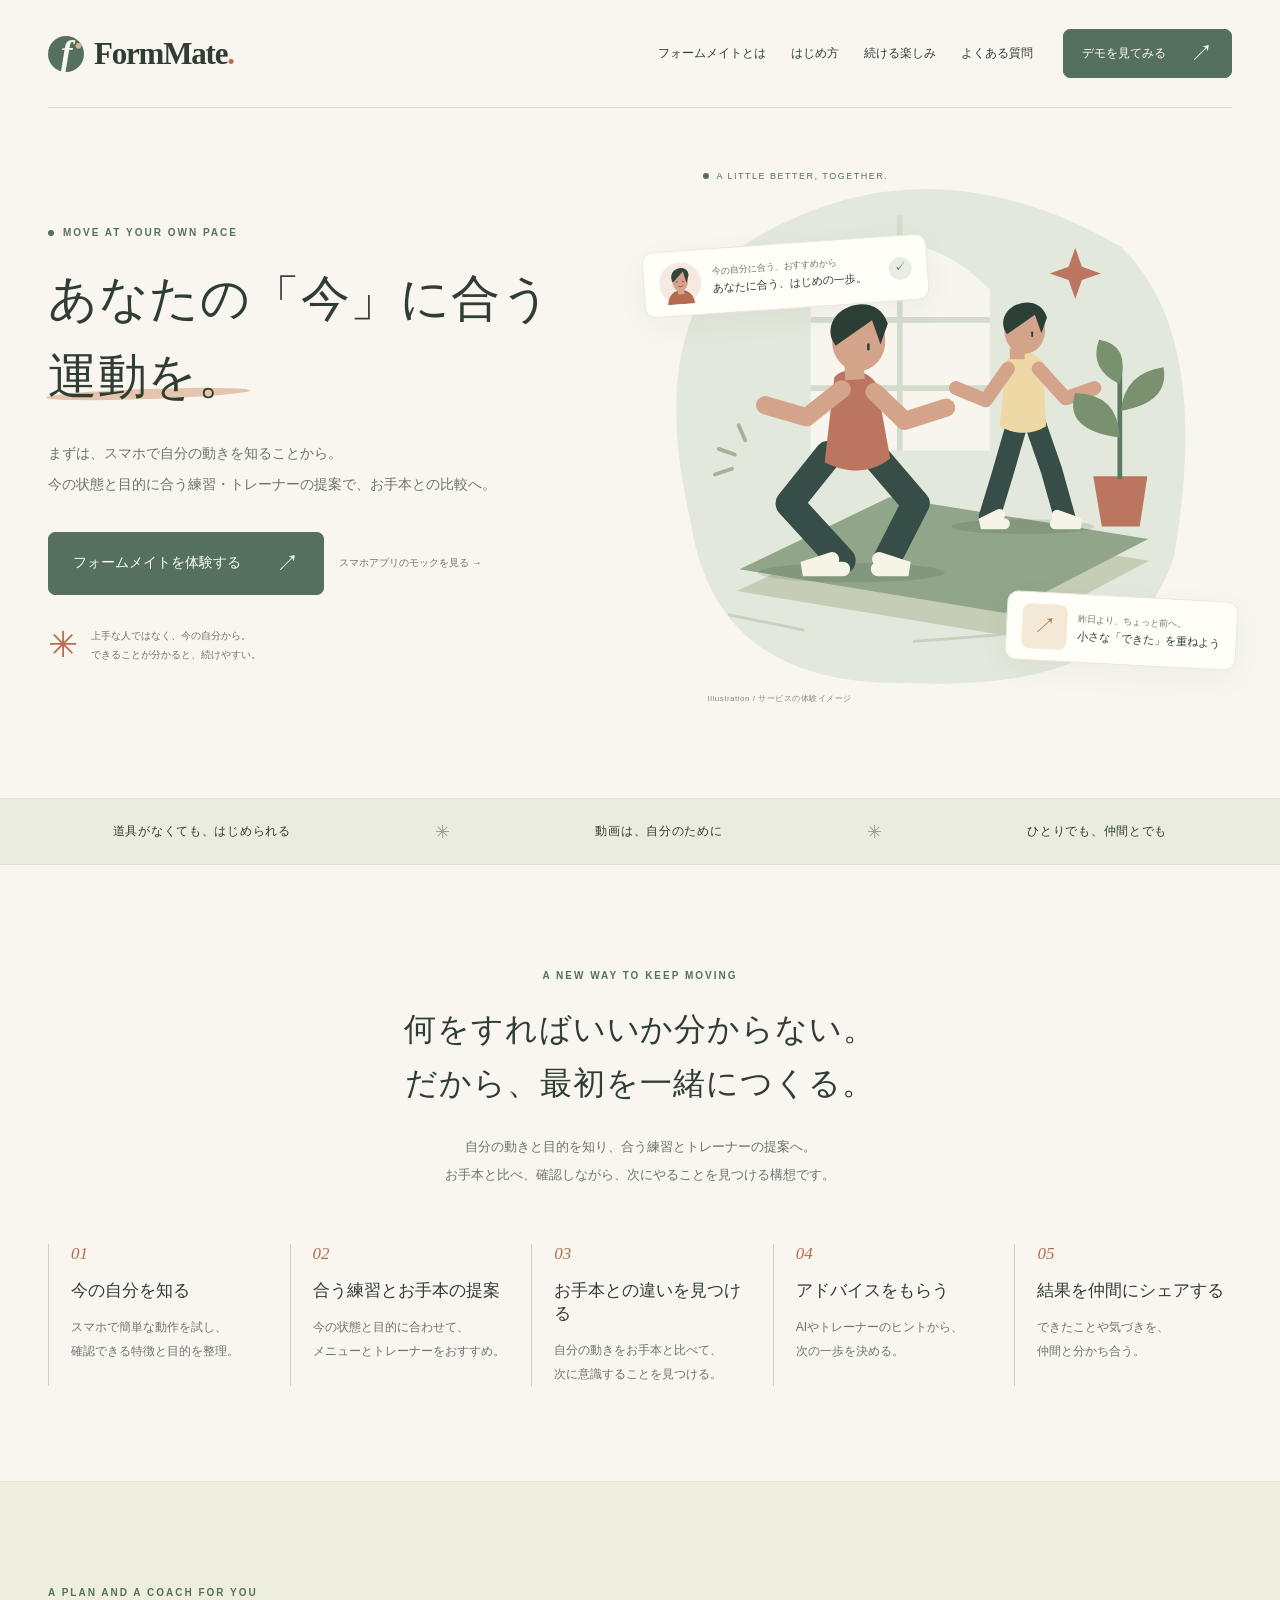
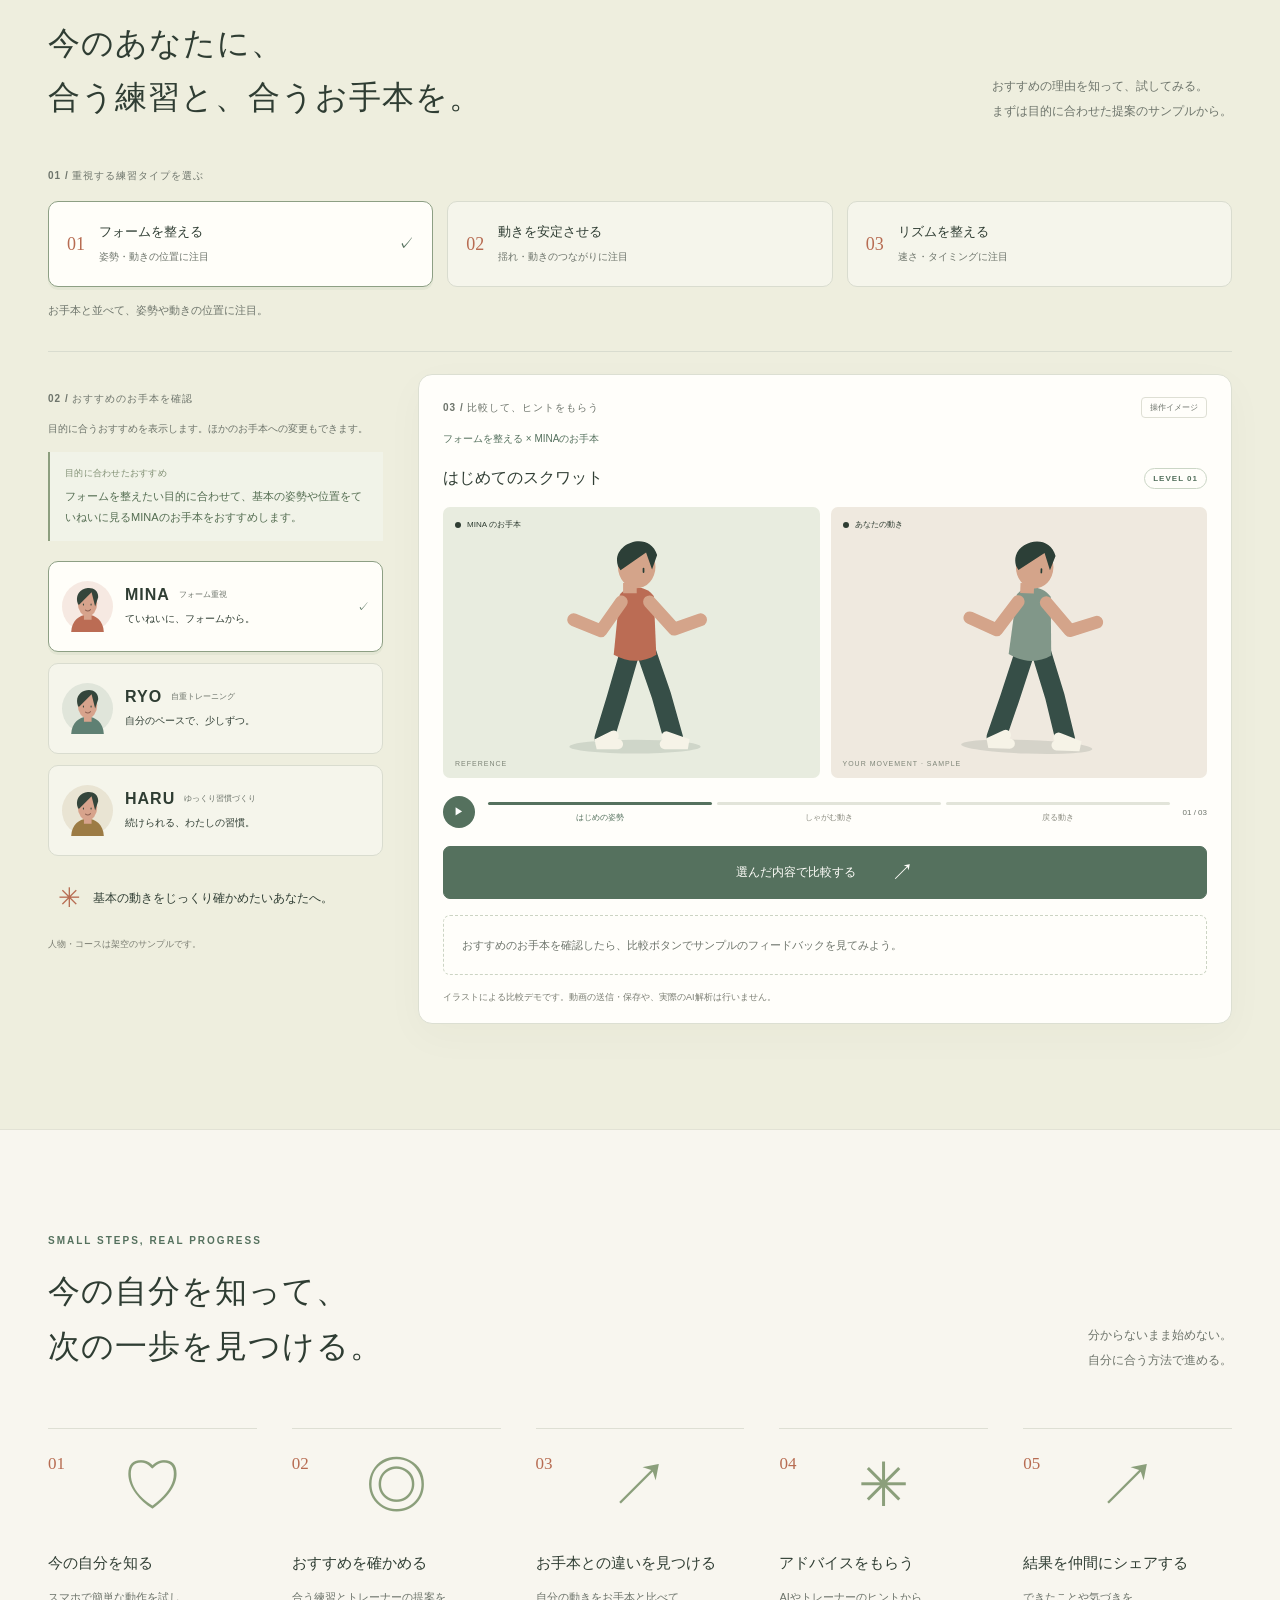
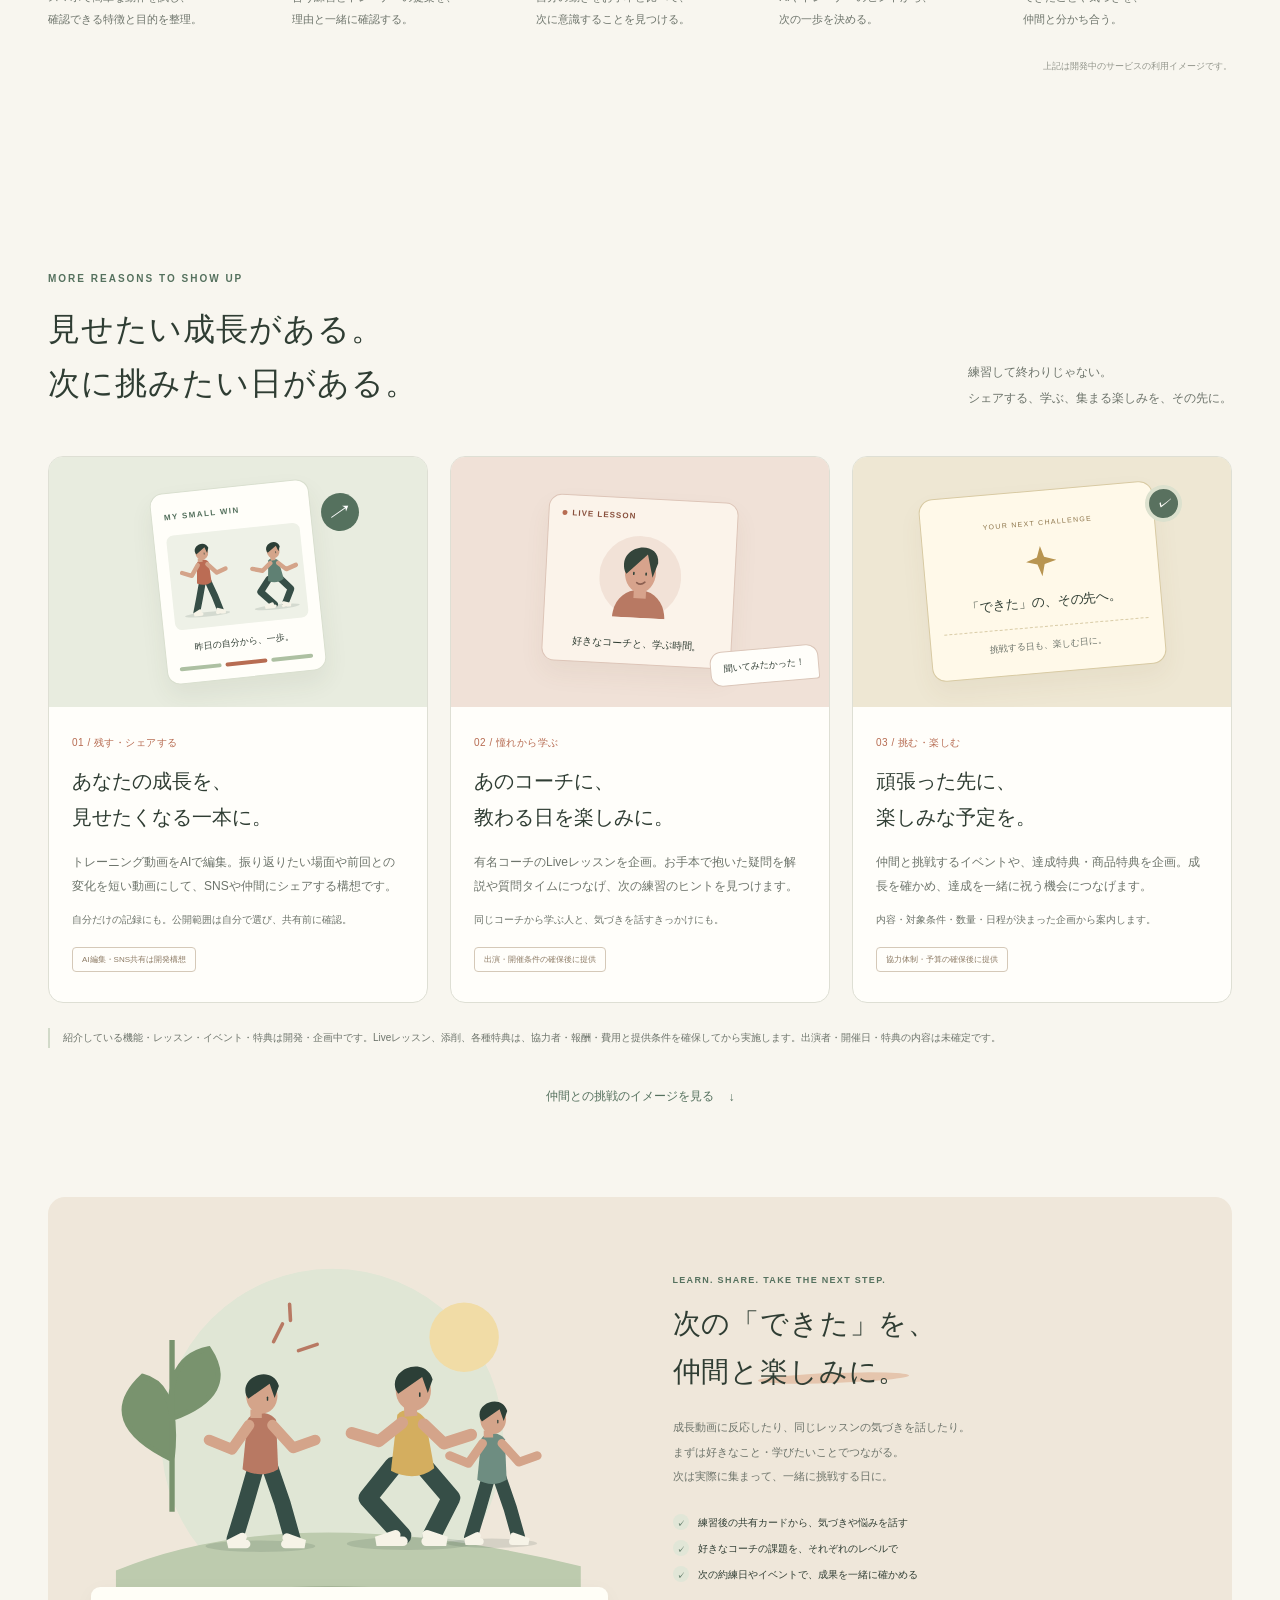
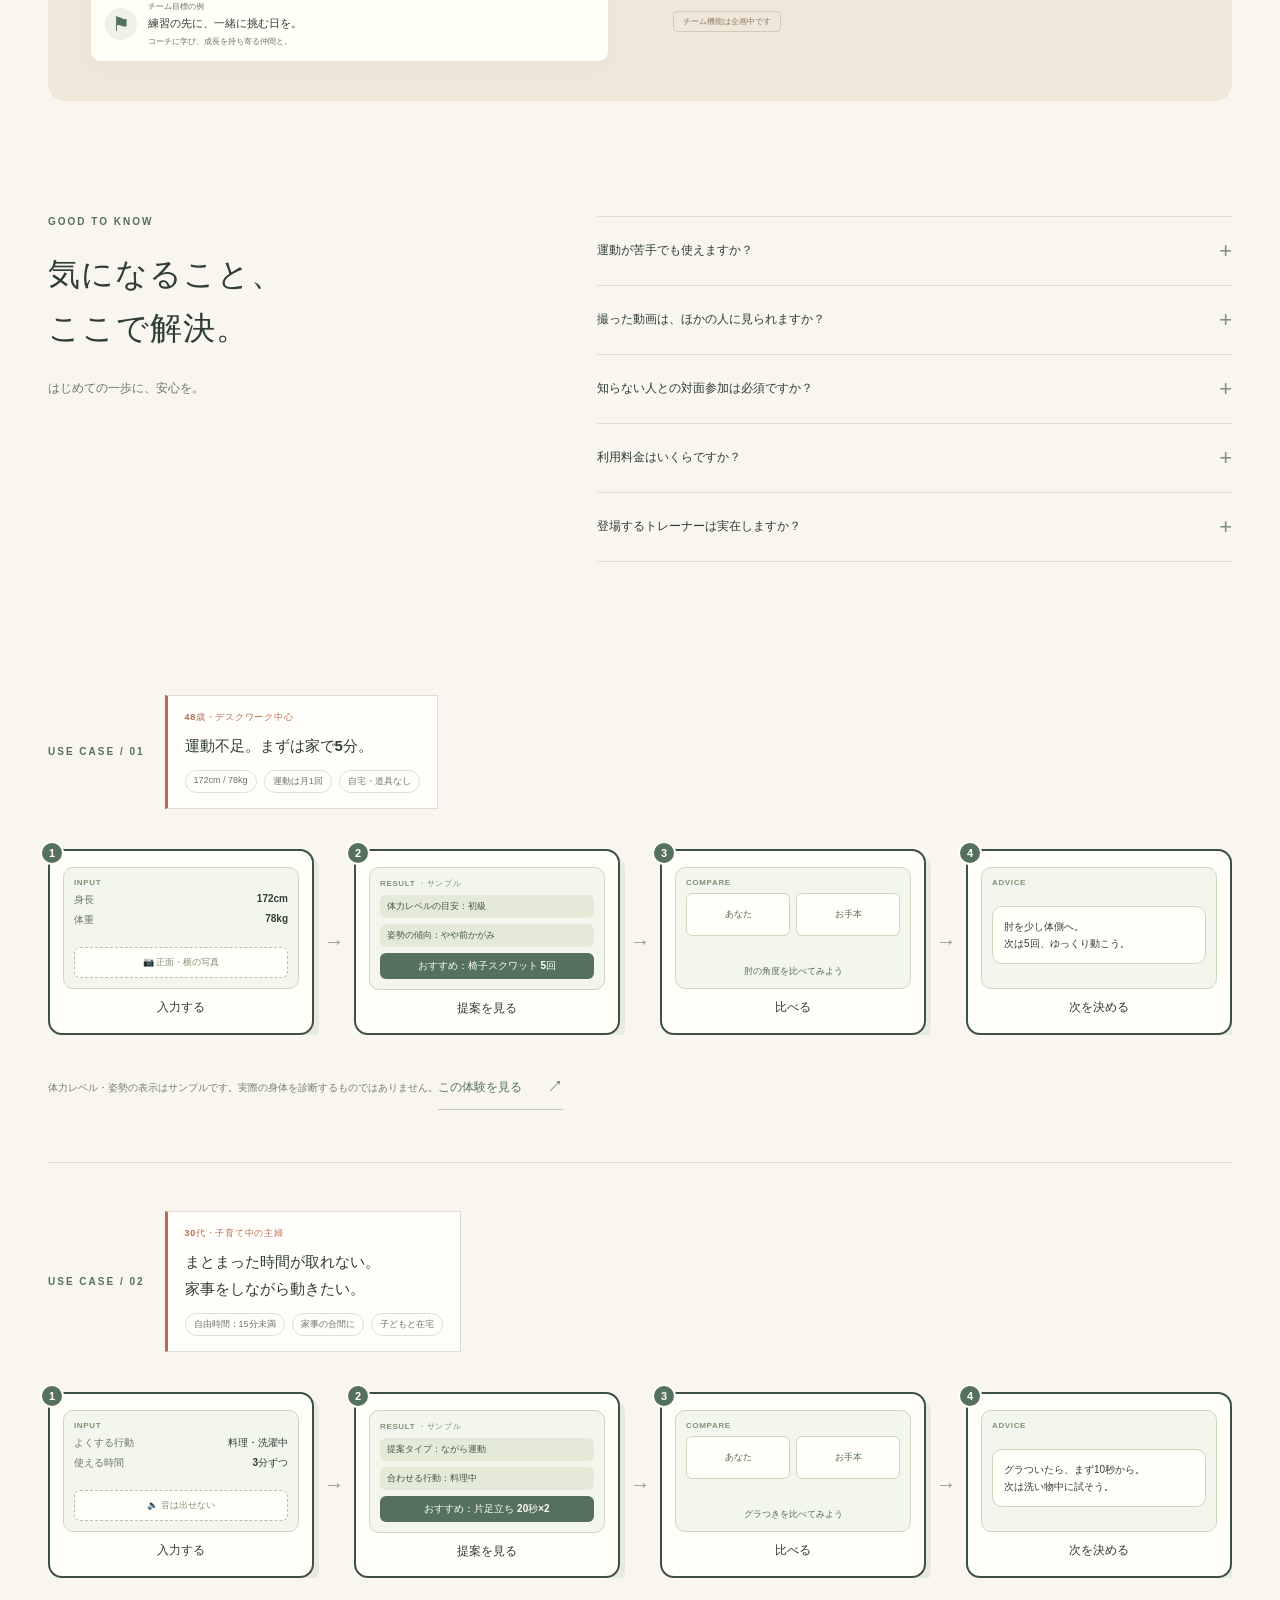
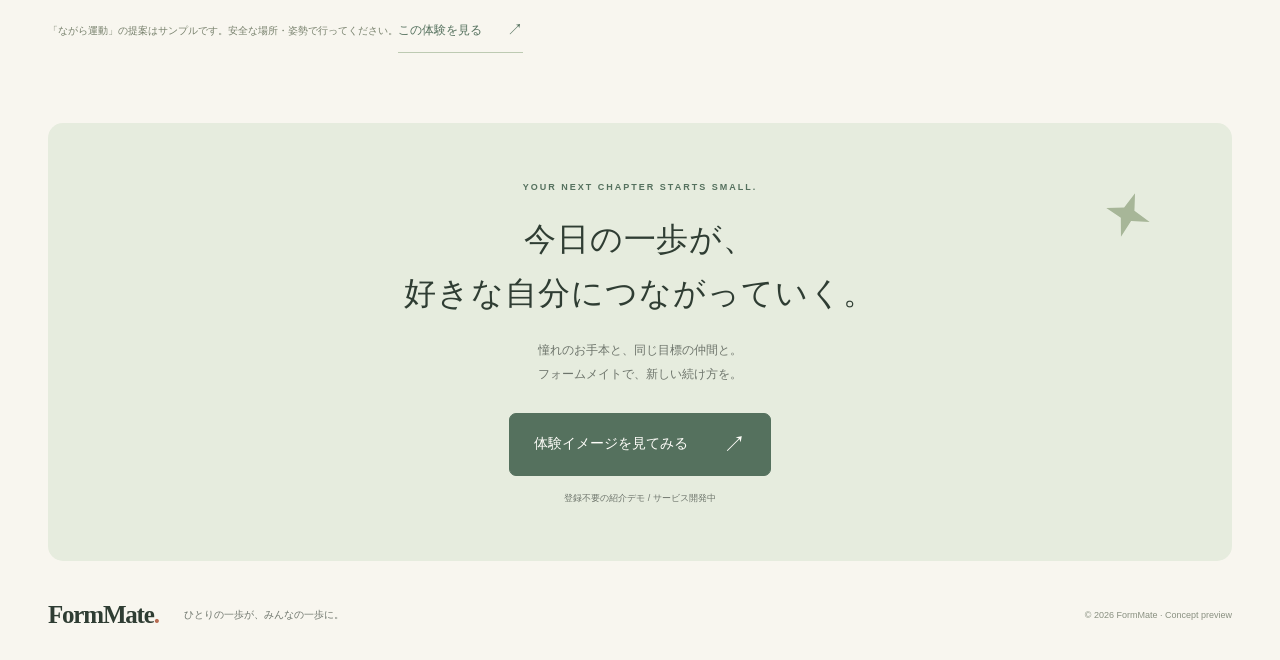
==== commit 71aed79d: "Move use cases to bottom, add stay-at-home mom use case, fix clipped comic numbers" ====
--- a/index.html
+++ b/index.html
@@ -10,8 +10,8 @@
   <link rel="stylesheet" href="./styles.css">
   <link rel="stylesheet" href="./practice.css">
   <link rel="stylesheet" href="./motivation.css">
-  <link rel="stylesheet" href="./assessment.css?v=20261106-result-screens">
-  <script type="module" src="./app.mjs?v=20261106-result-screens"></script>
+  <link rel="stylesheet" href="./assessment.css?v=20261106-number-fix">
+  <script type="module" src="./app.mjs?v=20261106-number-fix"></script>
 </head>
 <body>
   <a class="skip-link" href="#main" data-testid="skip-link">本文へ移動</a>
@@ -67,47 +67,6 @@
         <div class="feature-line flow-steps"><article><span class="feature-number">01</span><h3>今の自分を知る</h3><p>スマホで簡単な動作を試し、<br>確認できる特徴と目的を整理。</p></article><article><span class="feature-number">02</span><h3>合う練習とお手本の提案</h3><p>今の状態と目的に合わせて、<br>メニューとトレーナーをおすすめ。</p></article><article><span class="feature-number">03</span><h3>お手本との違いを見つける</h3><p>自分の動きをお手本と比べて、<br>次に意識することを見つける。</p></article><article><span class="feature-number">04</span><h3>アドバイスをもらう</h3><p>AIやトレーナーのヒントから、<br>次の一歩を決める。</p></article><article><span class="feature-number">05</span><h3>結果を仲間にシェアする</h3><p>できたことや気づきを、<br>仲間と分かち合う。</p></article></div>
     </section>
 
-    <section id="self-check" class="self-check-section wrap" aria-label="ユースケース：48歳男性の最初の5分">
-      <div class="self-check-layout">
-        <div class="self-check-intro"><p class="eyebrow">USE CASE / 01</p><div class="scenario-card"><span>48歳・デスクワーク中心</span><strong>運動不足。まずは家で5分。</strong><div class="scenario-profile"><span>172cm / 78kg</span><span>運動は月1回</span><span>自宅・道具なし</span></div></div></div>
-        <ol class="comic-strip" aria-label="FormMateの使い方を4コマで表した例">
-          <li class="comic-panel"><span class="comic-number">1</span>
-            <div class="panel-screen input-screen"><span class="screen-label">INPUT</span>
-              <div class="screen-row"><span>身長</span><strong>172cm</strong></div>
-              <div class="screen-row"><span>体重</span><strong>78kg</strong></div>
-              <div class="screen-photo">📷 正面・横の写真</div>
-            </div>
-            <strong class="panel-caption">入力する</strong>
-          </li>
-          <li class="comic-arrow" aria-hidden="true">→</li>
-          <li class="comic-panel"><span class="comic-number">2</span>
-            <div class="panel-screen result-screen"><span class="screen-label">RESULT ・サンプル</span>
-              <div class="screen-badge">体力レベルの目安：初級</div>
-              <div class="screen-badge">姿勢の傾向：やや前かがみ</div>
-              <div class="screen-recommend">おすすめ：椅子スクワット 5回</div>
-            </div>
-            <strong class="panel-caption">提案を見る</strong>
-          </li>
-          <li class="comic-arrow" aria-hidden="true">→</li>
-          <li class="comic-panel"><span class="comic-number">3</span>
-            <div class="panel-screen compare-screen"><span class="screen-label">COMPARE</span>
-              <div class="compare-row"><div class="compare-thumb">あなた</div><div class="compare-thumb">お手本</div></div>
-              <div class="compare-note">肘の角度を比べてみよう</div>
-            </div>
-            <strong class="panel-caption">比べる</strong>
-          </li>
-          <li class="comic-arrow" aria-hidden="true">→</li>
-          <li class="comic-panel"><span class="comic-number">4</span>
-            <div class="panel-screen advice-screen"><span class="screen-label">ADVICE</span>
-              <div class="advice-bubble">肘を少し体側へ。<br>次は5回、ゆっくり動こう。</div>
-            </div>
-            <strong class="panel-caption">次を決める</strong>
-          </li>
-        </ol>
-        <p class="self-check-concept">体力レベル・姿勢の表示はサンプルです。実際の身体を診断するものではありません。<a class="self-check-cta" href="#demo" data-testid="self-check-demo">この体験を見る <span aria-hidden="true">↗</span></a></p>
-      </div>
-    </section>
-
     <section id="demo" class="demo-section section" aria-labelledby="demo-title">
       <div class="wrap"><div class="section-top"><div><p class="eyebrow">A PLAN AND A COACH FOR YOU</p><h2 id="demo-title">今のあなたに、<br>合う練習と、合うお手本を。</h2></div><p class="section-side-note">おすすめの理由を知って、試してみる。<br>まずは目的に合わせた提案のサンプルから。</p></div>
       <div class="practice-panel">
@@ -172,6 +131,85 @@
 
     <section id="faq" class="section wrap faq-section" aria-labelledby="faq-title"><div><p class="eyebrow">GOOD TO KNOW</p><h2 id="faq-title">気になること、<br>ここで解決。</h2><p class="section-side-note">はじめての一歩に、安心を。</p></div><div class="faq-list"><details><summary data-testid="faq-beginner">運動が苦手でも使えますか？<span aria-hidden="true">+</span></summary><p>初心者が自分のペースで始められるサービスを目指しています。今のレベルに合うお手本を選び、小さな課題から取り組む構想です。</p></details><details><summary data-testid="faq-video">撮った動画は、ほかの人に見られますか？<span aria-hidden="true">+</span></summary><p>このページは紹介デモのため、動画を撮影・送信・保存する機能はありません。正式なサービスでは、動画や評価を誰に共有するかを自分で選べる設計を検討しています。</p></details><details><summary data-testid="faq-team">知らない人との対面参加は必須ですか？<span aria-hidden="true">+</span></summary><p>一人での練習も、知り合いや新しい仲間とのチーム活動も想定しています。対面活動の参加方式やルールは検討中です。このページで募集や予約は受け付けていません。</p></details><details><summary data-testid="faq-price">利用料金はいくらですか？<span aria-hidden="true">+</span></summary><p>料金はまだ確定していません。このページのデモは登録不要・無料で操作できます。実際のAI解析やトレーナーの添削は含まれません。</p></details><details><summary data-testid="faq-trainer">登場するトレーナーは実在しますか？<span aria-hidden="true">+</span></summary><p>デモ内の人物・コース・評価は、体験を伝えるための架空のサンプルです。実在するトレーナーとの契約・提携・推薦を示すものではありません。</p></details></div></section>
 
+    <section id="self-check" class="self-check-section wrap" aria-label="ユースケース">
+      <div class="self-check-layout">
+        <div class="self-check-intro"><p class="eyebrow">USE CASE / 01</p><div class="scenario-card"><span>48歳・デスクワーク中心</span><strong>運動不足。まずは家で5分。</strong><div class="scenario-profile"><span>172cm / 78kg</span><span>運動は月1回</span><span>自宅・道具なし</span></div></div></div>
+        <ol class="comic-strip" aria-label="FormMateの使い方を4コマで表した例（48歳男性）">
+          <li class="comic-panel"><span class="comic-number">1</span>
+            <div class="panel-screen input-screen"><span class="screen-label">INPUT</span>
+              <div class="screen-row"><span>身長</span><strong>172cm</strong></div>
+              <div class="screen-row"><span>体重</span><strong>78kg</strong></div>
+              <div class="screen-photo">📷 正面・横の写真</div>
+            </div>
+            <strong class="panel-caption">入力する</strong>
+          </li>
+          <li class="comic-arrow" aria-hidden="true">→</li>
+          <li class="comic-panel"><span class="comic-number">2</span>
+            <div class="panel-screen result-screen"><span class="screen-label">RESULT ・サンプル</span>
+              <div class="screen-badge">体力レベルの目安：初級</div>
+              <div class="screen-badge">姿勢の傾向：やや前かがみ</div>
+              <div class="screen-recommend">おすすめ：椅子スクワット 5回</div>
+            </div>
+            <strong class="panel-caption">提案を見る</strong>
+          </li>
+          <li class="comic-arrow" aria-hidden="true">→</li>
+          <li class="comic-panel"><span class="comic-number">3</span>
+            <div class="panel-screen compare-screen"><span class="screen-label">COMPARE</span>
+              <div class="compare-row"><div class="compare-thumb">あなた</div><div class="compare-thumb">お手本</div></div>
+              <div class="compare-note">肘の角度を比べてみよう</div>
+            </div>
+            <strong class="panel-caption">比べる</strong>
+          </li>
+          <li class="comic-arrow" aria-hidden="true">→</li>
+          <li class="comic-panel"><span class="comic-number">4</span>
+            <div class="panel-screen advice-screen"><span class="screen-label">ADVICE</span>
+              <div class="advice-bubble">肘を少し体側へ。<br>次は5回、ゆっくり動こう。</div>
+            </div>
+            <strong class="panel-caption">次を決める</strong>
+          </li>
+        </ol>
+        <p class="self-check-concept">体力レベル・姿勢の表示はサンプルです。実際の身体を診断するものではありません。<a class="self-check-cta" href="#demo" data-testid="self-check-demo">この体験を見る <span aria-hidden="true">↗</span></a></p>
+      </div>
+      <div class="self-check-layout">
+        <div class="self-check-intro"><p class="eyebrow">USE CASE / 02</p><div class="scenario-card"><span>30代・子育て中の主婦</span><strong>まとまった時間が取れない。<br>家事をしながら動きたい。</strong><div class="scenario-profile"><span>自由時間：15分未満</span><span>家事の合間に</span><span>子どもと在宅</span></div></div></div>
+        <ol class="comic-strip" aria-label="FormMateの使い方を4コマで表した例（30代主婦・ながら運動）">
+          <li class="comic-panel"><span class="comic-number">1</span>
+            <div class="panel-screen input-screen"><span class="screen-label">INPUT</span>
+              <div class="screen-row"><span>よくする行動</span><strong>料理・洗濯中</strong></div>
+              <div class="screen-row"><span>使える時間</span><strong>3分ずつ</strong></div>
+              <div class="screen-photo">🔈 音は出せない</div>
+            </div>
+            <strong class="panel-caption">入力する</strong>
+          </li>
+          <li class="comic-arrow" aria-hidden="true">→</li>
+          <li class="comic-panel"><span class="comic-number">2</span>
+            <div class="panel-screen result-screen"><span class="screen-label">RESULT ・サンプル</span>
+              <div class="screen-badge">提案タイプ：ながら運動</div>
+              <div class="screen-badge">合わせる行動：料理中</div>
+              <div class="screen-recommend">おすすめ：片足立ち 20秒×2</div>
+            </div>
+            <strong class="panel-caption">提案を見る</strong>
+          </li>
+          <li class="comic-arrow" aria-hidden="true">→</li>
+          <li class="comic-panel"><span class="comic-number">3</span>
+            <div class="panel-screen compare-screen"><span class="screen-label">COMPARE</span>
+              <div class="compare-row"><div class="compare-thumb">あなた</div><div class="compare-thumb">お手本</div></div>
+              <div class="compare-note">グラつきを比べてみよう</div>
+            </div>
+            <strong class="panel-caption">比べる</strong>
+          </li>
+          <li class="comic-arrow" aria-hidden="true">→</li>
+          <li class="comic-panel"><span class="comic-number">4</span>
+            <div class="panel-screen advice-screen"><span class="screen-label">ADVICE</span>
+              <div class="advice-bubble">グラついたら、まず10秒から。<br>次は洗い物中に試そう。</div>
+            </div>
+            <strong class="panel-caption">次を決める</strong>
+          </li>
+        </ol>
+        <p class="self-check-concept">「ながら運動」の提案はサンプルです。安全な場所・姿勢で行ってください。<a class="self-check-cta" href="#demo" data-testid="self-check-demo-2">この体験を見る <span aria-hidden="true">↗</span></a></p>
+      </div>
+    </section>
+
     <section class="closing wrap"><svg viewBox="0 0 40 40" aria-hidden="true"><use href="#spark"/></svg><p class="eyebrow">YOUR NEXT CHAPTER STARTS SMALL.</p><h2>今日の一歩が、<br>好きな自分につながっていく。</h2><p>憧れのお手本と、同じ目標の仲間と。<br>フォームメイトで、新しい続け方を。</p><a class="button" href="#demo" data-testid="closing-demo">体験イメージを見てみる <span aria-hidden="true">↗</span></a><span class="quiet-label">登録不要の紹介デモ / サービス開発中</span></section>
   </main>
   <footer class="wrap site-footer"><a class="brand" href="#" data-testid="footer-brand">FormMate<span class="brand-dot">.</span></a><p>ひとりの一歩が、みんなの一歩に。</p><span>© 2026 FormMate · Concept preview</span></footer>
--- a/assessment.css
+++ b/assessment.css
@@ -9,9 +9,10 @@
 .visually-hidden{position:absolute;width:1px;height:1px;padding:0;margin:-1px;overflow:hidden;clip:rect(0,0,0,0);white-space:nowrap;border:0}
 .self-check-section{padding-top:28px;padding-bottom:70px}
 .self-check-layout{display:block}
+.self-check-layout+.self-check-layout{margin-top:52px;padding-top:48px;border-top:1px solid var(--line)}
 .self-check-intro{display:flex;align-items:center;gap:20px;flex-wrap:wrap;margin-bottom:28px}
 .self-check-intro .scenario-card{margin-top:0}
-.comic-strip{display:flex;align-items:stretch;gap:10px;list-style:none;padding:0;margin:0;overflow-x:auto}
+.comic-strip{display:flex;align-items:stretch;gap:10px;list-style:none;padding:12px 0 0 12px;margin:0 0 0 -12px;overflow-x:auto}
 .comic-panel{position:relative;flex:1;min-width:160px;padding:16px 13px;border:2px solid #3c5143;border-radius:14px;background:#fffef8;box-shadow:5px 6px 0 #b6c5a744;display:flex;flex-direction:column}
 .panel-screen{background:#f3f6ec;border:1px solid #cdd8bf;border-radius:10px;padding:10px;min-height:122px;display:flex;flex-direction:column;gap:6px;text-align:left}
 .screen-label{font-size:8px;letter-spacing:.08em;color:#7f9374;font-weight:700}
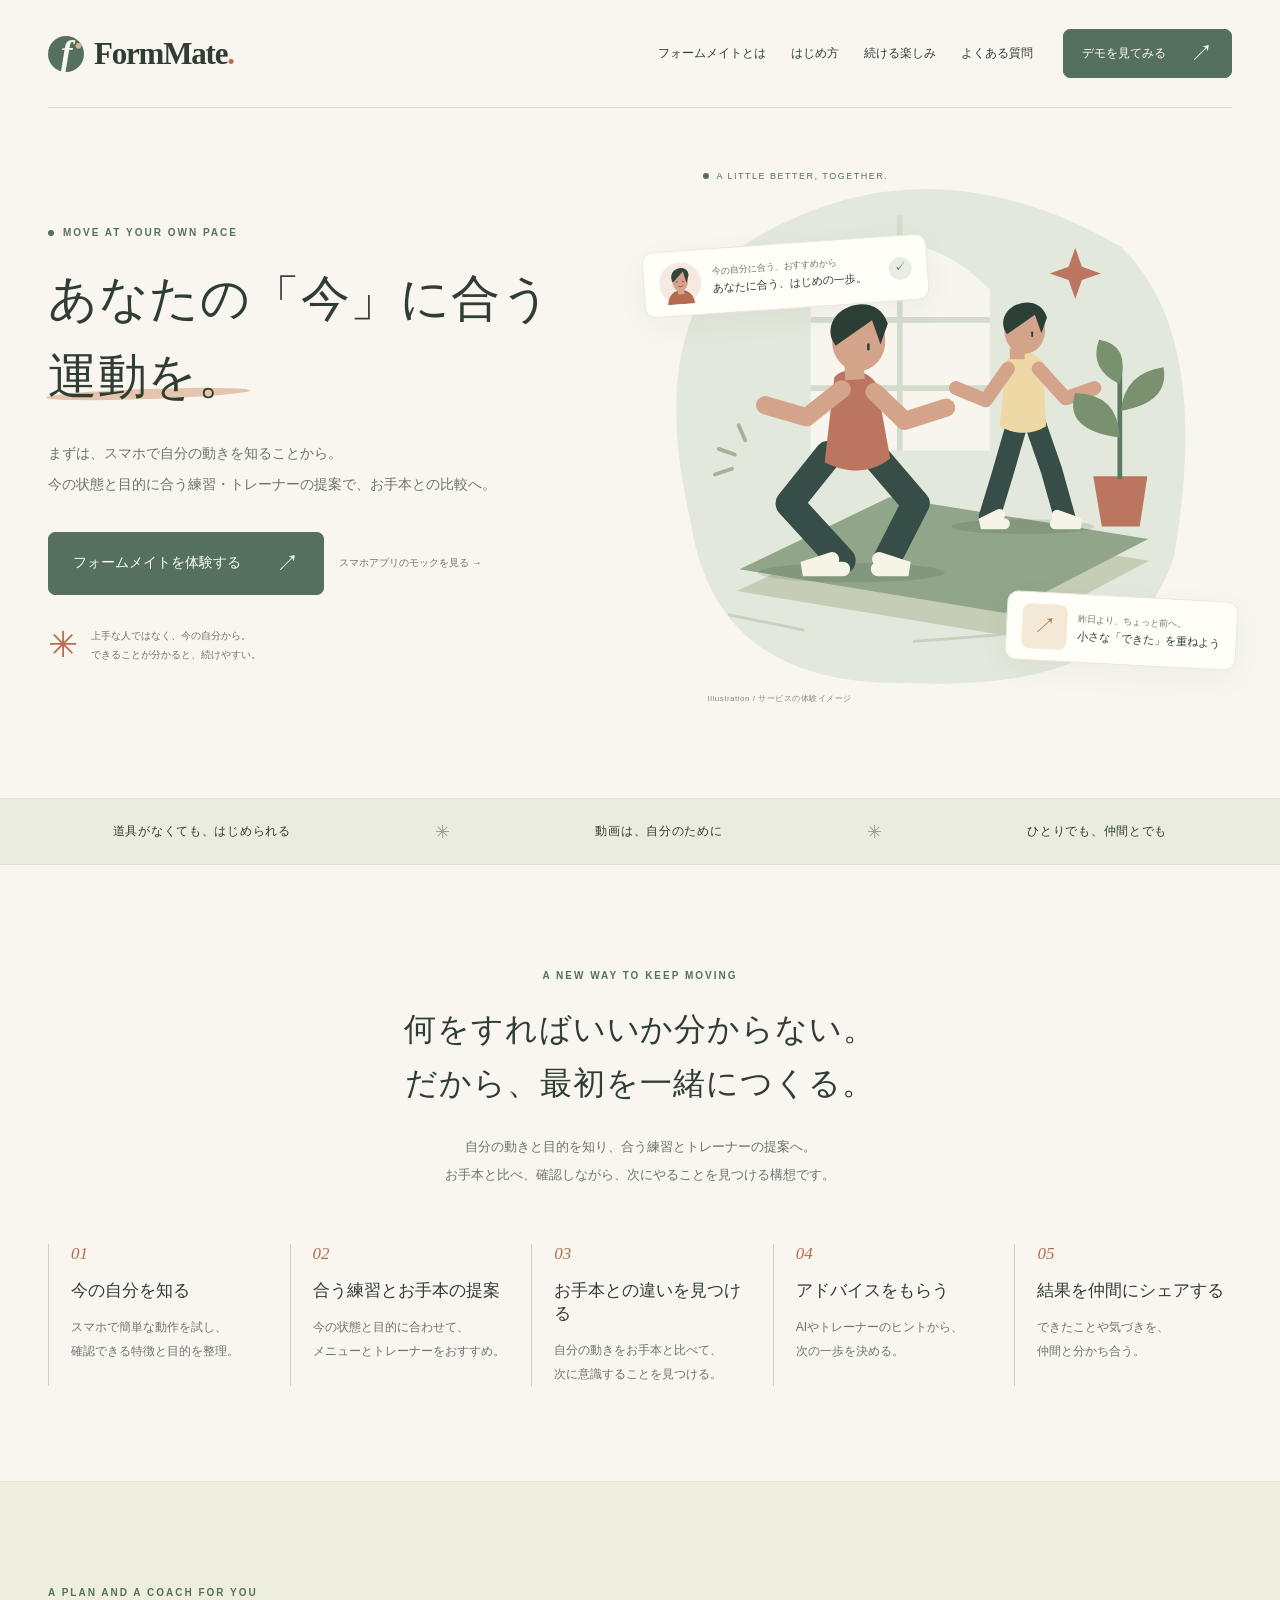
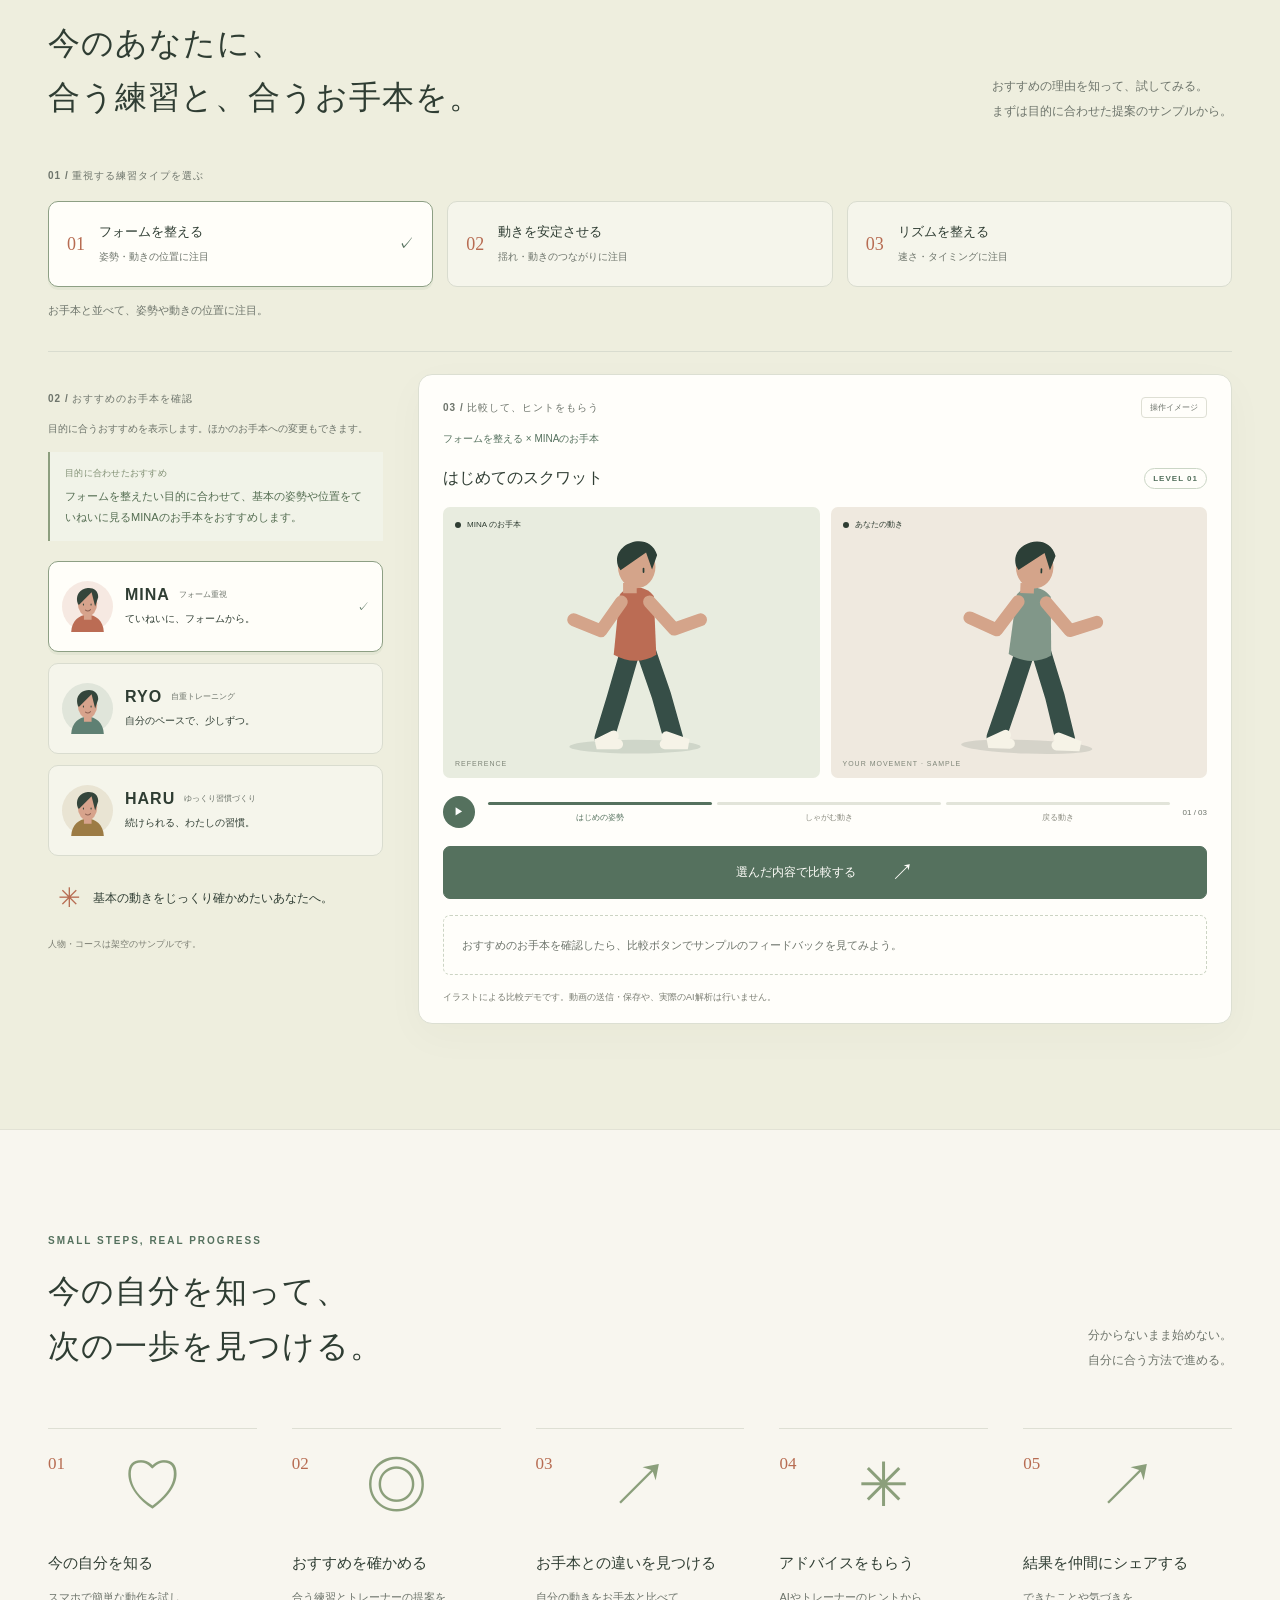
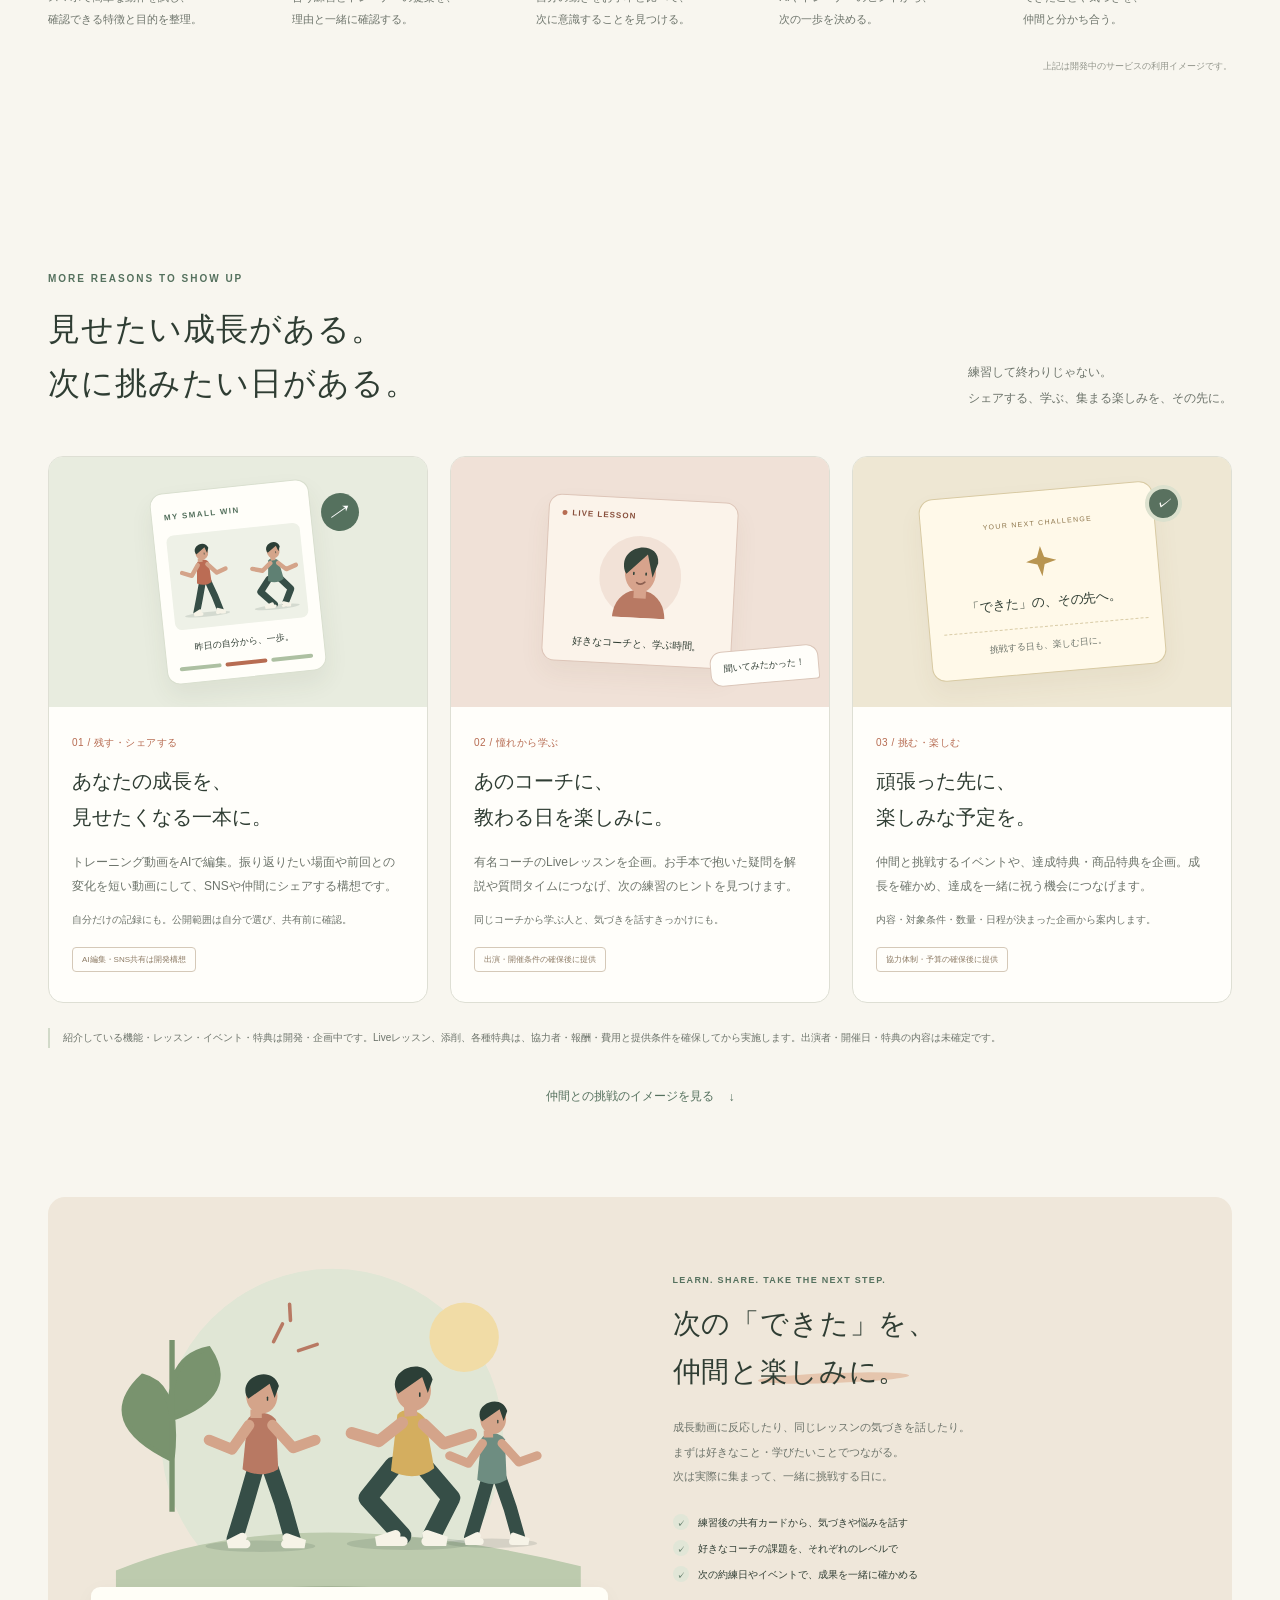
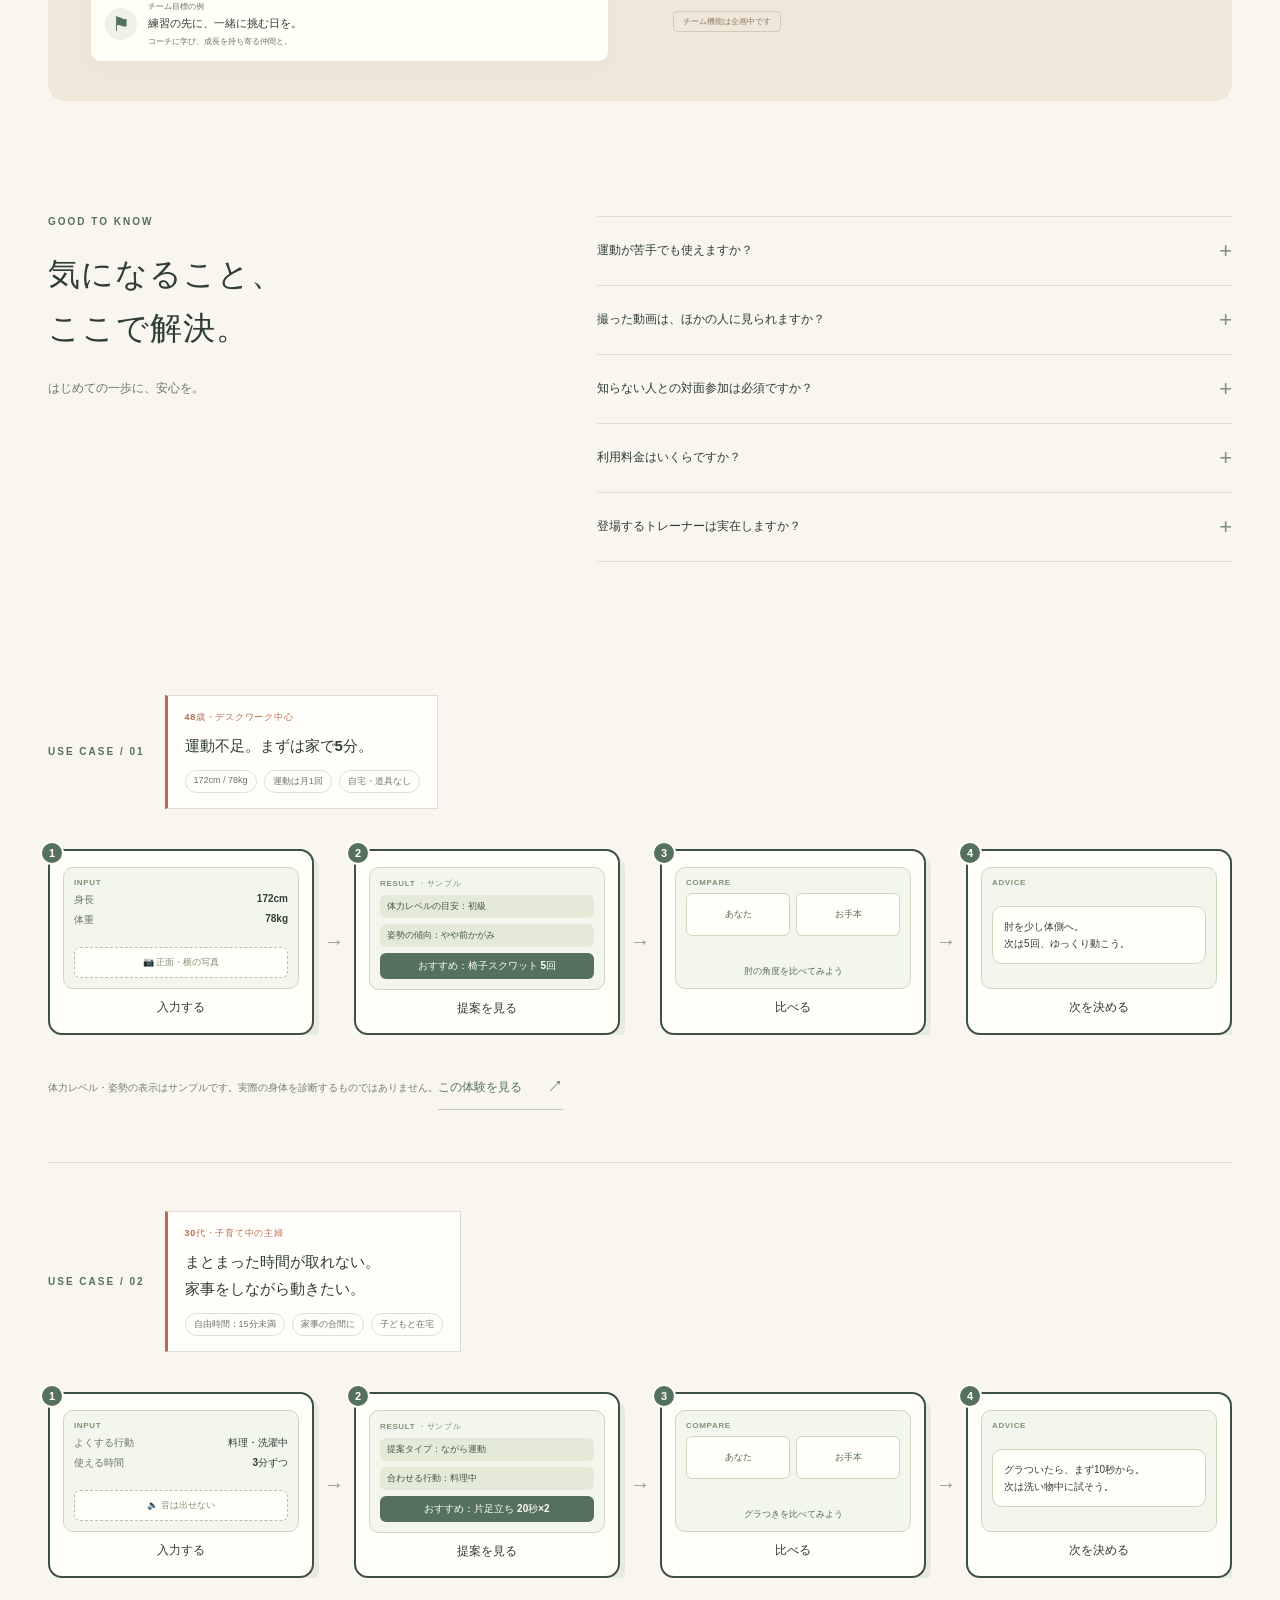
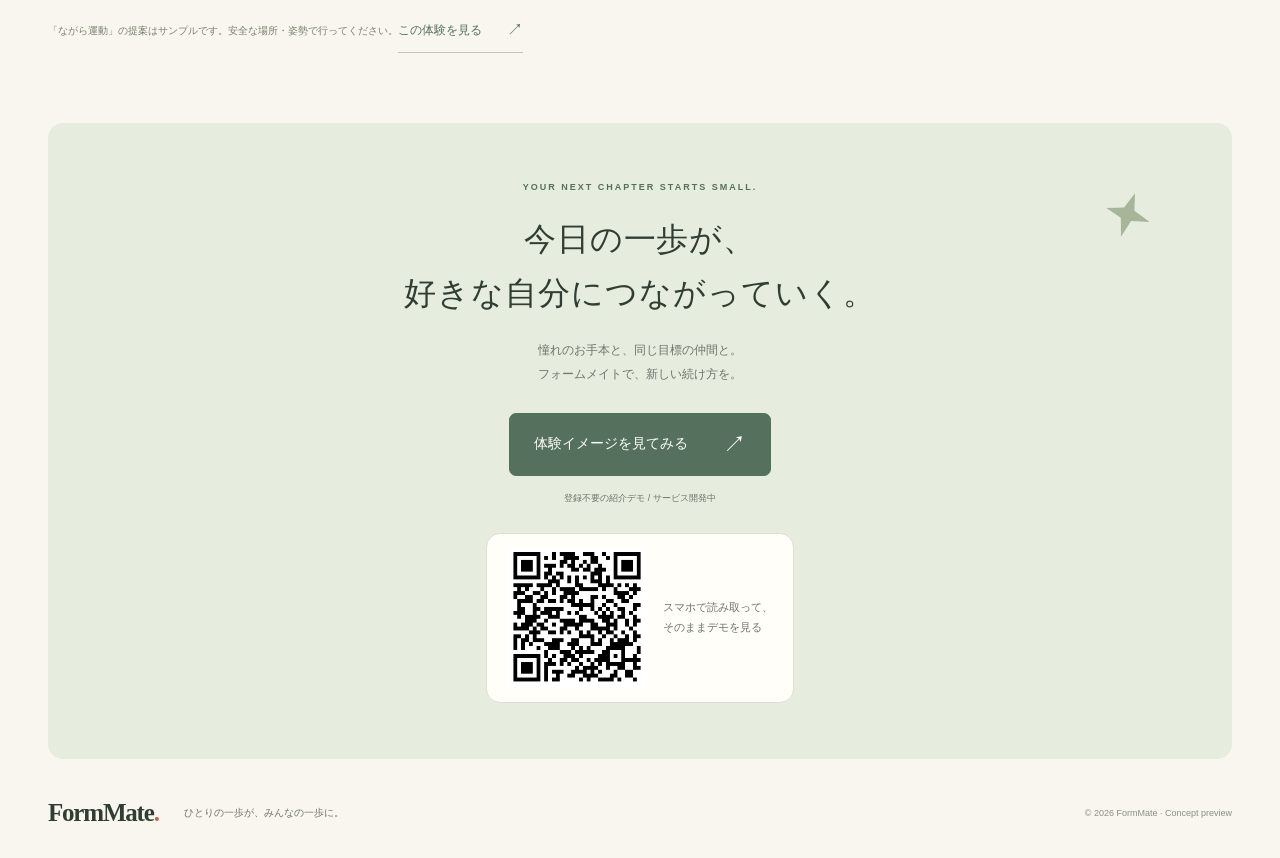
==== commit deef6c6d: "Add demo QR code to closing section" ====
--- a/index.html
+++ b/index.html
@@ -10,8 +10,8 @@
   <link rel="stylesheet" href="./styles.css">
   <link rel="stylesheet" href="./practice.css">
   <link rel="stylesheet" href="./motivation.css">
-  <link rel="stylesheet" href="./assessment.css?v=20261106-number-fix">
-  <script type="module" src="./app.mjs?v=20261106-number-fix"></script>
+  <link rel="stylesheet" href="./assessment.css?v=20261106-closing-qr">
+  <script type="module" src="./app.mjs?v=20261106-closing-qr"></script>
 </head>
 <body>
   <a class="skip-link" href="#main" data-testid="skip-link">本文へ移動</a>
@@ -210,7 +210,9 @@
       </div>
     </section>
 
-    <section class="closing wrap"><svg viewBox="0 0 40 40" aria-hidden="true"><use href="#spark"/></svg><p class="eyebrow">YOUR NEXT CHAPTER STARTS SMALL.</p><h2>今日の一歩が、<br>好きな自分につながっていく。</h2><p>憧れのお手本と、同じ目標の仲間と。<br>フォームメイトで、新しい続け方を。</p><a class="button" href="#demo" data-testid="closing-demo">体験イメージを見てみる <span aria-hidden="true">↗</span></a><span class="quiet-label">登録不要の紹介デモ / サービス開発中</span></section>
+    <section class="closing wrap"><svg viewBox="0 0 40 40" aria-hidden="true"><use href="#spark"/></svg><p class="eyebrow">YOUR NEXT CHAPTER STARTS SMALL.</p><h2>今日の一歩が、<br>好きな自分につながっていく。</h2><p>憧れのお手本と、同じ目標の仲間と。<br>フォームメイトで、新しい続け方を。</p><a class="button" href="#demo" data-testid="closing-demo">体験イメージを見てみる <span aria-hidden="true">↗</span></a><span class="quiet-label">登録不要の紹介デモ / サービス開発中</span>
+      <div class="closing-qr"><img src="./qr_demo.png" alt="スマホでFormMateのデモを開くQRコード" width="140" height="140"><span>スマホで読み取って、<br>そのままデモを見る</span></div>
+    </section>
   </main>
   <footer class="wrap site-footer"><a class="brand" href="#" data-testid="footer-brand">FormMate<span class="brand-dot">.</span></a><p>ひとりの一歩が、みんなの一歩に。</p><span>© 2026 FormMate · Concept preview</span></footer>
   <noscript><p class="noscript-note">紹介文とFAQはそのまま読めます。トレーナー切替のデモにはJavaScriptを有効にしてください。</p></noscript>
--- a/assessment.css
+++ b/assessment.css
@@ -31,3 +31,7 @@
 @media(max-width:800px){.comic-strip{flex-wrap:wrap}.comic-panel{min-width:calc(50% - 10px)}.comic-arrow{display:none}}
 @media(max-width:420px){.comic-panel{min-width:100%}}
 .self-check-copy>p:not(.eyebrow){max-width:430px}.self-check-flow{gap:6px;margin:18px 0}.self-check-flow span{padding:6px 9px;font-size:10px}.self-check-concept{margin-top:14px!important}
+.closing-qr{display:inline-flex;align-items:center;gap:16px;margin-top:28px;padding:14px 20px;border:1px solid var(--line);border-radius:14px;background:#fffef8;text-align:left}
+.closing-qr img{display:block;border-radius:6px}
+.closing-qr span{font-size:11px;line-height:1.8;color:var(--muted)}
+@media(max-width:560px){.closing-qr{display:flex;margin-inline:auto;max-width:300px}.closing-qr img{width:100px;height:100px}}
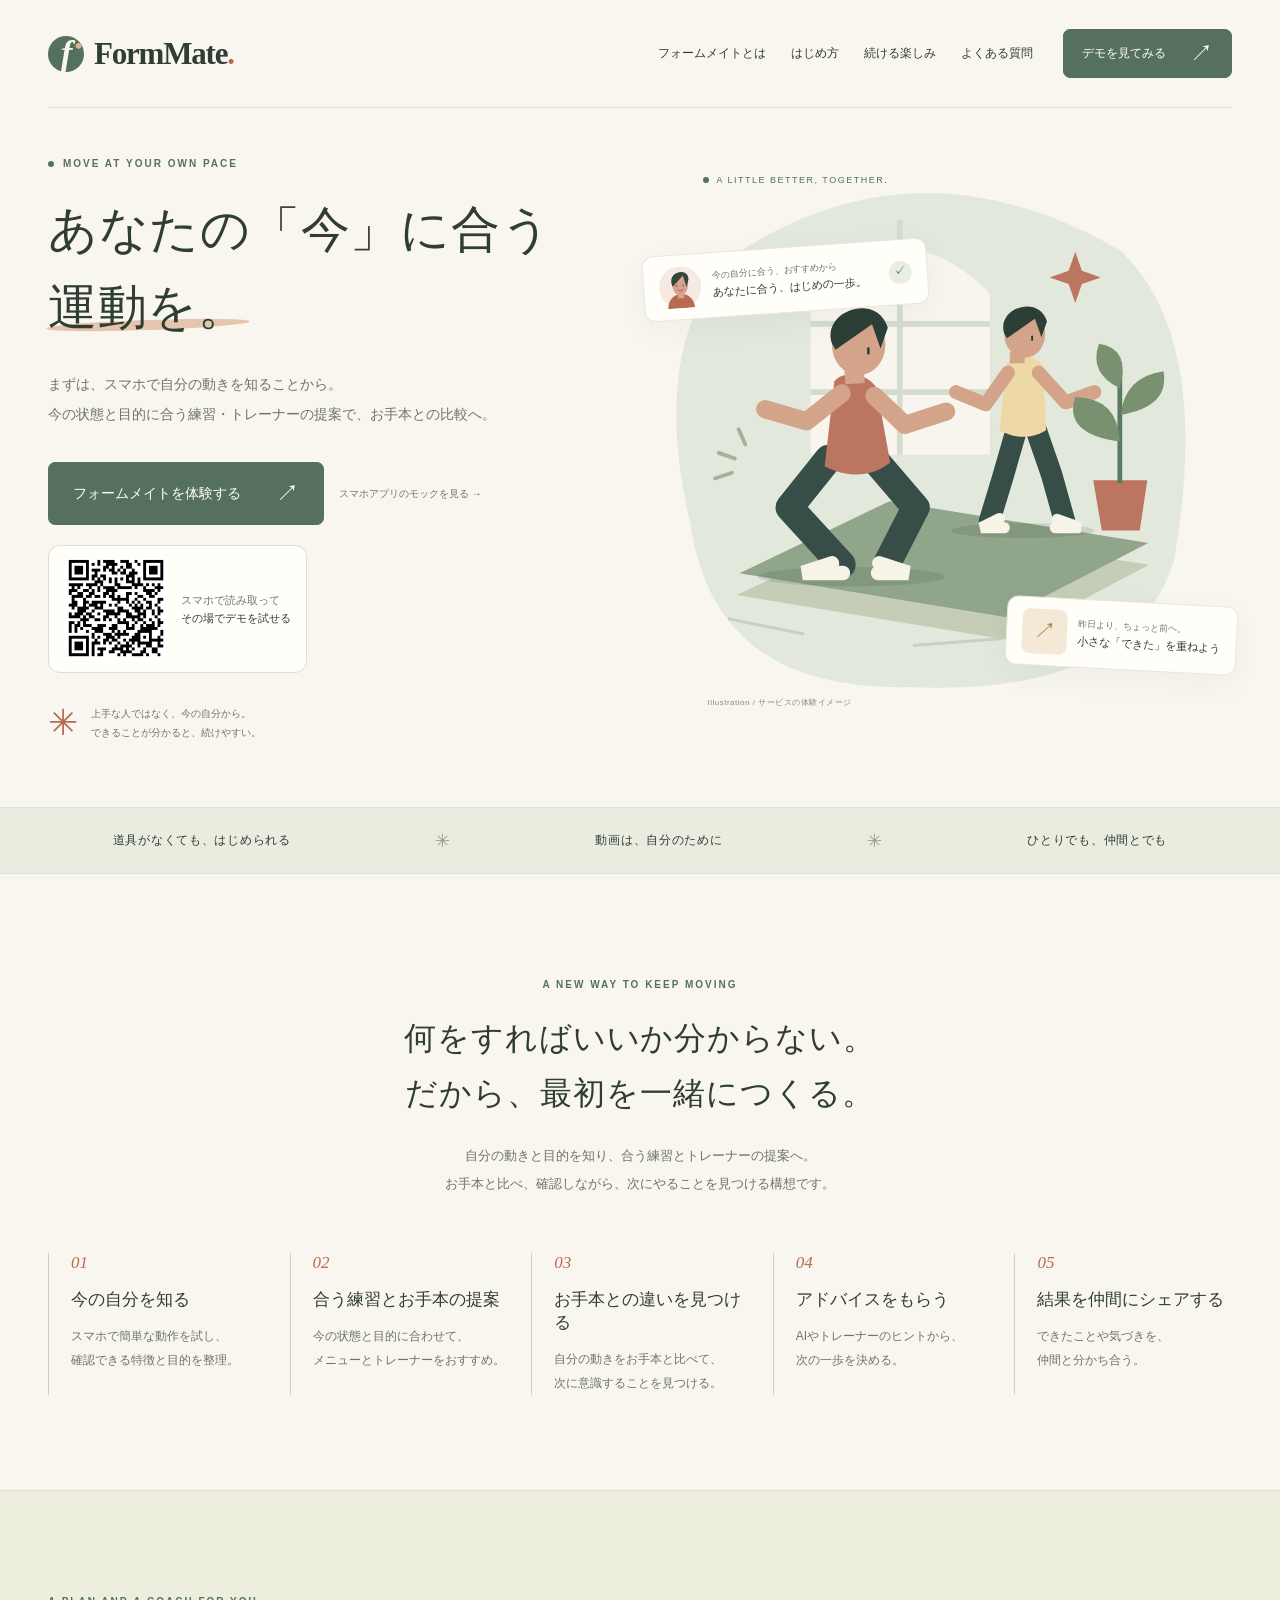
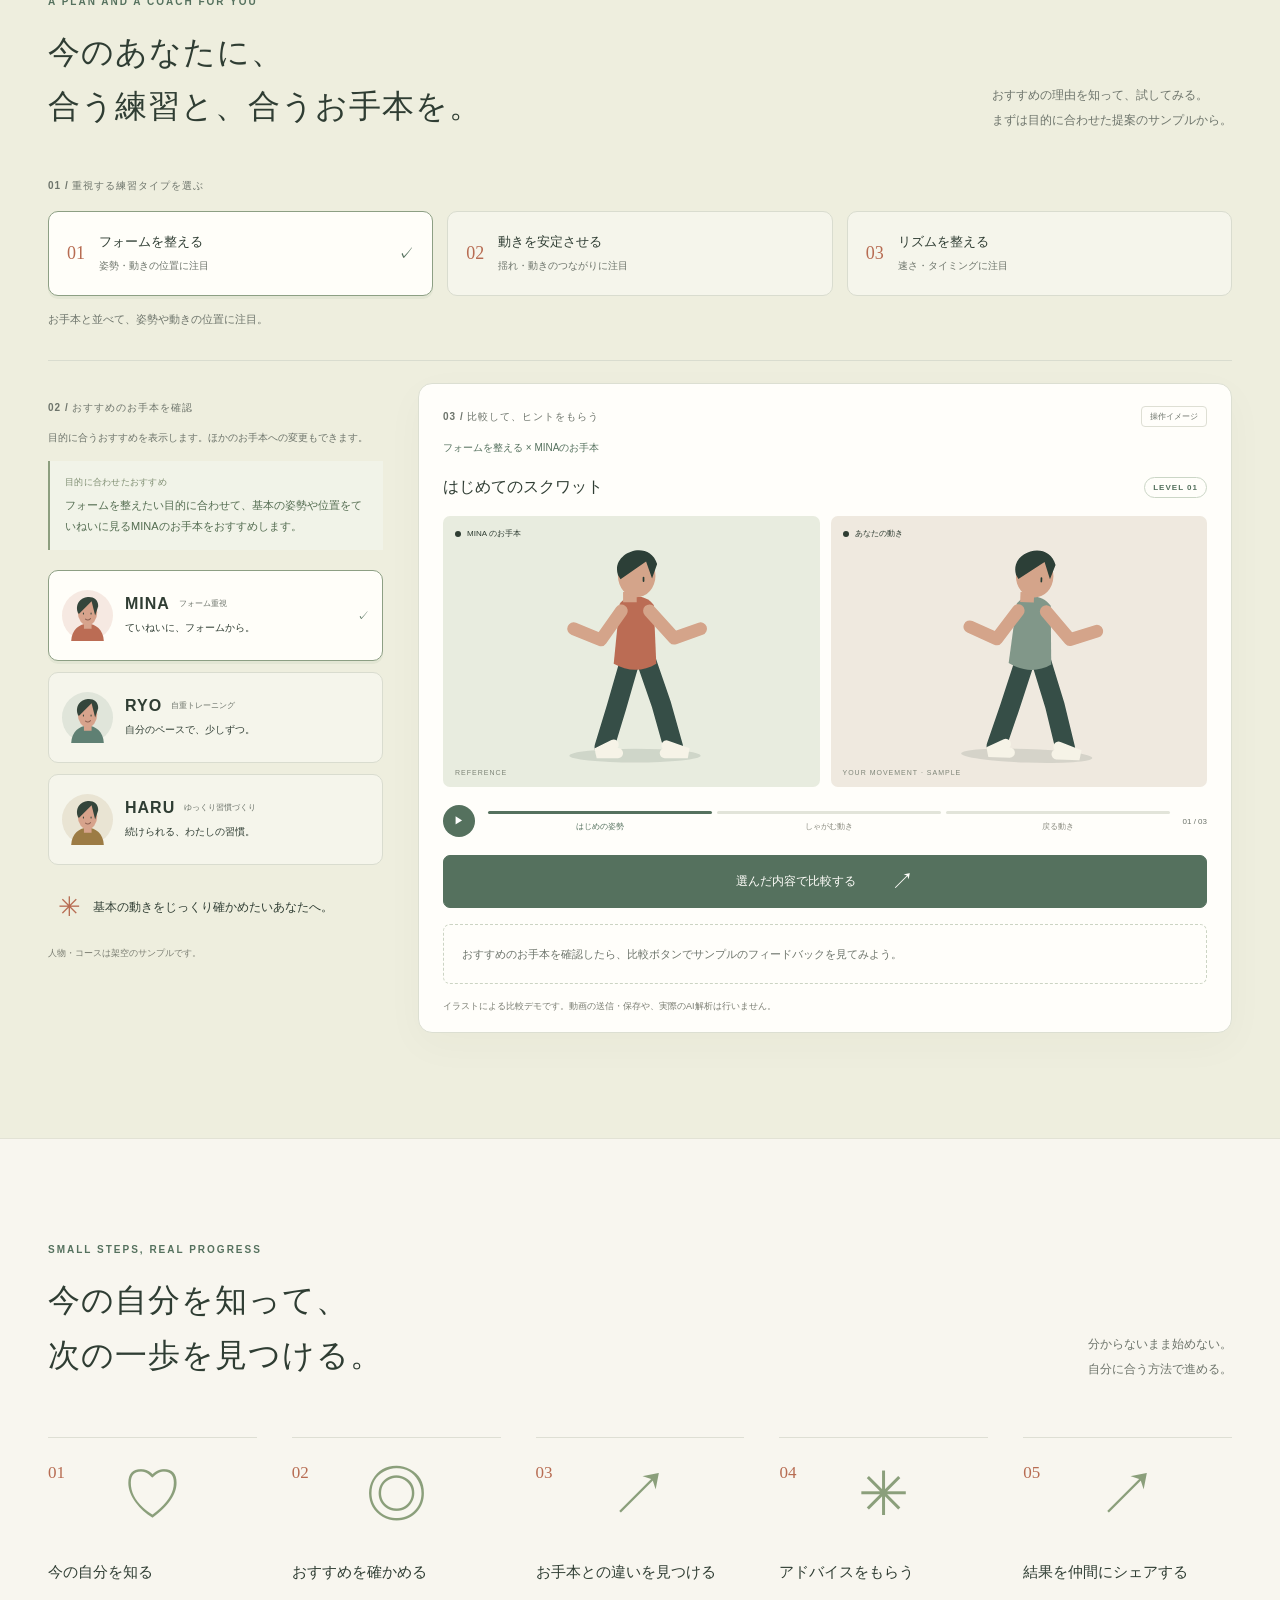
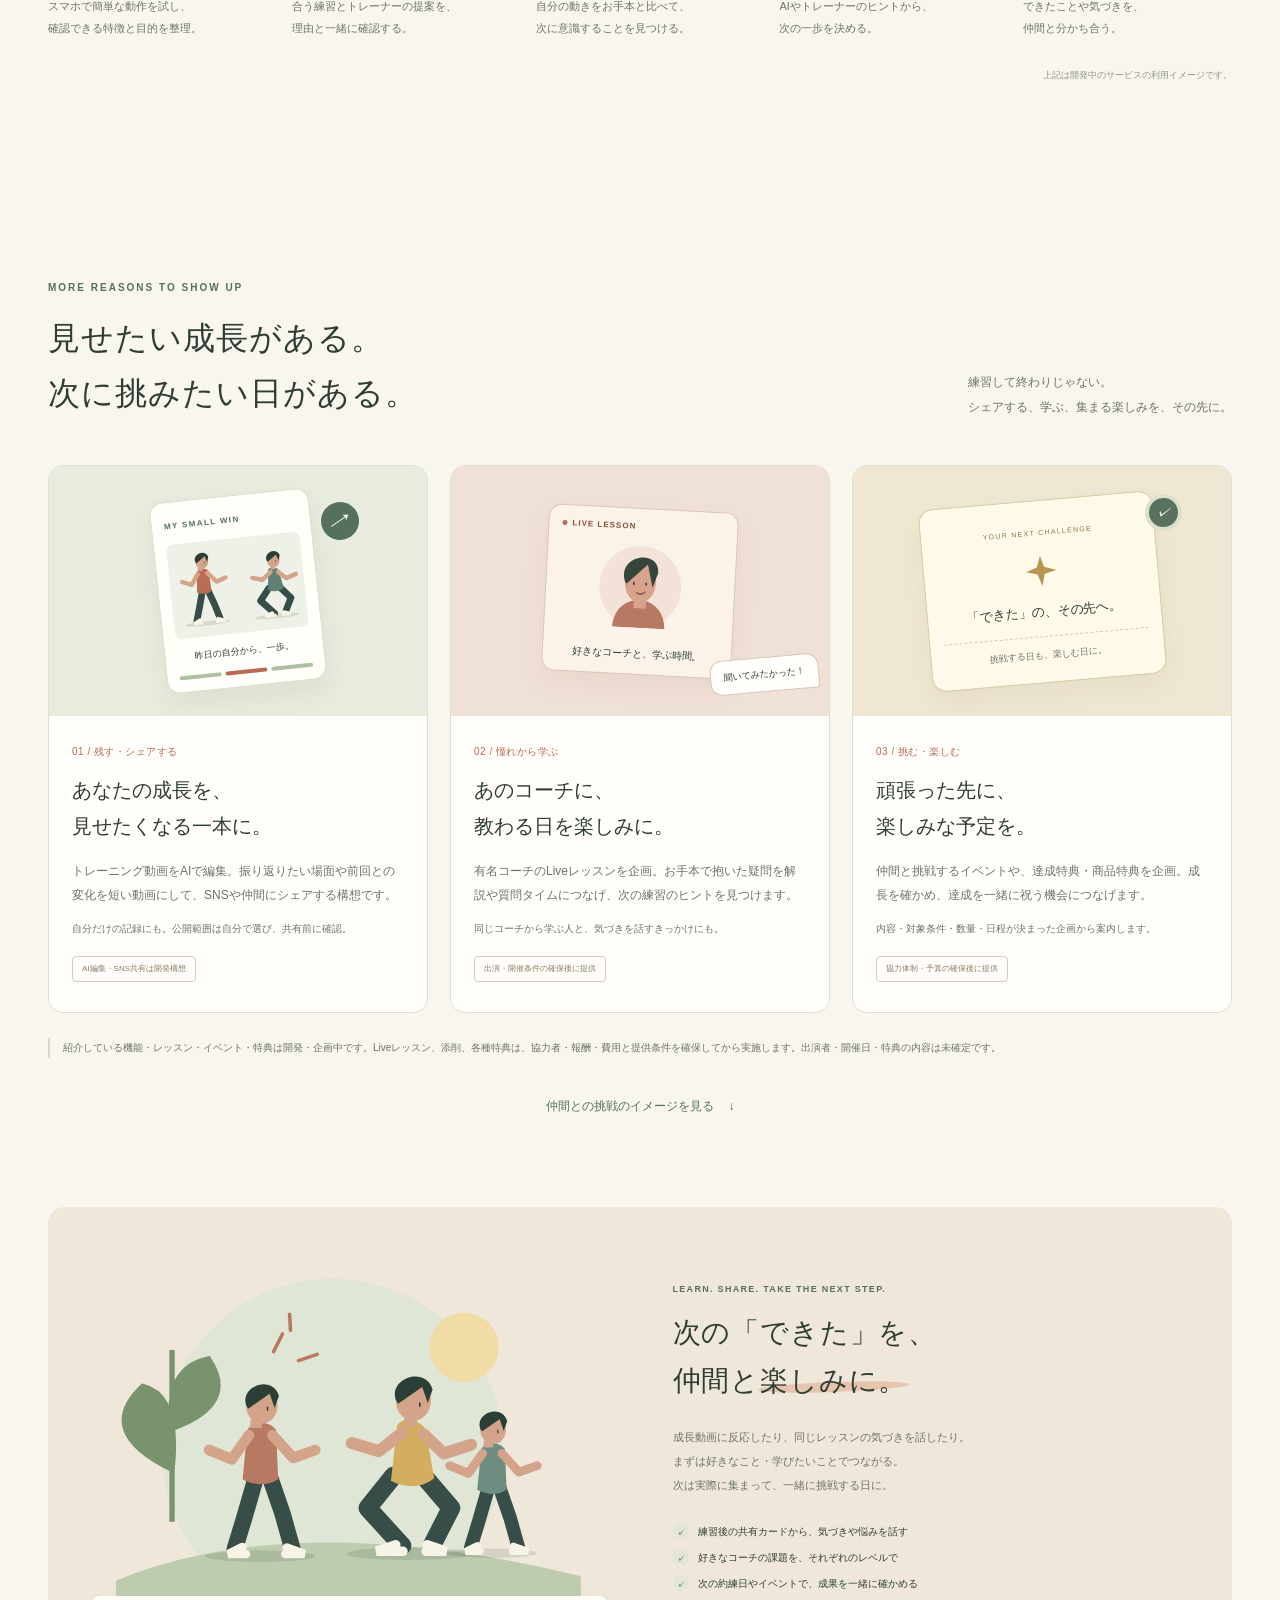
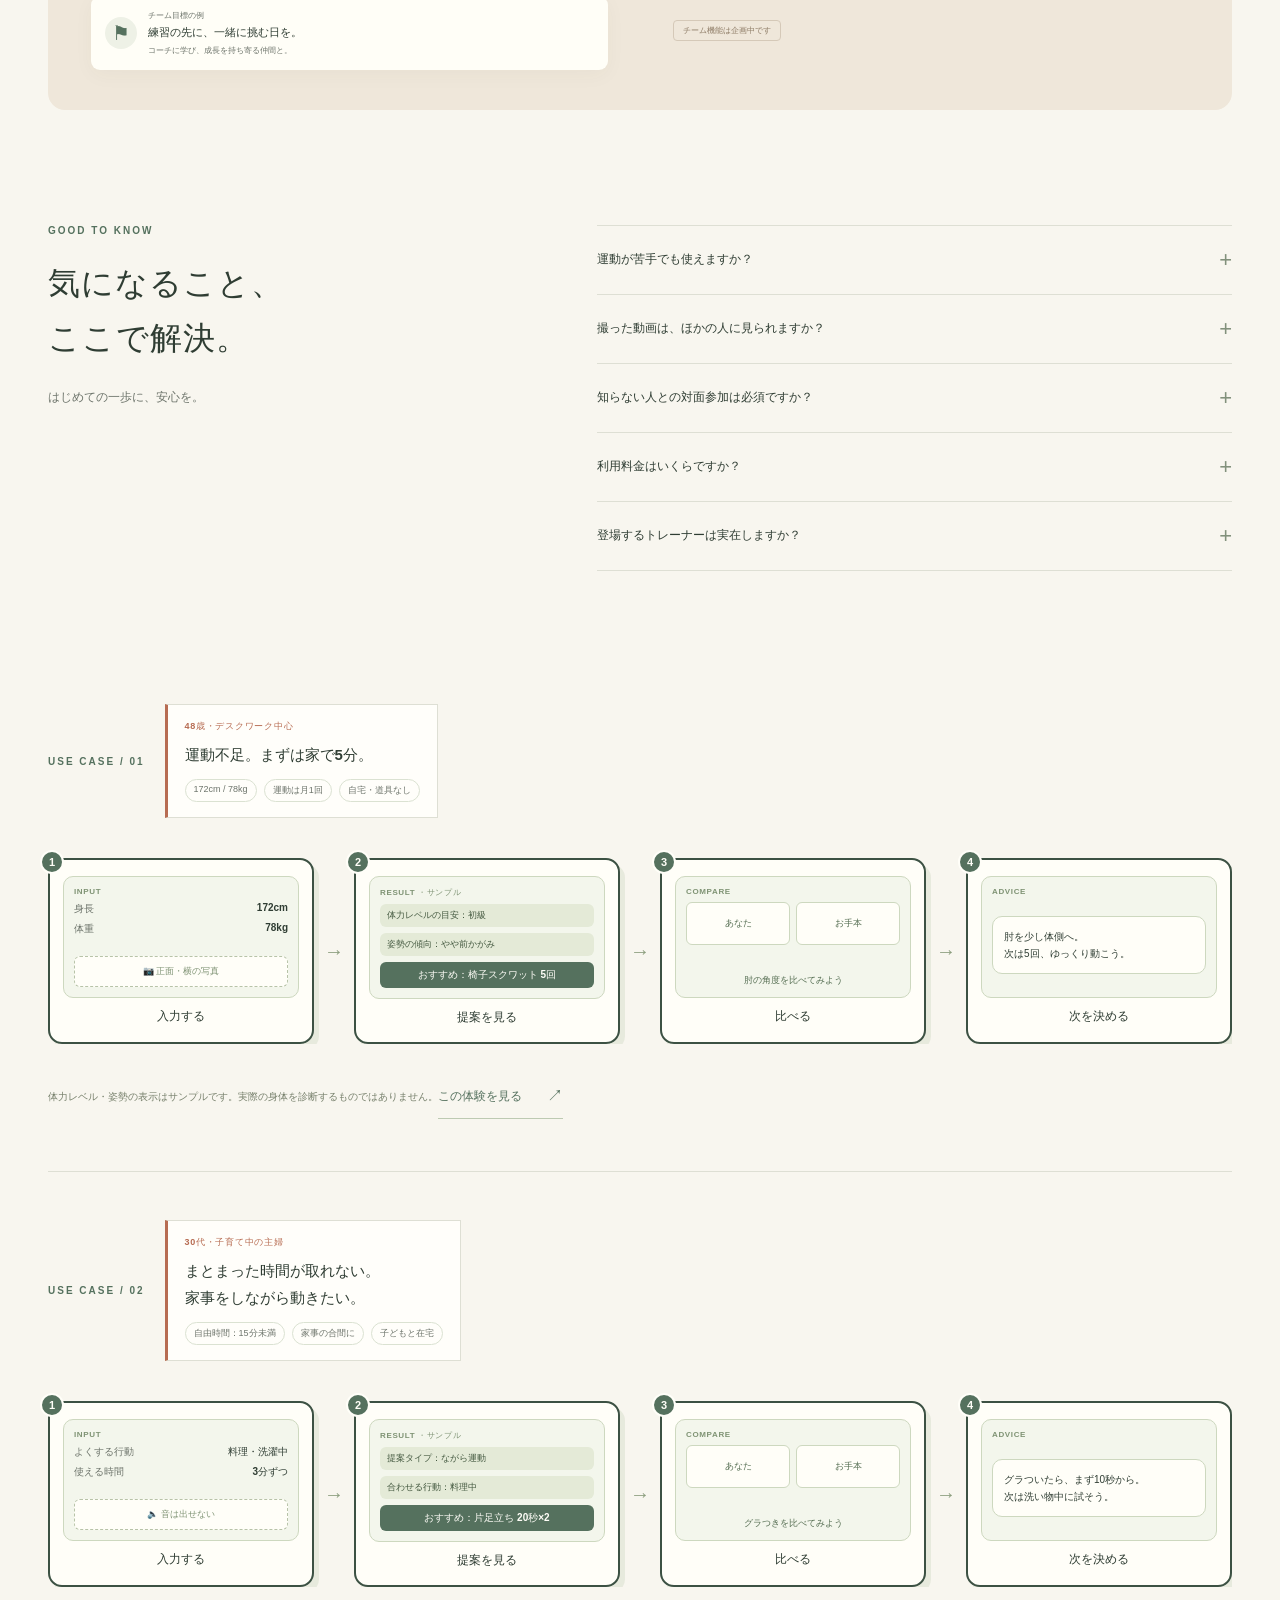
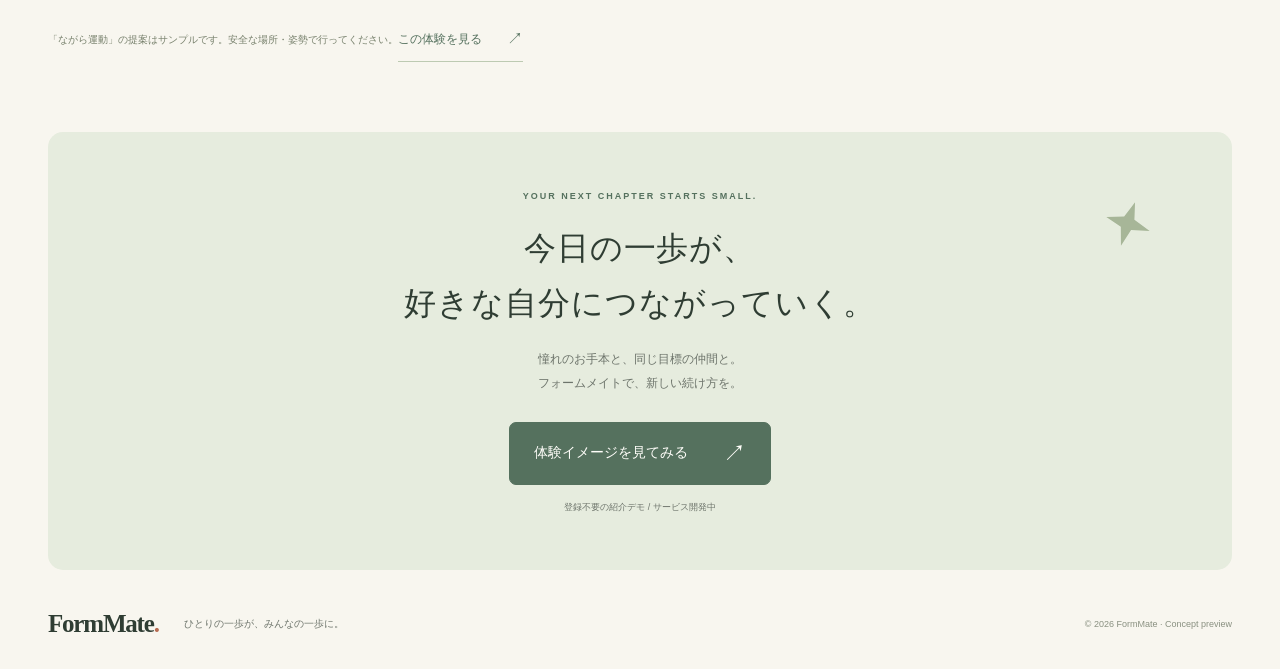
==== commit 99329529: "Move demo QR code to hero for immediate scanning" ====
--- a/index.html
+++ b/index.html
@@ -10,8 +10,8 @@
   <link rel="stylesheet" href="./styles.css">
   <link rel="stylesheet" href="./practice.css">
   <link rel="stylesheet" href="./motivation.css">
-  <link rel="stylesheet" href="./assessment.css?v=20261106-closing-qr">
-  <script type="module" src="./app.mjs?v=20261106-closing-qr"></script>
+  <link rel="stylesheet" href="./assessment.css?v=20261106-hero-qr">
+  <script type="module" src="./app.mjs?v=20261106-hero-qr"></script>
 </head>
 <body>
   <a class="skip-link" href="#main" data-testid="skip-link">本文へ移動</a>
@@ -38,6 +38,7 @@
         <h1 id="hero-title"><span id="hero-title-line-one">あなたの「今」に合う</span><br><span id="hero-title-line-two" class="underlined">運動を。</span></h1>
         <p id="hero-description" class="hero-description">まずは、スマホで自分の動きを知ることから。<br>今の状態と目的に合う練習・トレーナーの提案で、お手本との比較へ。</p>
         <div class="hero-actions"><a class="button" href="#demo" data-testid="hero-demo">フォームメイトを体験する <span aria-hidden="true">↗</span></a><a class="quiet-label" href="./mobile/" data-testid="mobile-mock-entry">スマホアプリのモックを見る →</a></div>
+        <div class="hero-qr"><img src="./qr_demo.png" alt="スマホでFormMateのデモを開くQRコード" width="104" height="104"><span>スマホで読み取って<br><strong>その場でデモを試せる</strong></span></div>
         <div class="hero-footnote"><span class="mini-spark" aria-hidden="true">✳</span><span><span id="hero-footnote-line">上手な人ではなく、今の自分から。</span><br><strong id="hero-footnote-strong">できることが分かると、続けやすい。</strong></span></div>
       </div>
       <div class="hero-art" role="img" aria-label="トレーナーのお手本を参考に、仲間とトレーニングする人たちのイラスト">
@@ -211,7 +212,6 @@
     </section>
 
     <section class="closing wrap"><svg viewBox="0 0 40 40" aria-hidden="true"><use href="#spark"/></svg><p class="eyebrow">YOUR NEXT CHAPTER STARTS SMALL.</p><h2>今日の一歩が、<br>好きな自分につながっていく。</h2><p>憧れのお手本と、同じ目標の仲間と。<br>フォームメイトで、新しい続け方を。</p><a class="button" href="#demo" data-testid="closing-demo">体験イメージを見てみる <span aria-hidden="true">↗</span></a><span class="quiet-label">登録不要の紹介デモ / サービス開発中</span>
-      <div class="closing-qr"><img src="./qr_demo.png" alt="スマホでFormMateのデモを開くQRコード" width="140" height="140"><span>スマホで読み取って、<br>そのままデモを見る</span></div>
     </section>
   </main>
   <footer class="wrap site-footer"><a class="brand" href="#" data-testid="footer-brand">FormMate<span class="brand-dot">.</span></a><p>ひとりの一歩が、みんなの一歩に。</p><span>© 2026 FormMate · Concept preview</span></footer>
--- a/assessment.css
+++ b/assessment.css
@@ -31,7 +31,9 @@
 @media(max-width:800px){.comic-strip{flex-wrap:wrap}.comic-panel{min-width:calc(50% - 10px)}.comic-arrow{display:none}}
 @media(max-width:420px){.comic-panel{min-width:100%}}
 .self-check-copy>p:not(.eyebrow){max-width:430px}.self-check-flow{gap:6px;margin:18px 0}.self-check-flow span{padding:6px 9px;font-size:10px}.self-check-concept{margin-top:14px!important}
-.closing-qr{display:inline-flex;align-items:center;gap:16px;margin-top:28px;padding:14px 20px;border:1px solid var(--line);border-radius:14px;background:#fffef8;text-align:left}
-.closing-qr img{display:block;border-radius:6px}
-.closing-qr span{font-size:11px;line-height:1.8;color:var(--muted)}
-@media(max-width:560px){.closing-qr{display:flex;margin-inline:auto;max-width:300px}.closing-qr img{width:100px;height:100px}}
+.hero-qr{display:inline-flex;align-items:center;gap:13px;margin-top:20px;padding:11px 15px;border:1px solid var(--line);border-radius:12px;background:#fffef8;text-align:left}
+.hero-qr img{display:block;border-radius:5px}
+.hero-qr span{font-size:11px;line-height:1.7;color:var(--muted)}
+.hero-qr strong{display:block;color:var(--ink);font-weight:700}
+@media(max-width:800px){.hero-qr{margin-top:18px}}
+@media(max-width:560px){.hero-qr{padding:9px 13px;gap:10px}.hero-qr img{width:80px;height:80px}}
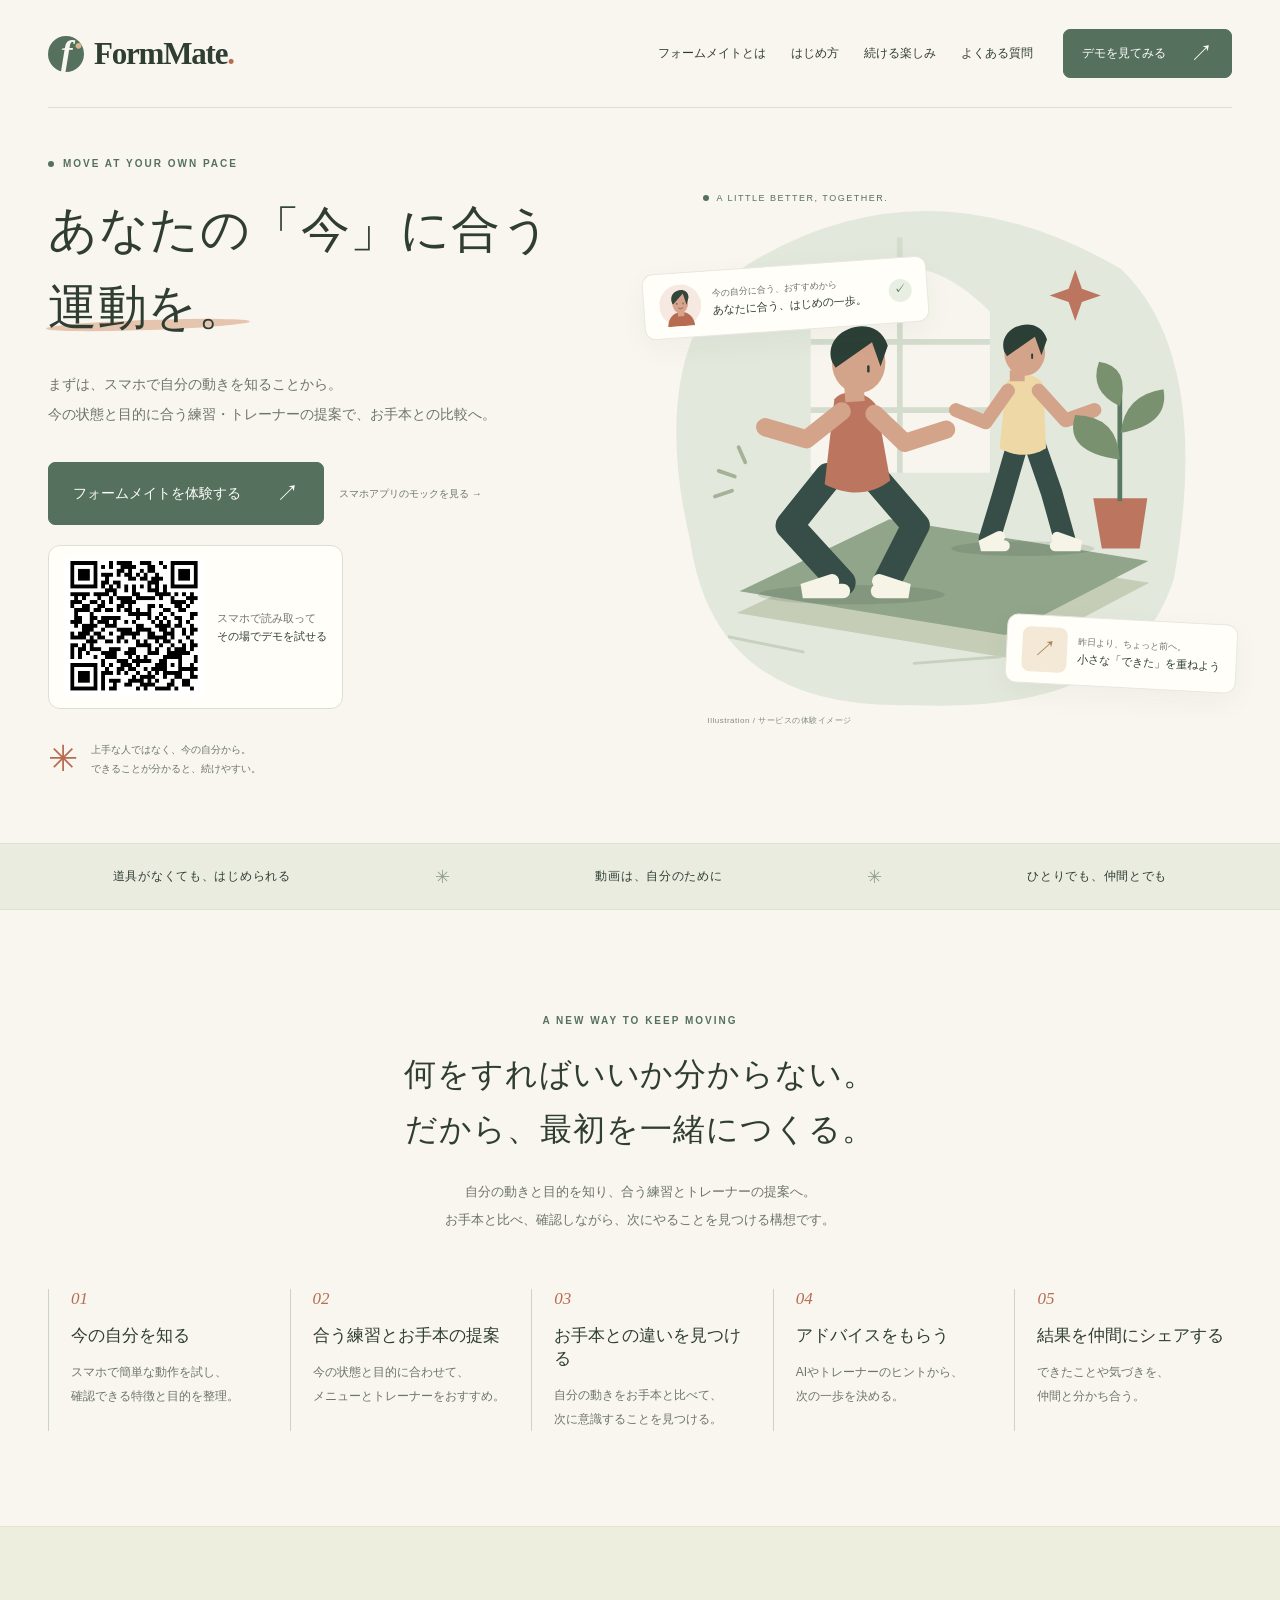
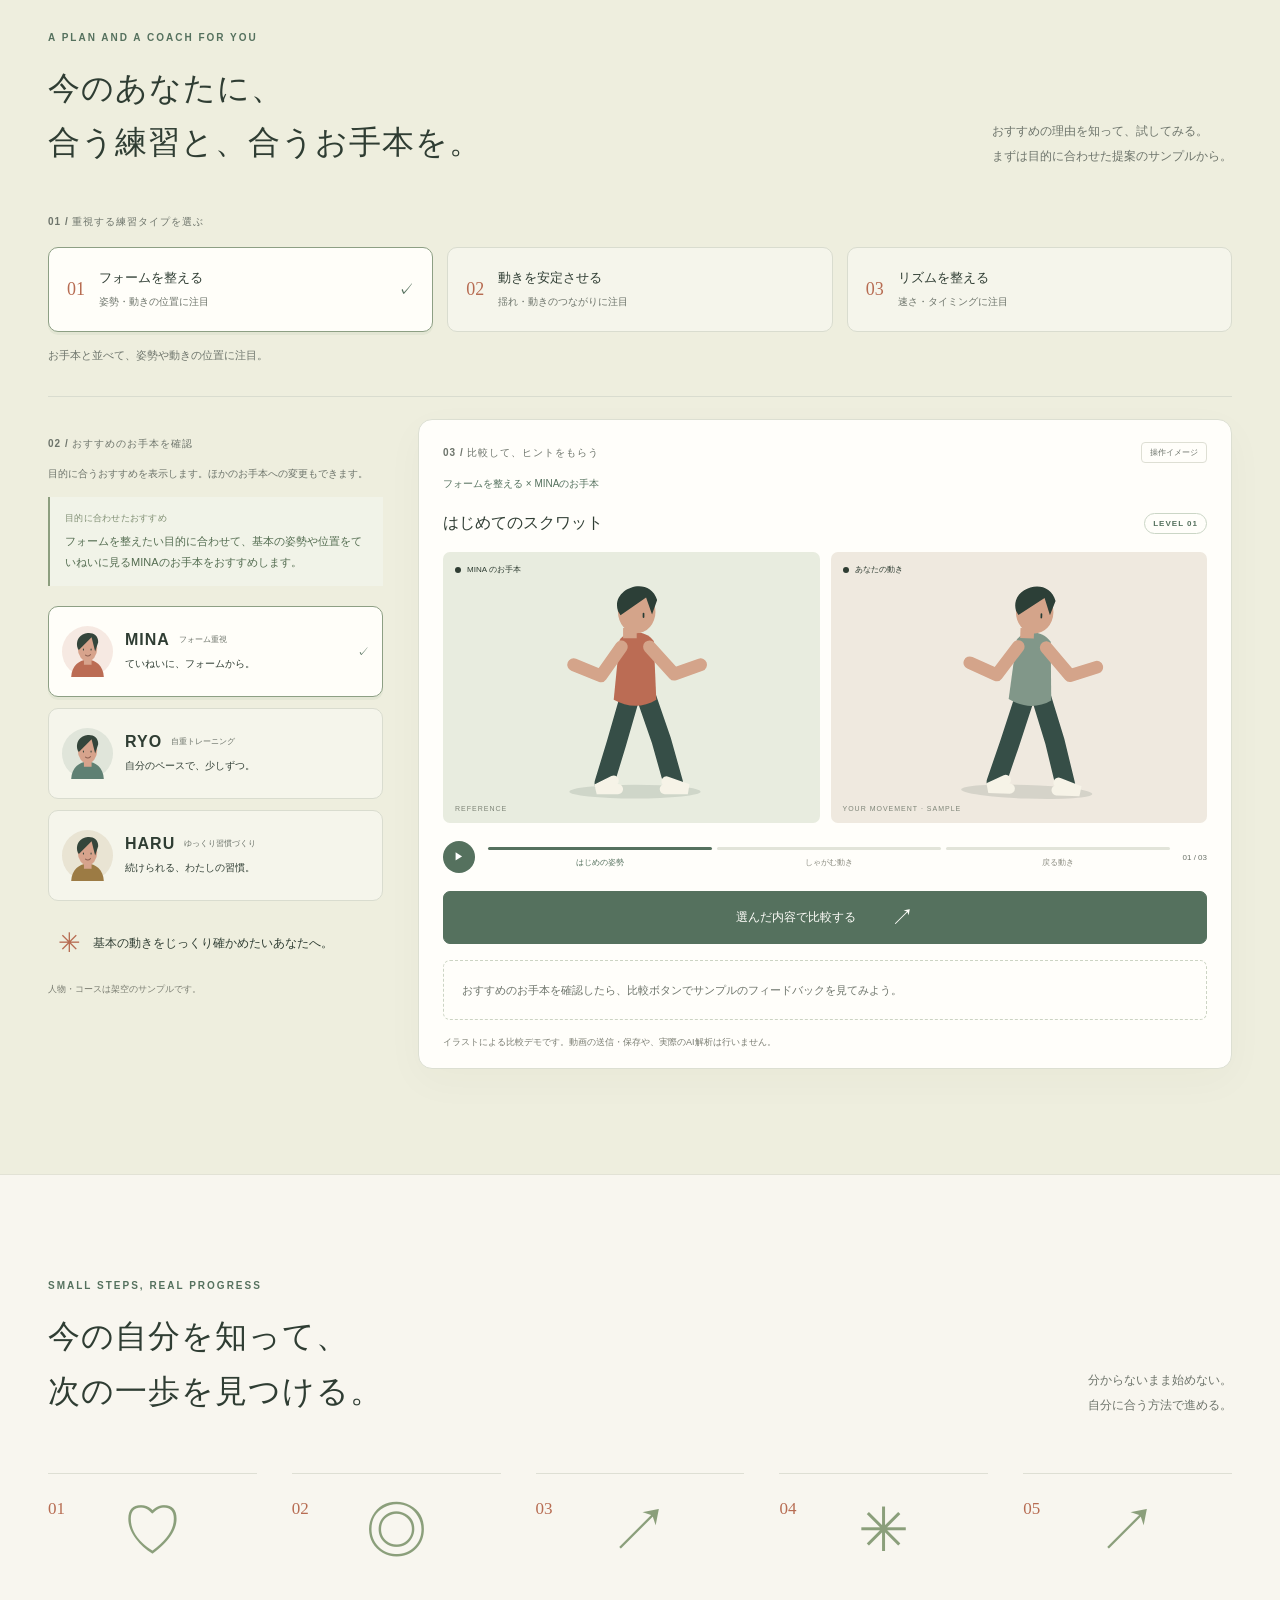
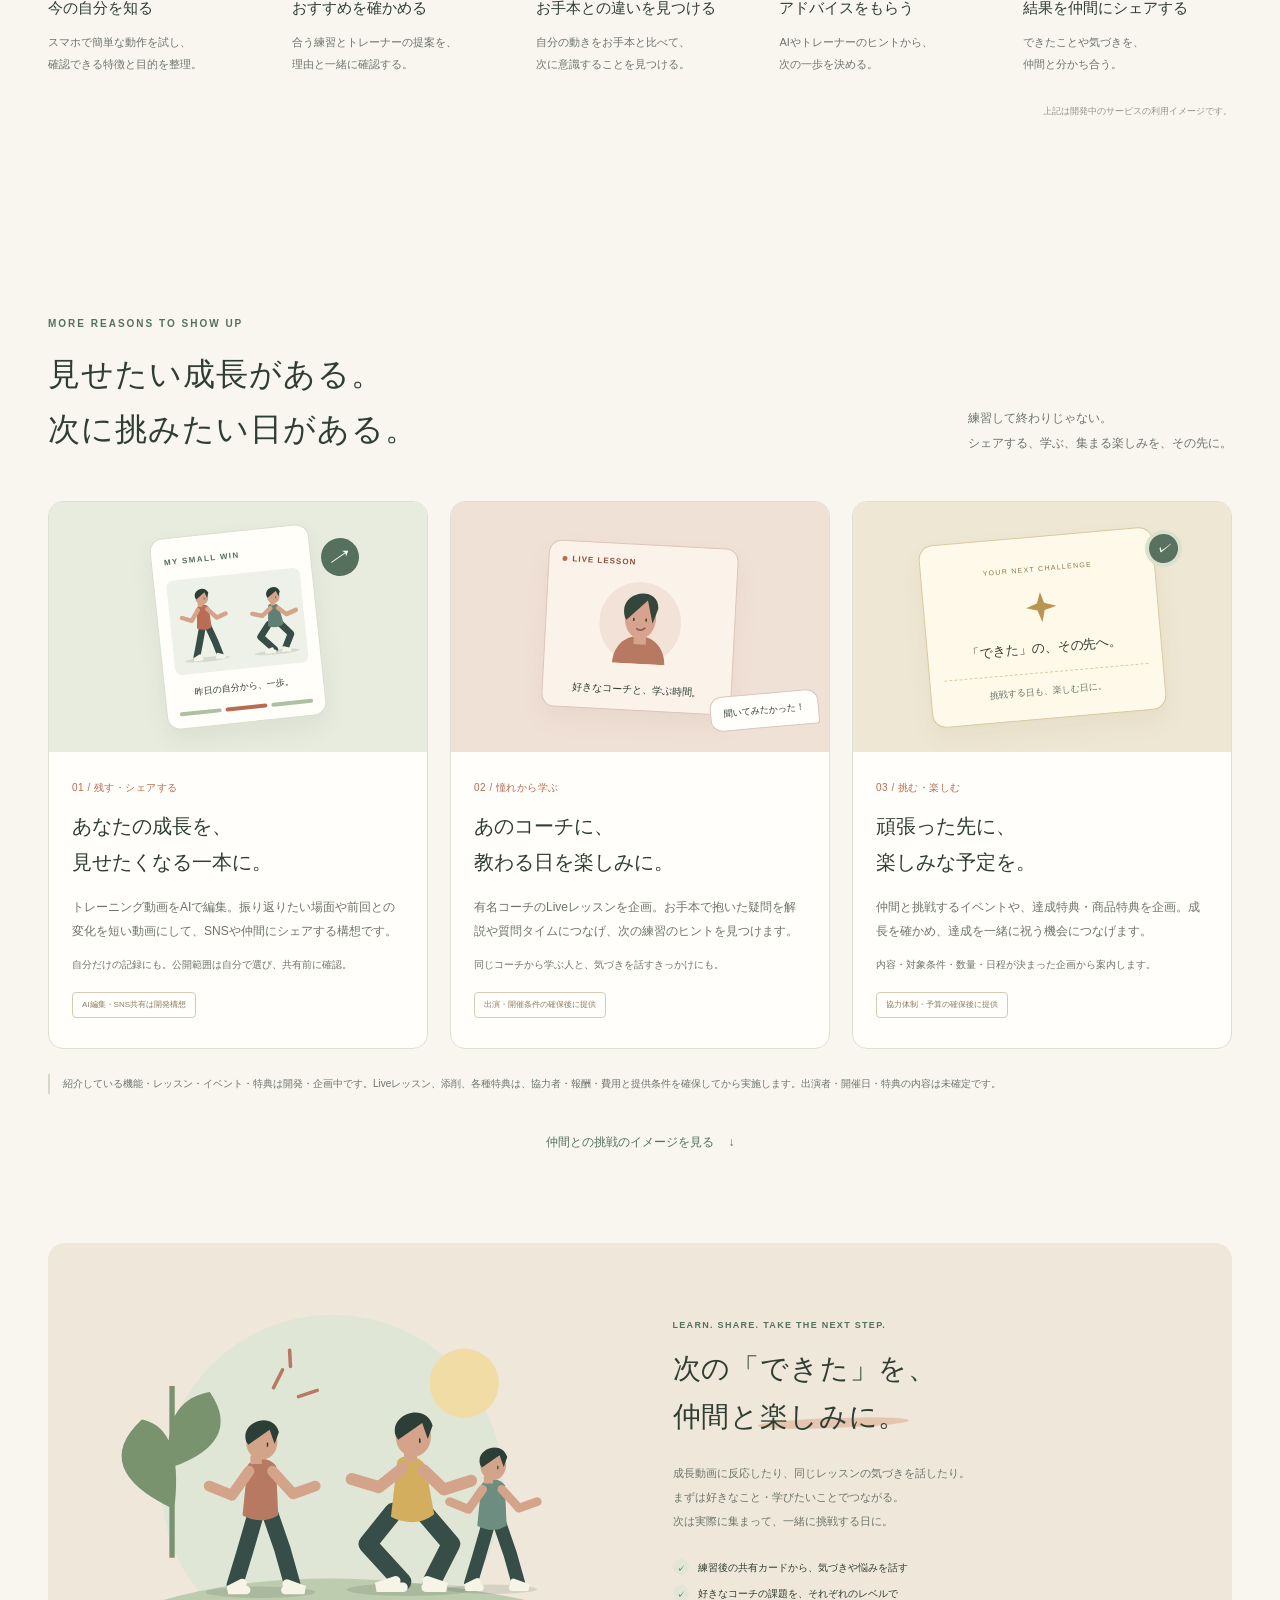
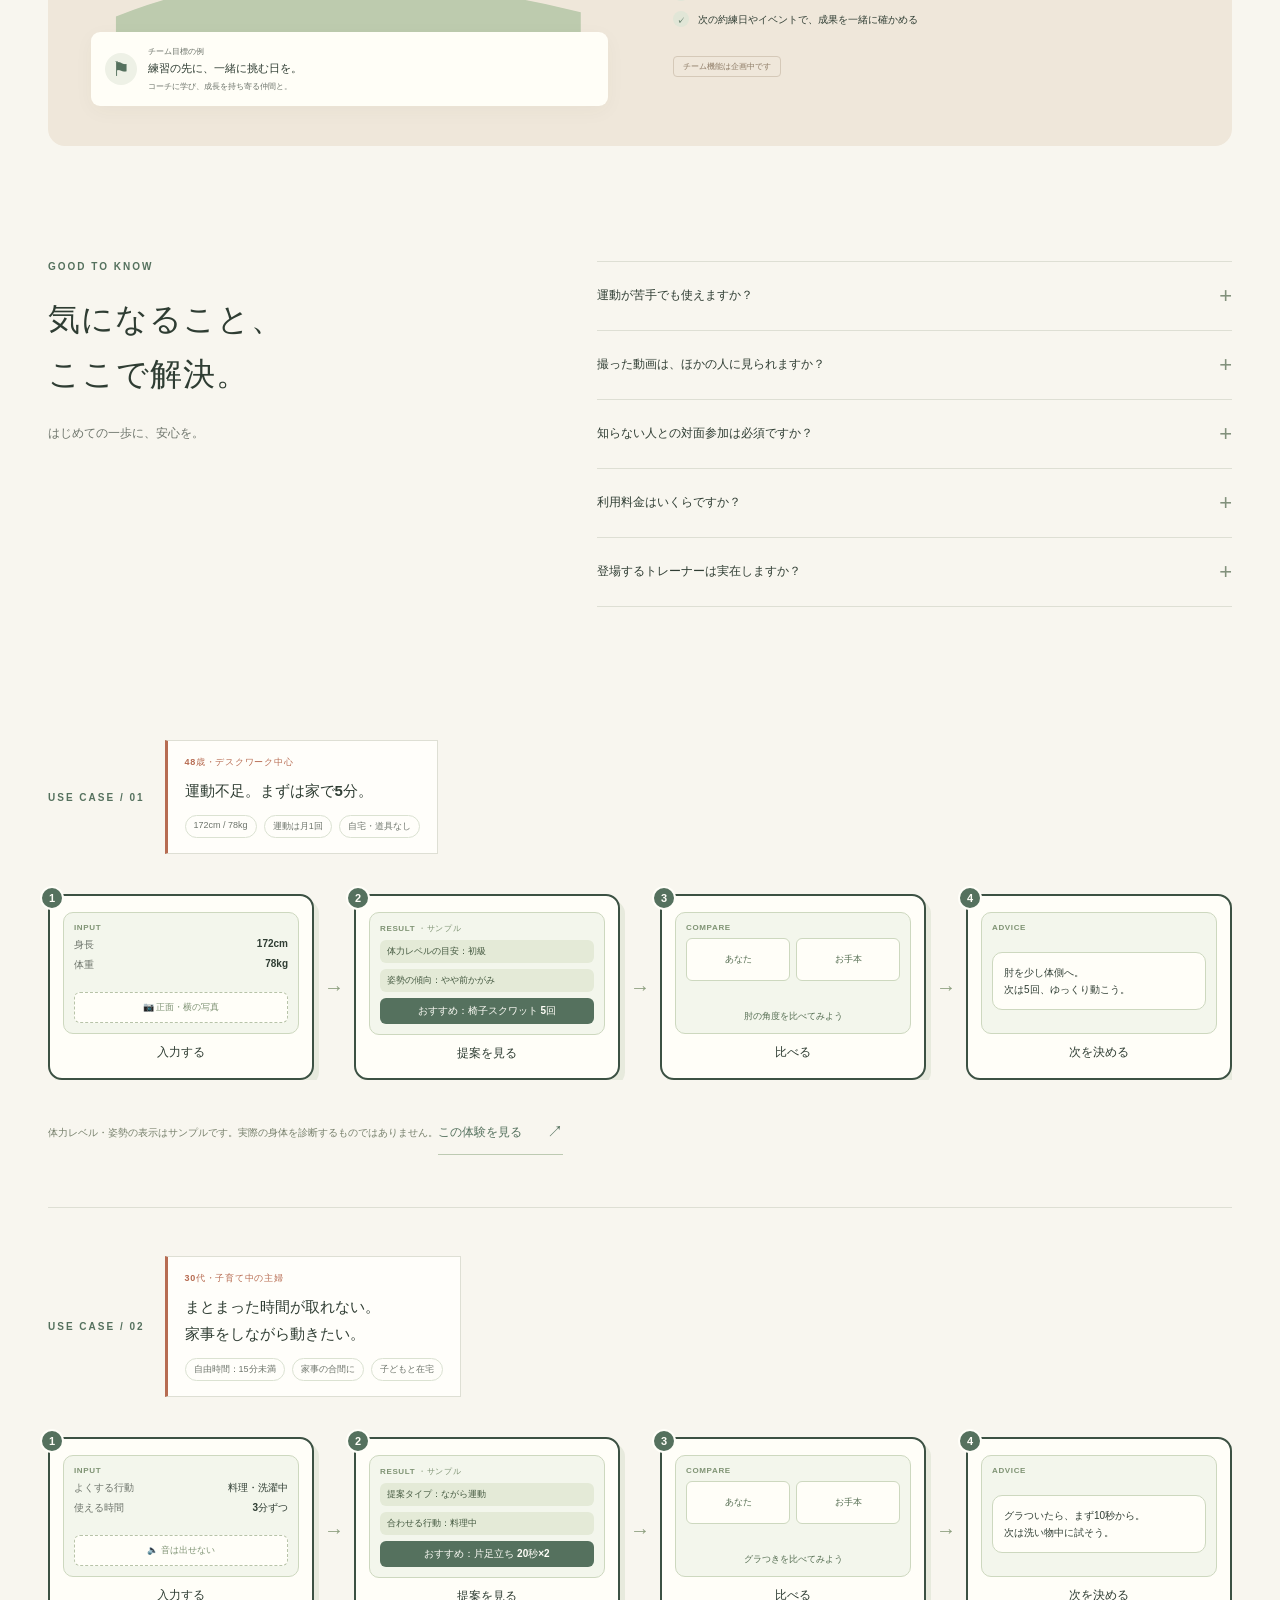
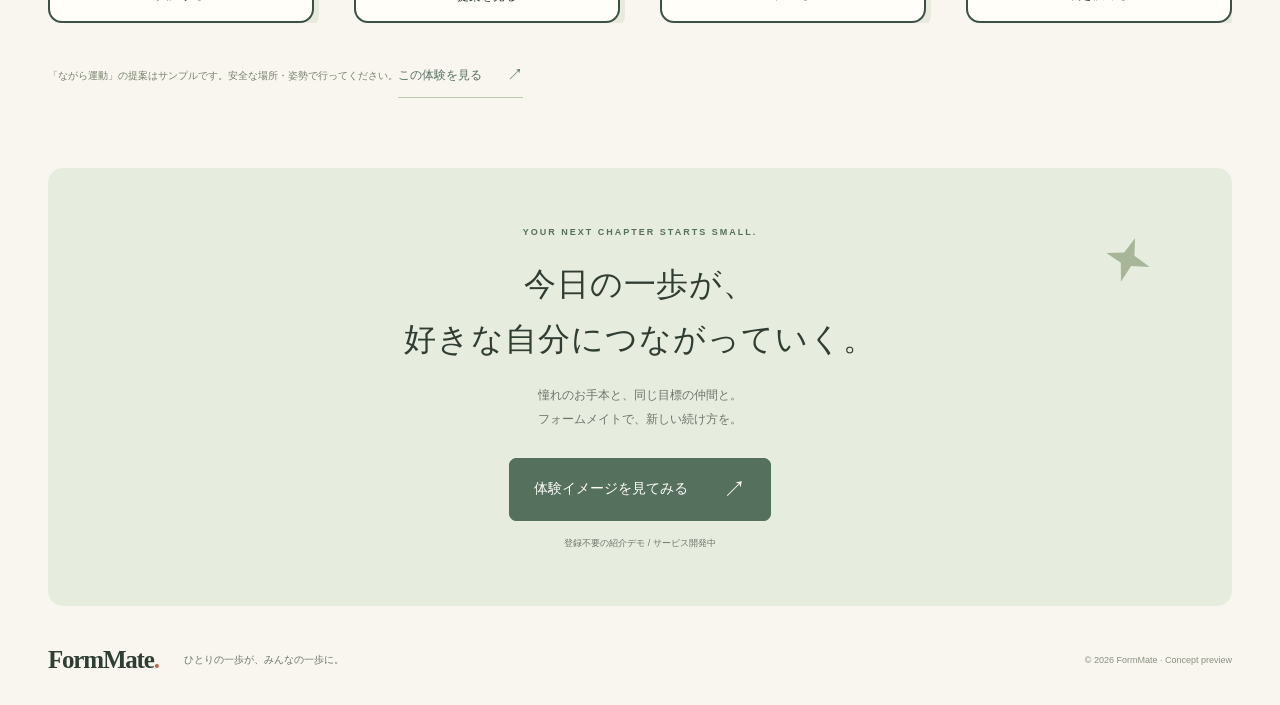
==== commit a04916f0: "Enlarge hero demo QR code" ====
--- a/index.html
+++ b/index.html
@@ -38,7 +38,7 @@
         <h1 id="hero-title"><span id="hero-title-line-one">あなたの「今」に合う</span><br><span id="hero-title-line-two" class="underlined">運動を。</span></h1>
         <p id="hero-description" class="hero-description">まずは、スマホで自分の動きを知ることから。<br>今の状態と目的に合う練習・トレーナーの提案で、お手本との比較へ。</p>
         <div class="hero-actions"><a class="button" href="#demo" data-testid="hero-demo">フォームメイトを体験する <span aria-hidden="true">↗</span></a><a class="quiet-label" href="./mobile/" data-testid="mobile-mock-entry">スマホアプリのモックを見る →</a></div>
-        <div class="hero-qr"><img src="./qr_demo.png" alt="スマホでFormMateのデモを開くQRコード" width="104" height="104"><span>スマホで読み取って<br><strong>その場でデモを試せる</strong></span></div>
+        <div class="hero-qr"><img src="./qr_demo.png" alt="スマホでFormMateのデモを開くQRコード" width="140" height="140"><span>スマホで読み取って<br><strong>その場でデモを試せる</strong></span></div>
         <div class="hero-footnote"><span class="mini-spark" aria-hidden="true">✳</span><span><span id="hero-footnote-line">上手な人ではなく、今の自分から。</span><br><strong id="hero-footnote-strong">できることが分かると、続けやすい。</strong></span></div>
       </div>
       <div class="hero-art" role="img" aria-label="トレーナーのお手本を参考に、仲間とトレーニングする人たちのイラスト">
--- a/assessment.css
+++ b/assessment.css
@@ -32,8 +32,8 @@
 @media(max-width:420px){.comic-panel{min-width:100%}}
 .self-check-copy>p:not(.eyebrow){max-width:430px}.self-check-flow{gap:6px;margin:18px 0}.self-check-flow span{padding:6px 9px;font-size:10px}.self-check-concept{margin-top:14px!important}
 .hero-qr{display:inline-flex;align-items:center;gap:13px;margin-top:20px;padding:11px 15px;border:1px solid var(--line);border-radius:12px;background:#fffef8;text-align:left}
-.hero-qr img{display:block;border-radius:5px}
+.hero-qr img{display:block;width:140px;height:140px;border-radius:5px}
 .hero-qr span{font-size:11px;line-height:1.7;color:var(--muted)}
 .hero-qr strong{display:block;color:var(--ink);font-weight:700}
 @media(max-width:800px){.hero-qr{margin-top:18px}}
-@media(max-width:560px){.hero-qr{padding:9px 13px;gap:10px}.hero-qr img{width:80px;height:80px}}
+@media(max-width:560px){.hero-qr{padding:9px 13px;gap:10px}.hero-qr img{width:100px;height:100px}}
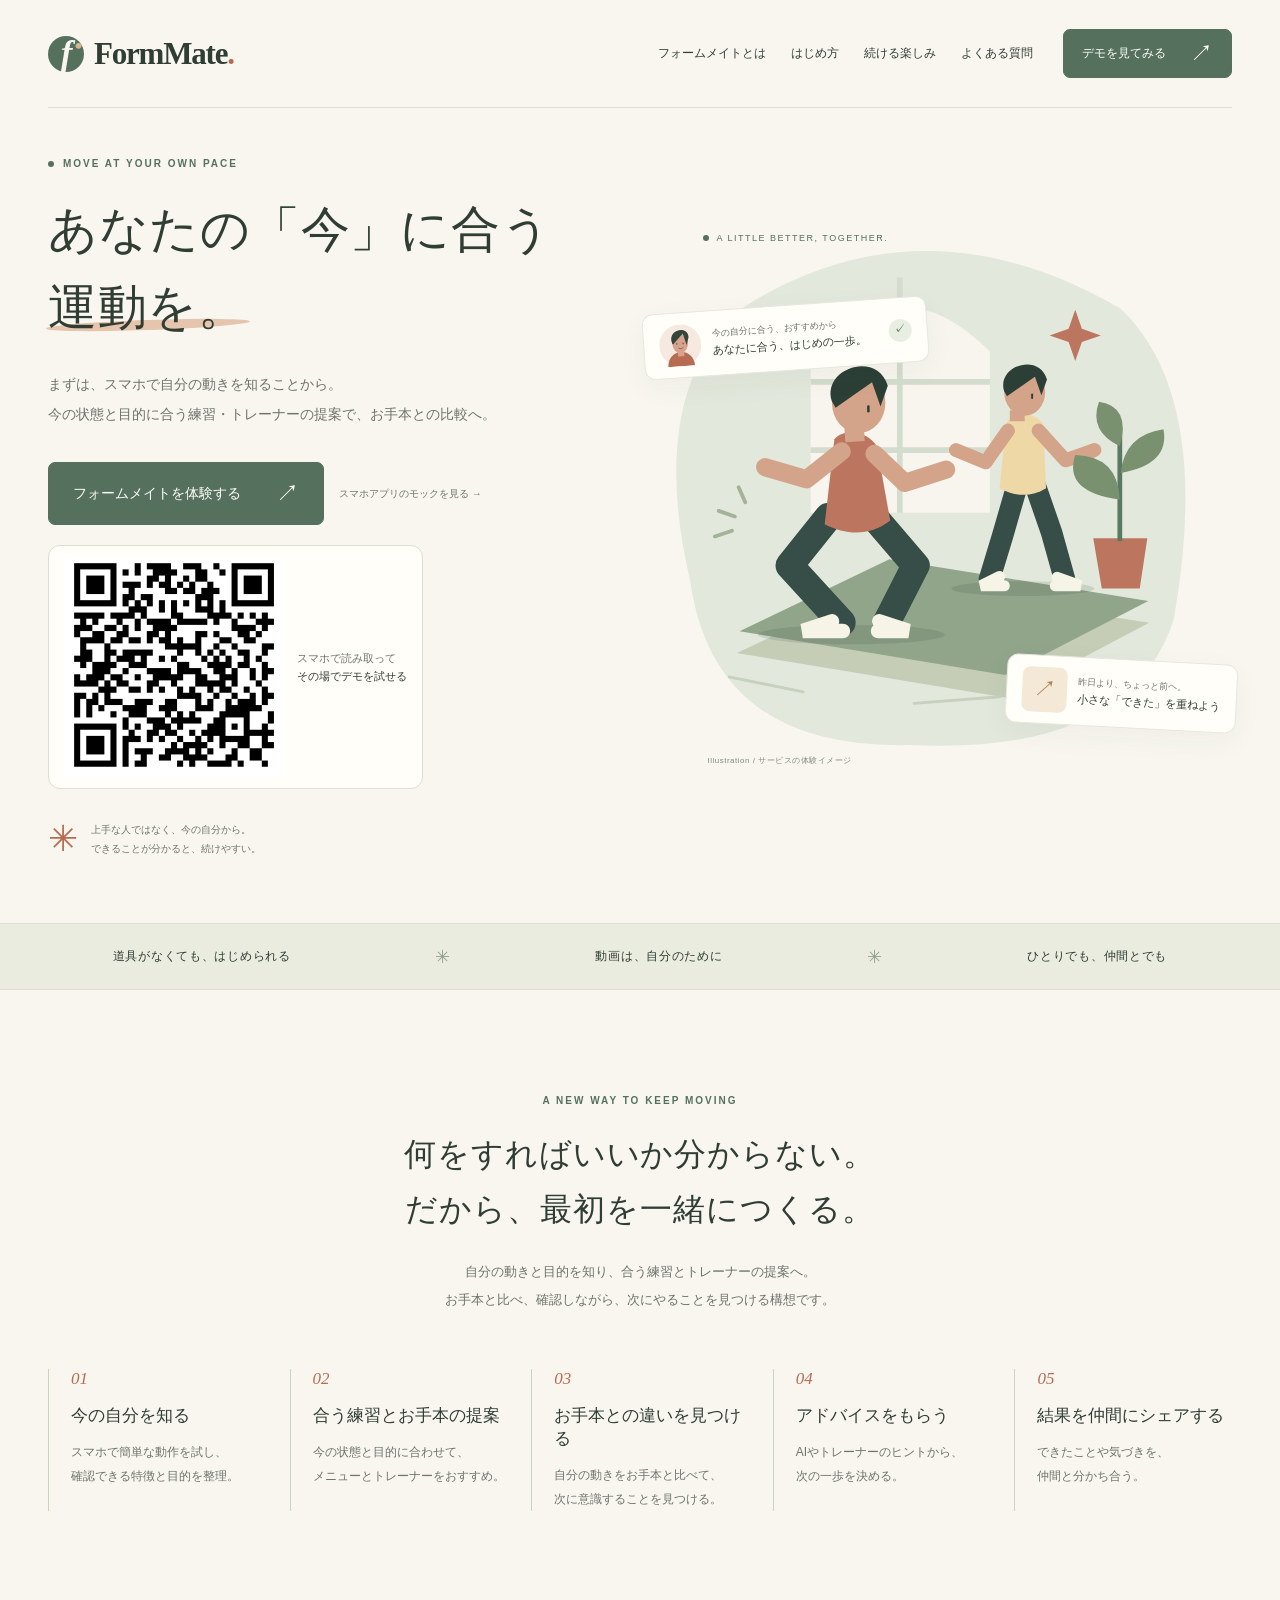
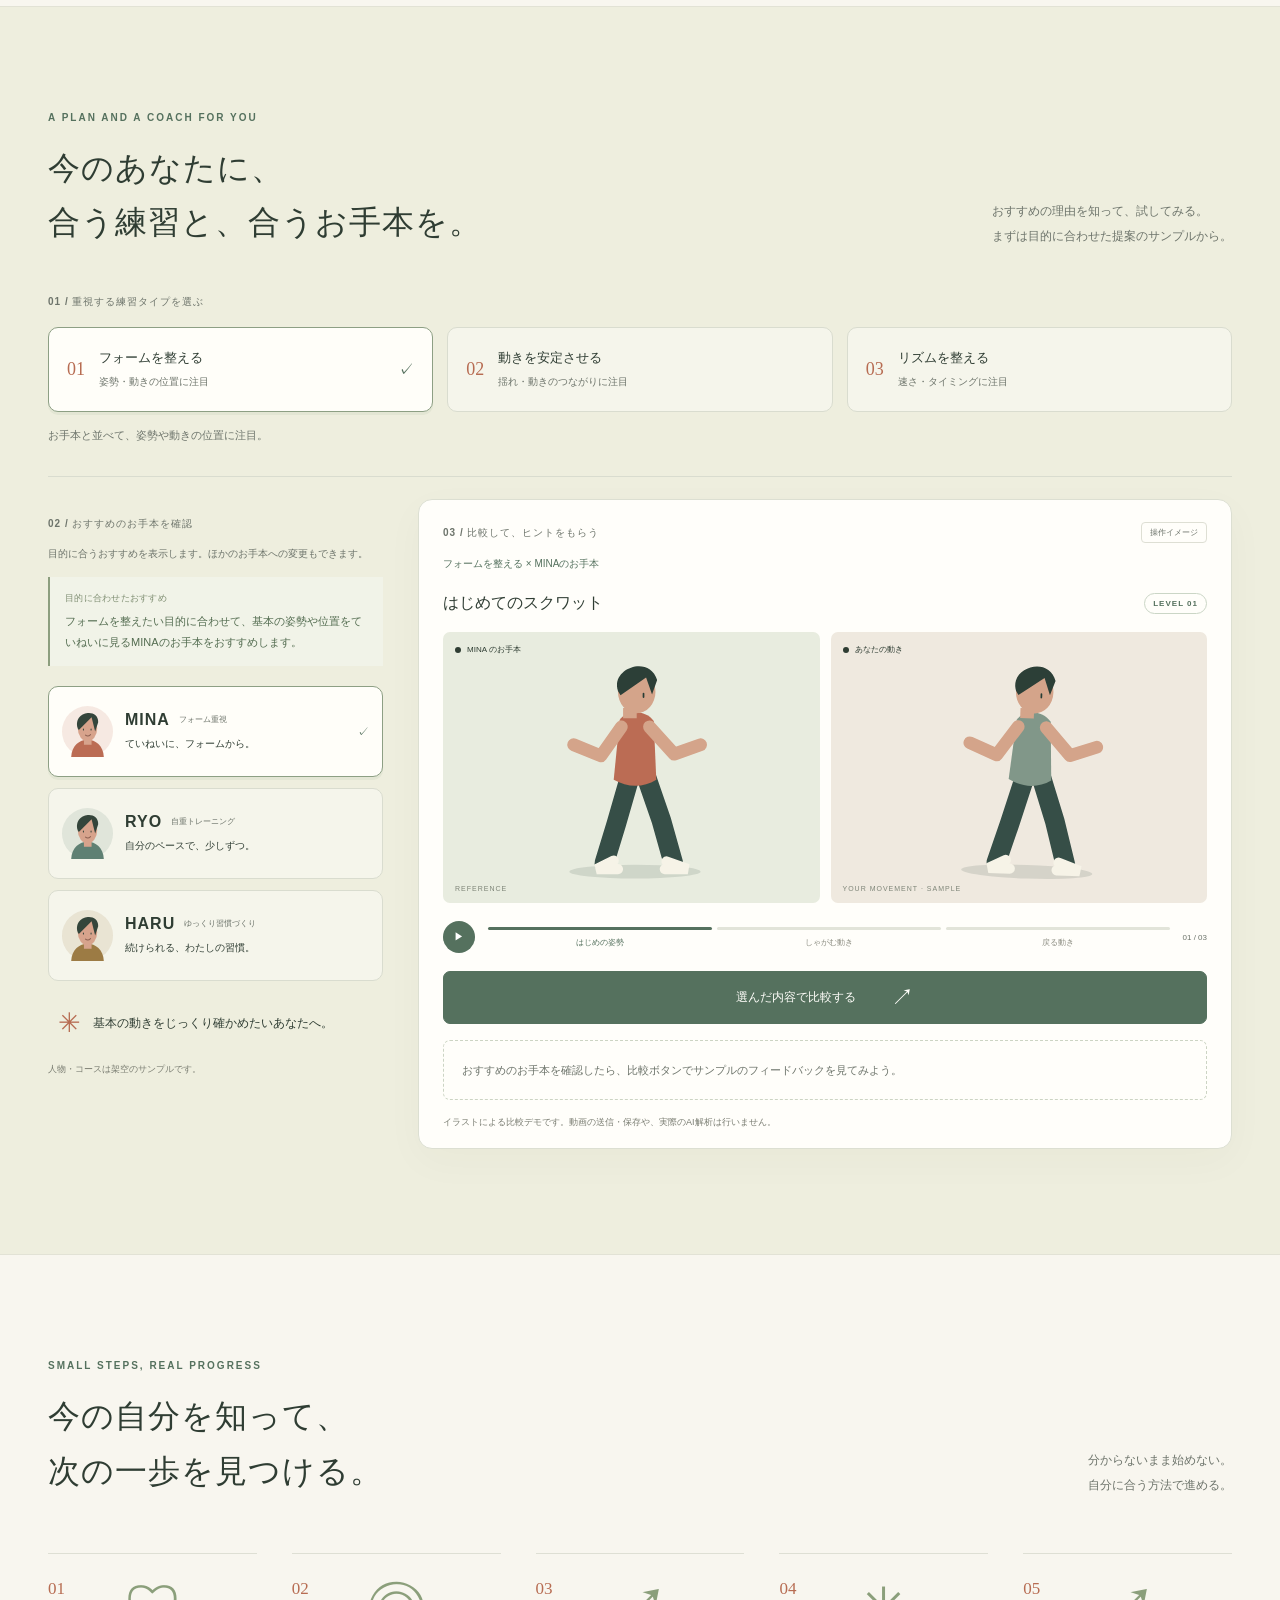
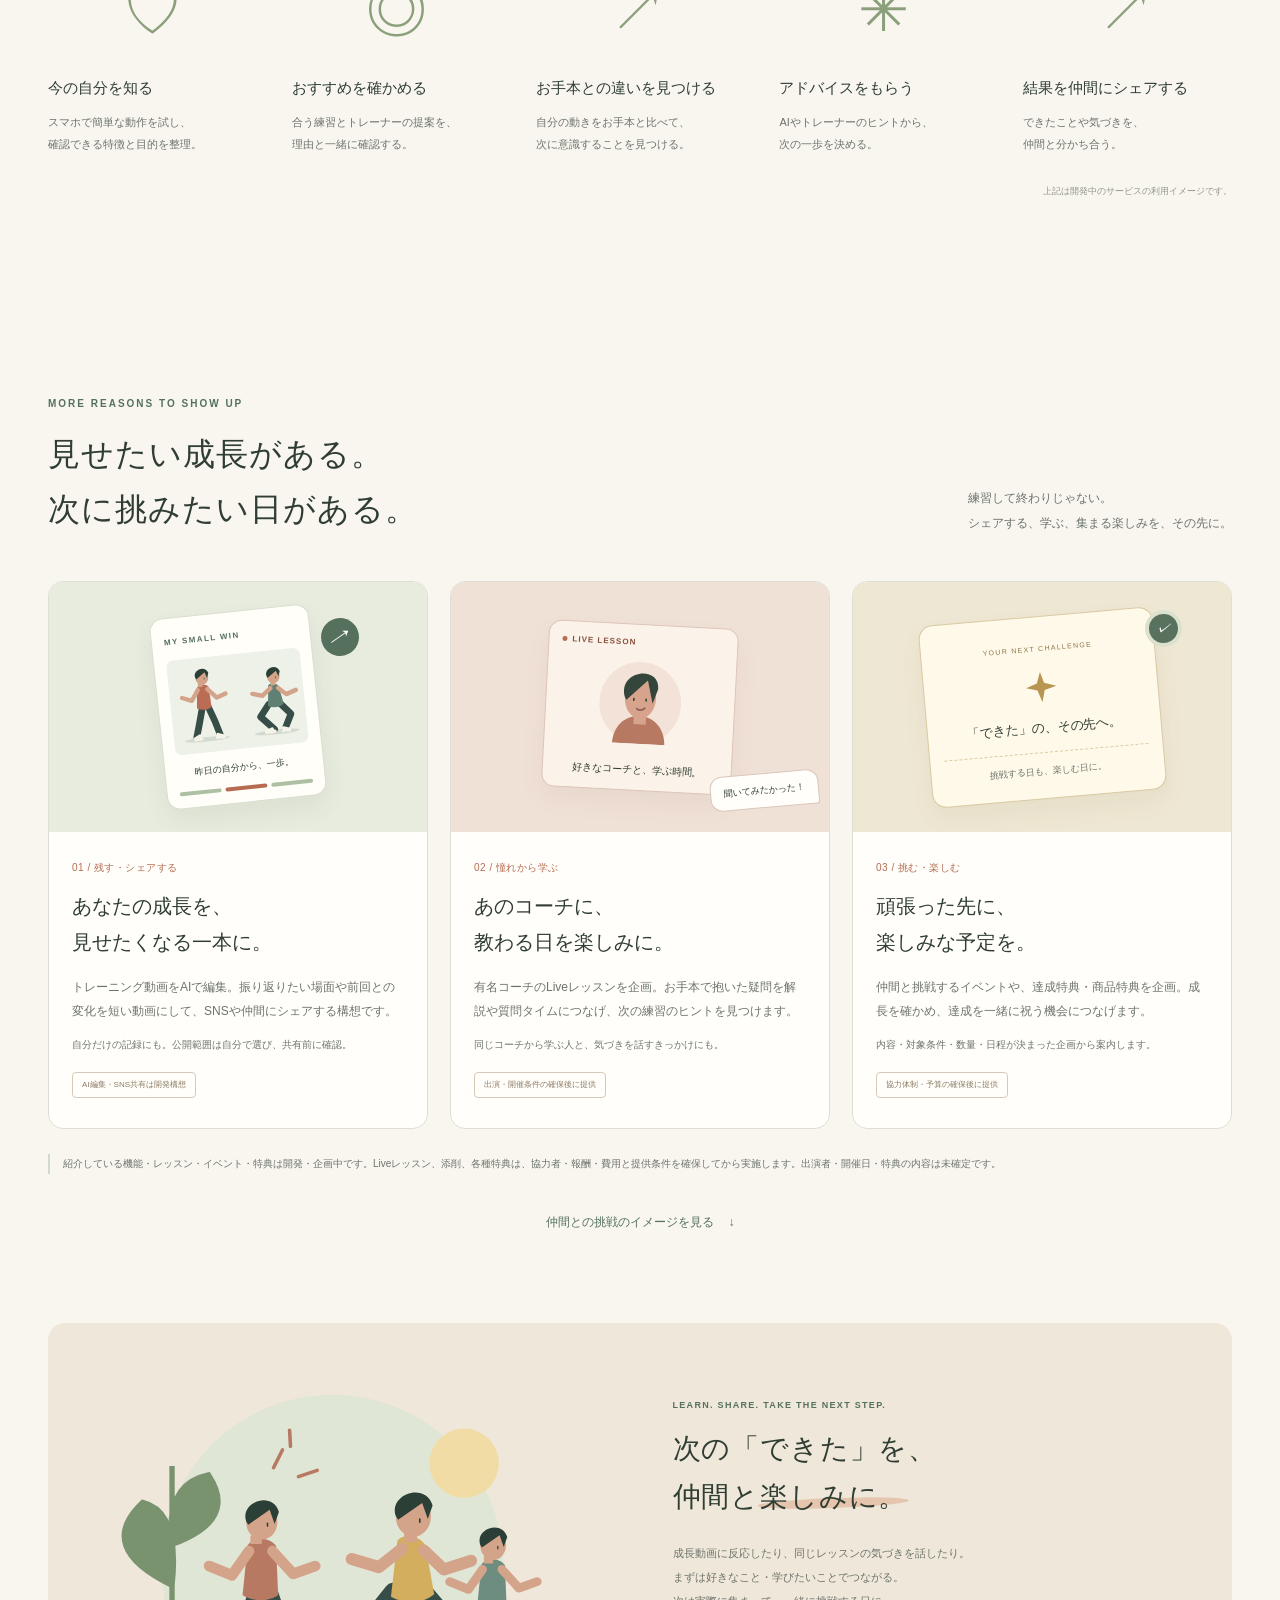
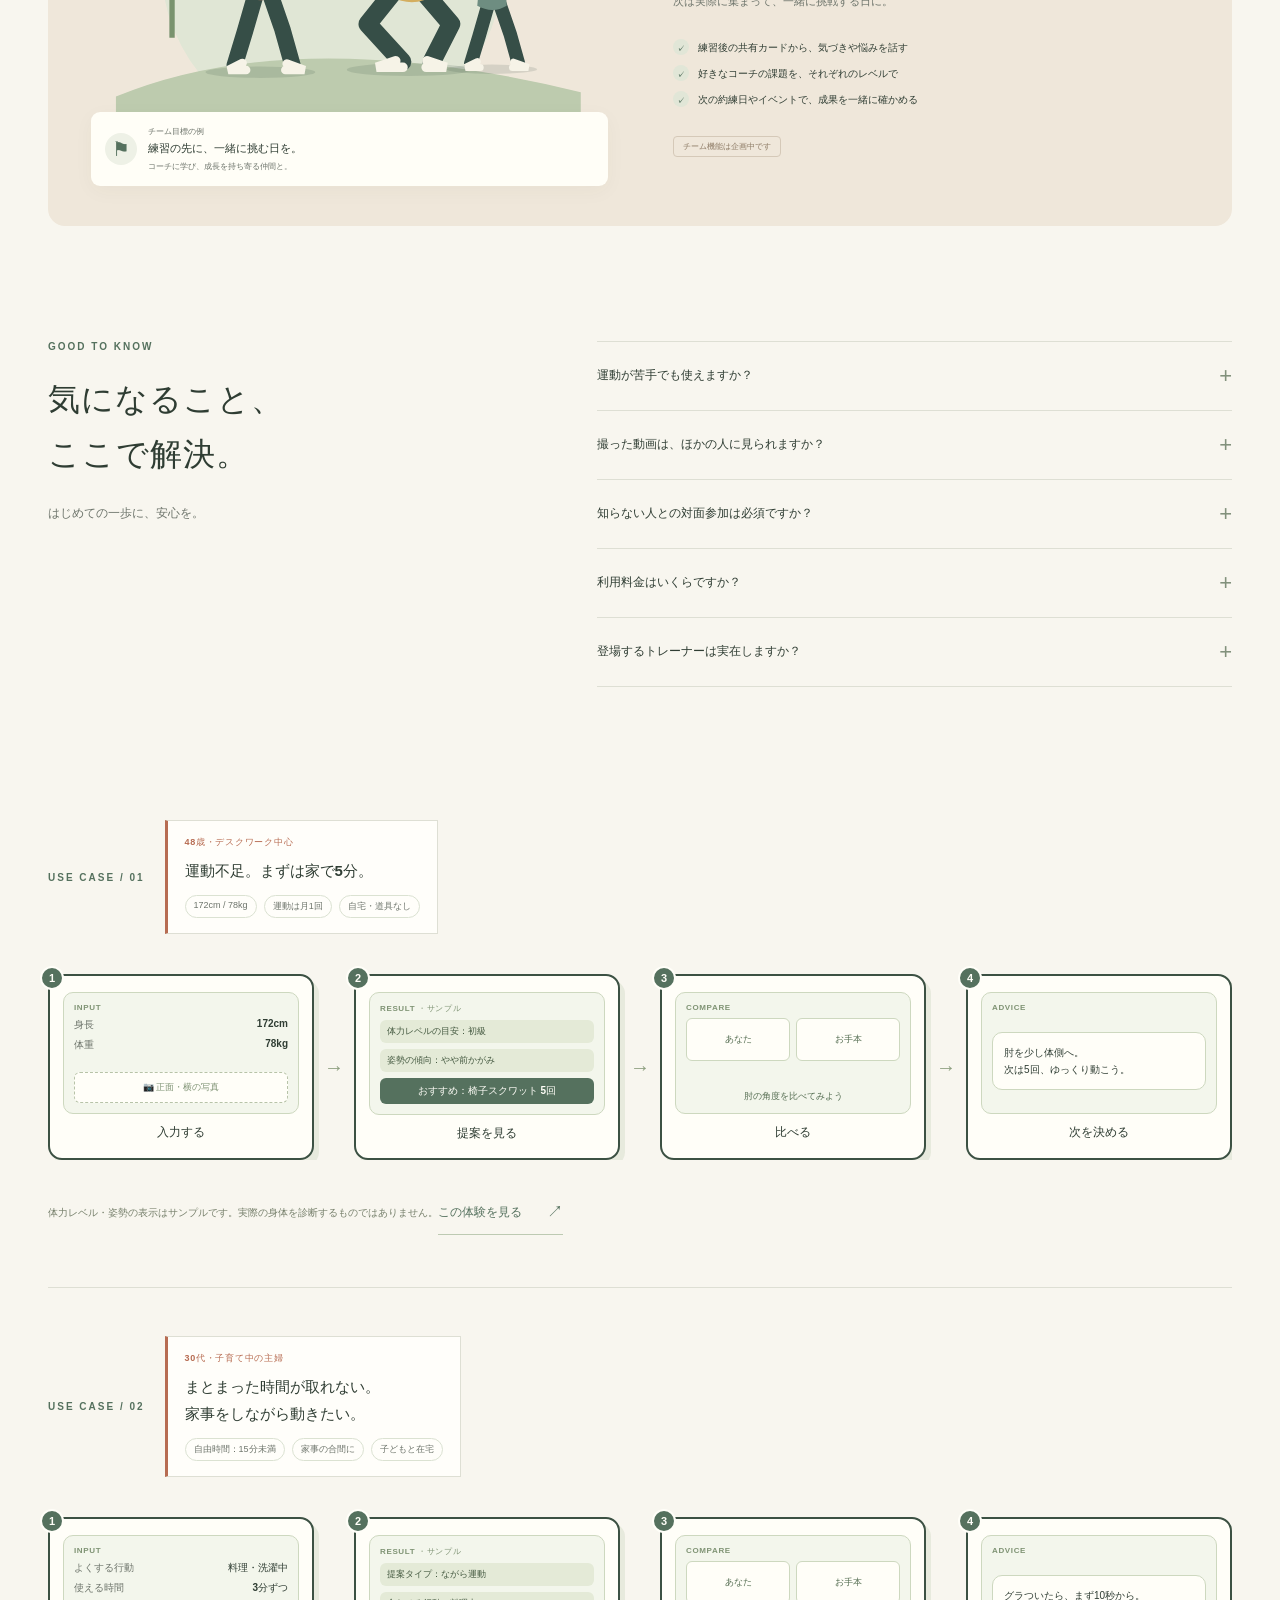
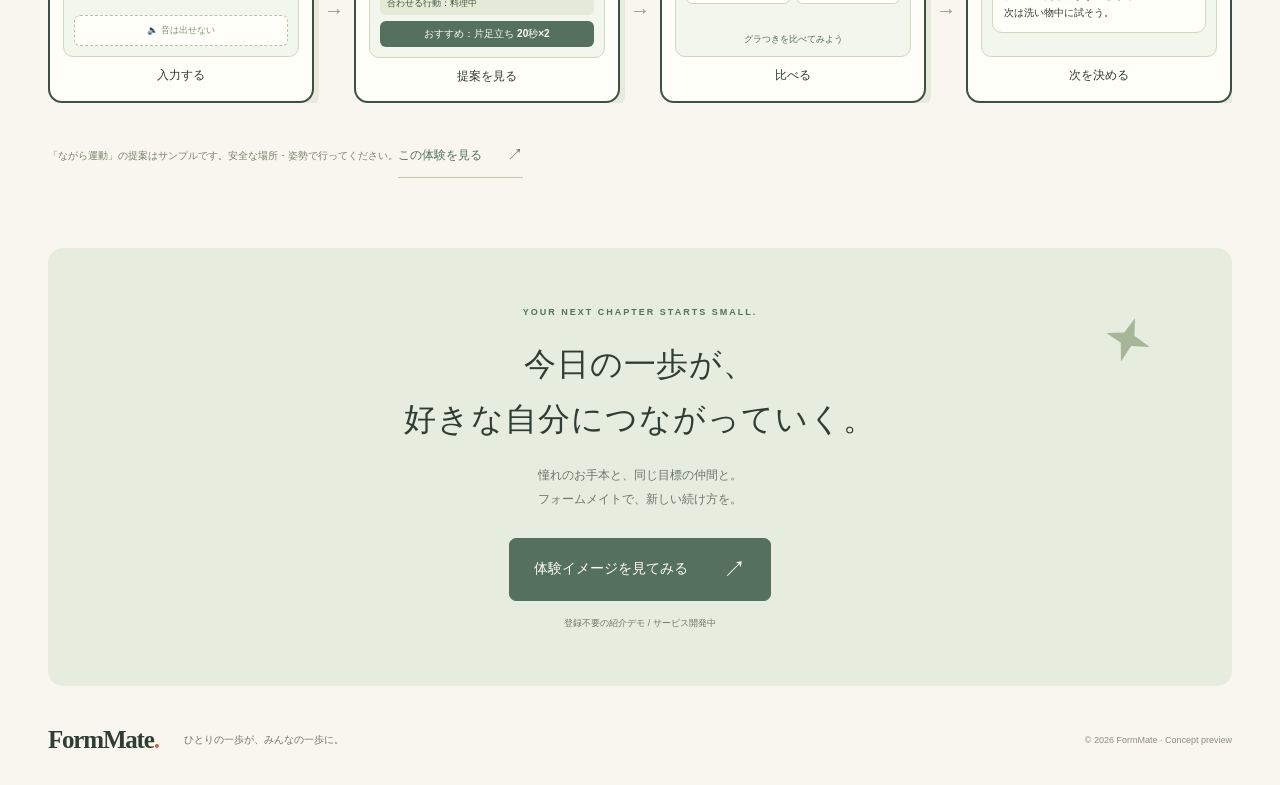
==== commit c6d962b0: "Enlarge and link hero demo QR code" ====
--- a/index.html
+++ b/index.html
@@ -38,7 +38,7 @@
         <h1 id="hero-title"><span id="hero-title-line-one">あなたの「今」に合う</span><br><span id="hero-title-line-two" class="underlined">運動を。</span></h1>
         <p id="hero-description" class="hero-description">まずは、スマホで自分の動きを知ることから。<br>今の状態と目的に合う練習・トレーナーの提案で、お手本との比較へ。</p>
         <div class="hero-actions"><a class="button" href="#demo" data-testid="hero-demo">フォームメイトを体験する <span aria-hidden="true">↗</span></a><a class="quiet-label" href="./mobile/" data-testid="mobile-mock-entry">スマホアプリのモックを見る →</a></div>
-        <div class="hero-qr"><img src="./qr_demo.png" alt="スマホでFormMateのデモを開くQRコード" width="140" height="140"><span>スマホで読み取って<br><strong>その場でデモを試せる</strong></span></div>
+        <a class="hero-qr" href="https://jiajunzhang-hub.github.io/formmate-demo/" target="_blank" rel="noreferrer" aria-label="公開デモを開くQRコード"><img src="./qr_demo.png" alt="スマホでFormMateのデモを開くQRコード" width="220" height="220"><span>スマホで読み取って<br><strong>その場でデモを試せる</strong></span></a>
         <div class="hero-footnote"><span class="mini-spark" aria-hidden="true">✳</span><span><span id="hero-footnote-line">上手な人ではなく、今の自分から。</span><br><strong id="hero-footnote-strong">できることが分かると、続けやすい。</strong></span></div>
       </div>
       <div class="hero-art" role="img" aria-label="トレーナーのお手本を参考に、仲間とトレーニングする人たちのイラスト">
--- a/assessment.css
+++ b/assessment.css
@@ -32,8 +32,8 @@
 @media(max-width:420px){.comic-panel{min-width:100%}}
 .self-check-copy>p:not(.eyebrow){max-width:430px}.self-check-flow{gap:6px;margin:18px 0}.self-check-flow span{padding:6px 9px;font-size:10px}.self-check-concept{margin-top:14px!important}
 .hero-qr{display:inline-flex;align-items:center;gap:13px;margin-top:20px;padding:11px 15px;border:1px solid var(--line);border-radius:12px;background:#fffef8;text-align:left}
-.hero-qr img{display:block;width:140px;height:140px;border-radius:5px}
+.hero-qr img{display:block;width:220px;height:220px;border-radius:5px}
 .hero-qr span{font-size:11px;line-height:1.7;color:var(--muted)}
 .hero-qr strong{display:block;color:var(--ink);font-weight:700}
 @media(max-width:800px){.hero-qr{margin-top:18px}}
-@media(max-width:560px){.hero-qr{padding:9px 13px;gap:10px}.hero-qr img{width:100px;height:100px}}
+@media(max-width:560px){.hero-qr{padding:9px 13px;gap:10px}.hero-qr img{width:160px;height:160px}}
